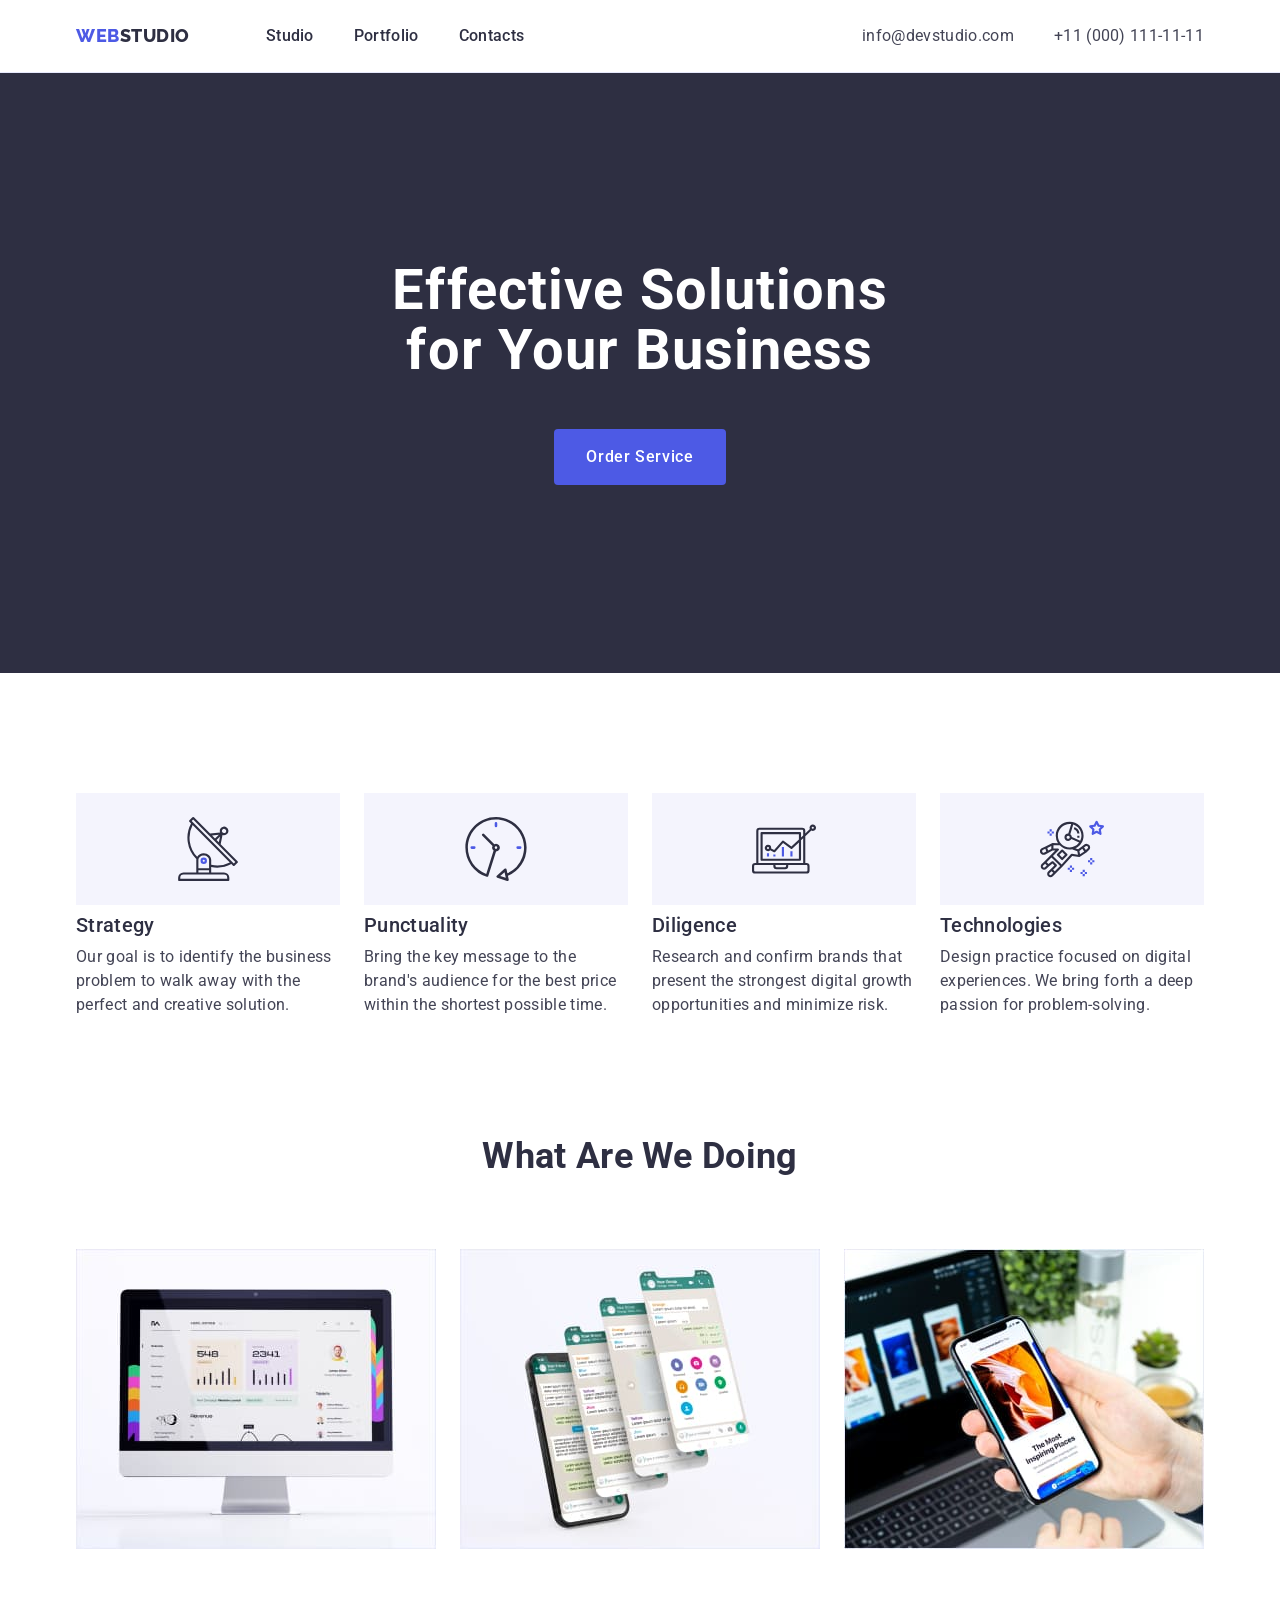
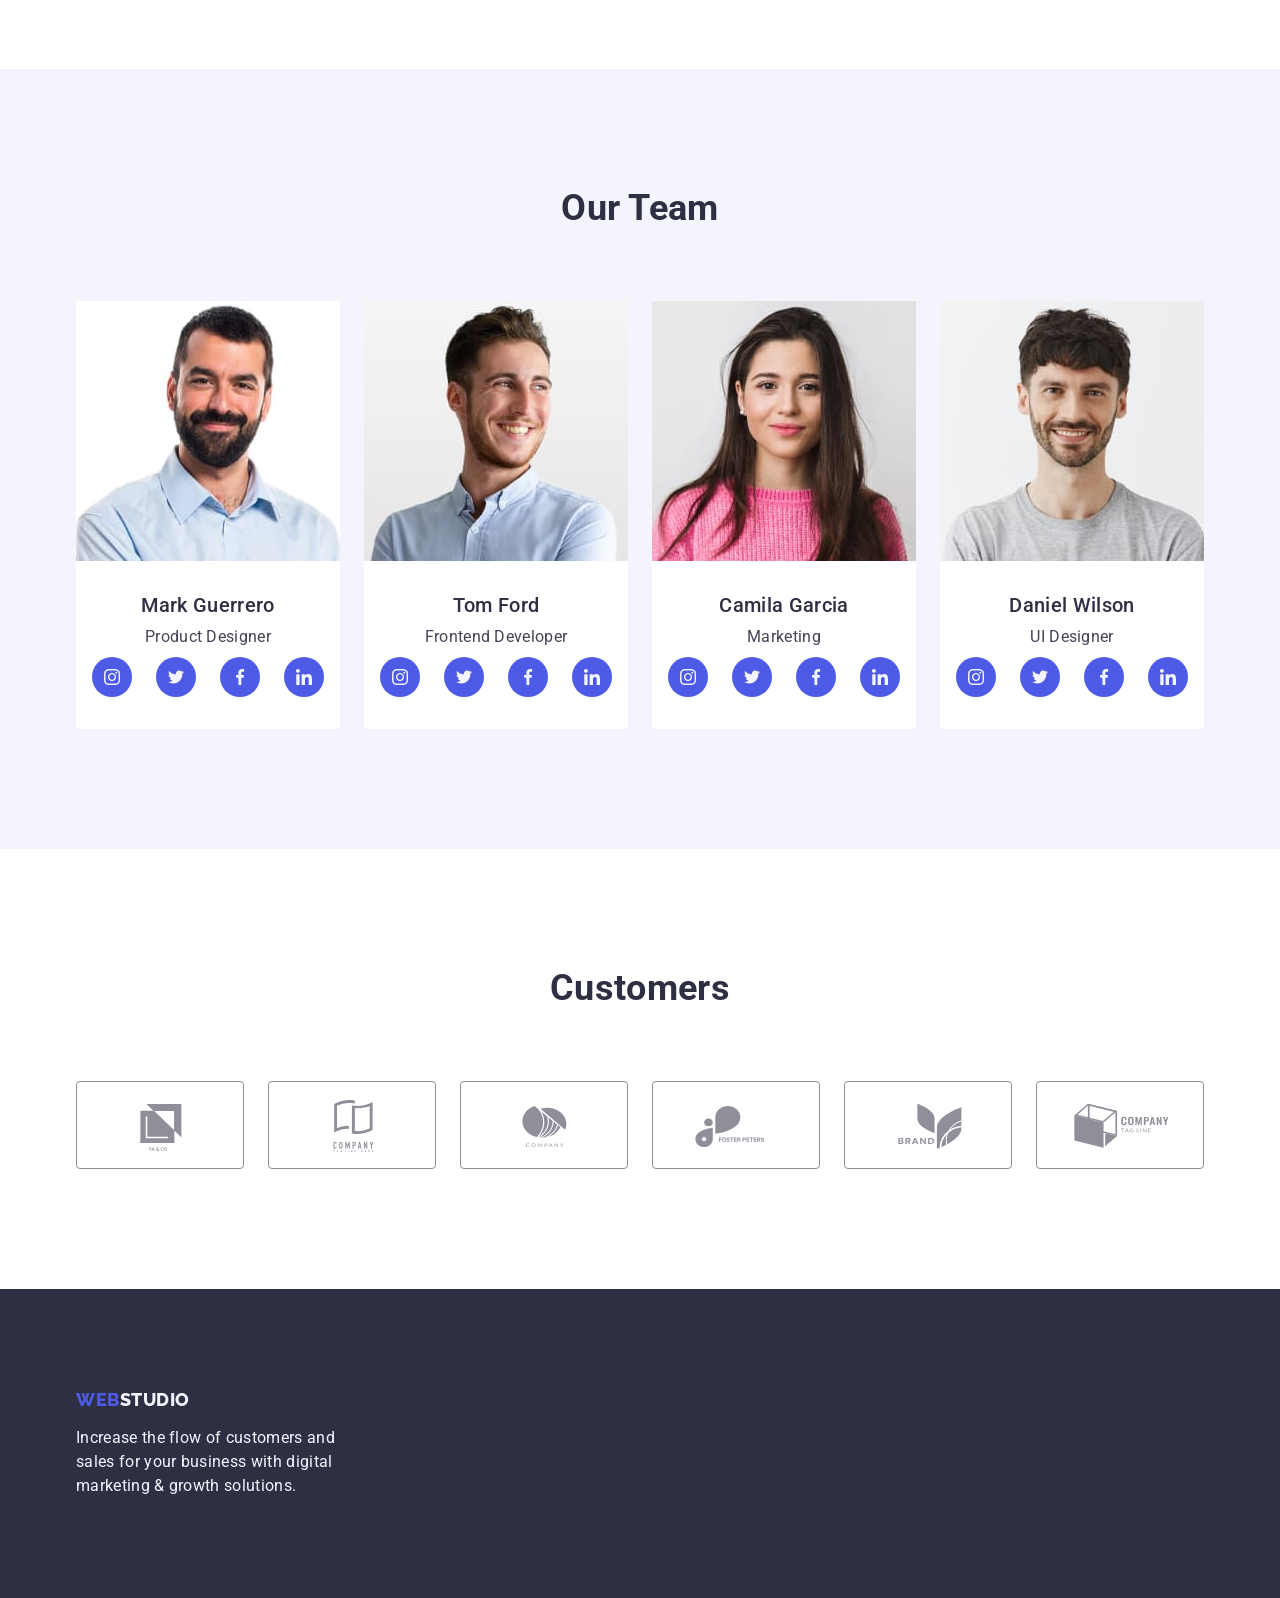
==== index.html @ 5fa0ffb5 "icons (not everything)" ====
<!DOCTYPE html>
<html lang="en">
  <head>
    <meta charset="UTF-8" />
    <meta http-equiv="X-UA-Compatible" content="IE=edge" />
    <meta name="viewport" content="width=device-width, initial-scale=1.0" />
    <meta name="description" content="Effective Solutions for Your Business" />

    <!-- User fonts -->
    <link rel="preconnect" href="https://fonts.googleapis.com" />
    <link rel="preconnect" href="https://fonts.gstatic.com" crossorigin />
    <link
      href="https://fonts.googleapis.com/css2?family=Raleway:wght@800&family=Roboto:wght@400;500;700;900&display=swap"
      rel="stylesheet"
    />

    <!-- Normailzer -->
    <link
      rel="stylesheet"
      href="https://cdn.jsdelivr.net/npm/modern-normalize@2.0.0/modern-normalize.min.css"
    />

    <!-- User styles -->
    <link rel="stylesheet" href="./css/styles.css" />
    <title>WebStudio</title>
  </head>

  <body>
    <!-- Header section-->
    <header class="header">
      <div class="header-container container">
        <nav class="header-nav">
          <!-- Logo -->
          <a class="header-logo link" href="./index.html"
            >Web<span class="header-logo-accent">Studio</span></a
          >
          <!-- Menu -->
          <ul class="header-nav-list list">
            <li class="header-nav-item">
              <a class="header-nav-link link" href="./index.html">Studio</a>
            </li>
            <li class="header-nav-item">
              <a class="header-nav-link link" href="./portfolio.html"
                >Portfolio</a
              >
            </li>
            <li class="header-nav-item">
              <a class="header-nav-link link" href="">Contacts</a>
            </li>
          </ul>
        </nav>
        <!-- Contacts -->
        <address class="header-adress">
          <ul class="header-adress-list list">
            <li class="header-adress-item">
              <a
                class="header-adress-link link"
                href="mailto:info@devstudio.com"
                >info@devstudio.com</a
              >
            </li>
            <li class="header-adress-item">
              <a class="header-adress-link link" href="tel:+110001111111"
                >+11 (000) 111-11-11</a
              >
            </li>
          </ul>
        </address>
      </div>
    </header>

    <main>
      <!-- Hero section -->
      <section class="hero">
        <div class="hero-container container">
          <h1 class="hero-title">Effective Solutions for Your Business</h1>
          <button class="hero-button button" type="button">
            Order Service
          </button>
        </div>
      </section>

      <!-- Advantages section -->
      <section class="advantages section">
        <div class="advantages-container container">
          <h2 class="advantages-title visually-hidden">
            Advantages of WebStudio
          </h2>
          <ul class="advantages-list list card-set">
            <li class="advantages-item card-set-item">
              <div class="advantages-logo-box">
                <svg class="advantages-logo" width="64" height="64">
                  <use href="./images/icons.svg#antenna"></use>
                </svg>
              </div>
              <h3 class="advantages-item-title">Strategy</h3>
              <p class="advantages-item-text">
                Our goal is to identify the business problem to walk away with
                the perfect and creative solution.
              </p>
            </li>
            <li class="advantages-item card-set-item">
              <div class="advantages-logo-box">
                <svg class="advantages-logo" width="64" height="64">
                  <use href="./images/icons.svg#clock"></use>
                </svg>
              </div>
              <h3 class="advantages-item-title">Punctuality</h3>
              <p class="advantages-item-text">
                Bring the key message to the brand's audience for the best price
                within the shortest possible time.
              </p>
            </li>
            <li class="advantages-item card-set-item">
              <div class="advantages-logo-box">
                <svg class="advantages-logo" width="64" height="64">
                  <use href="./images/icons.svg#diagram"></use>
                </svg>
              </div>
              <h3 class="advantages-item-title">Diligence</h3>
              <p class="advantages-item-text">
                Research and confirm brands that present the strongest digital
                growth opportunities and minimize risk.
              </p>
            </li>
            <li class="advantages-item card-set-item">
              <div class="advantages-logo-box">
                <svg class="advantages-logo" width="64" height="64">
                  <use href="./images/icons.svg#astronaut"></use>
                </svg>
              </div>
              <h3 class="advantages-item-title">Technologies</h3>
              <p class="advantages-item-text">
                Design practice focused on digital experiences. We bring forth a
                deep passion for problem-solving.
              </p>
            </li>
          </ul>
        </div>
      </section>

      <!-- What are we doing section -->
      <section class="selection section">
        <div class="selection-container container">
          <h2 class="selection-title title">What are we doing</h2>
          <ul class="selection-list list card-set">
            <li class="selection-item card-set-item">
              <img
                class="selection-img"
                src="./images/main/selection/img-1.jpg"
                alt="Computer with opened site"
                width="360"
                height="300"
              />
            </li>
            <li class="selection-item card-set-item">
              <img
                class="selection-img"
                src="./images/main/selection/img-2.jpg"
                alt="Mobile phone with opened app"
                width="360"
                height="300"
              />
            </li>
            <li class="selection-item card-set-item">
              <img
                class="selection-img"
                src="./images/main/selection/img-3.jpg"
                alt="Mobile phone with opened site"
                width="360"
                height="300"
              />
            </li>
          </ul>
        </div>
      </section>

      <!-- Team section -->
      <section class="team section section">
        <div class="team-container container">
          <h2 class="team-title title">Our Team</h2>
          <ul class="team-list list card-set">
            <li class="team-item card-set-item">
              <img
                class="team-img"
                src="./images/main/team/team-1.jpg"
                alt="Mark Guerrero Product Designer"
                width="264"
                height="260"
              />
              <div class="team-caption">
                <h3 class="team-name">Mark Guerrero</h3>
                <p class="team-position">Product Designer</p>
                <ul class="team-contacts-list list">
                  <li class="team-contacts-item">
                    <svg class="team-contacts-logo" width="16" height="16">
                      <use href="./images/icons.svg#instagram"></use>
                    </svg>
                  </li>
                  <li class="team-contacts-item">
                    <svg class="team-contacts-logo" width="16" height="16">
                      <use href="./images/icons.svg#twitter"></use>
                    </svg>
                  </li>
                  <li class="team-contacts-item">
                    <svg class="team-contacts-logo" width="16" height="16">
                      <use href="./images/icons.svg#facebook"></use>
                    </svg>
                  </li>
                  <li class="team-contacts-item">
                    <svg class="team-contacts-logo" width="16" height="16">
                      <use href="./images/icons.svg#linkedin"></use>
                    </svg>
                  </li>
                </ul>
              </div>
            </li>
            <li class="team-item card-set-item">
              <img
                class="team-img"
                src="./images/main/team/team-2.jpg"
                alt="Tom Ford Frontend Developer"
                width="264"
                height="260"
              />
              <div class="team-caption">
                <h3 class="team-name">Tom Ford</h3>
                <p class="team-position">Frontend Developer</p>
                <ul class="team-contacts-list list">
                  <li class="team-contacts-item">
                    <svg class="team-contacts-logo" width="16" height="16">
                      <use href="./images/icons.svg#instagram"></use>
                    </svg>
                  </li>
                  <li class="team-contacts-item">
                    <svg class="team-contacts-logo" width="16" height="16">
                      <use href="./images/icons.svg#twitter"></use>
                    </svg>
                  </li>
                  <li class="team-contacts-item">
                    <svg class="team-contacts-logo" width="16" height="16">
                      <use href="./images/icons.svg#facebook"></use>
                    </svg>
                  </li>
                  <li class="team-contacts-item">
                    <svg class="team-contacts-logo" width="16" height="16">
                      <use href="./images/icons.svg#linkedin"></use>
                    </svg>
                  </li>
                </ul>
              </div>
            </li>
            <li class="team-item card-set-item">
              <img
                class="team-img"
                src="./images/main/team/team-3.jpg"
                alt="Camila Garcia Marketing"
                width="264"
                height="260"
              />
              <div class="team-caption">
                <h3 class="team-name">Camila Garcia</h3>
                <p class="team-position">Marketing</p>
                <ul class="team-contacts-list list">
                  <li class="team-contacts-item">
                    <svg class="team-contacts-logo" width="16" height="16">
                      <use href="./images/icons.svg#instagram"></use>
                    </svg>
                  </li>
                  <li class="team-contacts-item">
                    <svg class="team-contacts-logo" width="16" height="16">
                      <use href="./images/icons.svg#twitter"></use>
                    </svg>
                  </li>
                  <li class="team-contacts-item">
                    <svg class="team-contacts-logo" width="16" height="16">
                      <use href="./images/icons.svg#facebook"></use>
                    </svg>
                  </li>
                  <li class="team-contacts-item">
                    <svg class="team-contacts-logo" width="16" height="16">
                      <use href="./images/icons.svg#linkedin"></use>
                    </svg>
                  </li>
                </ul>
              </div>
            </li>
            <li class="team-item card-set-item">
              <img
                class="team-img"
                src="./images/main/team/team-4.jpg"
                alt="Daniel Wilson UI Designer"
                width="264"
                height="260"
              />
              <div class="team-caption">
                <h3 class="team-name">Daniel Wilson</h3>
                <p class="team-position">UI Designer</p>
                <ul class="team-contacts-list list">
                  <li class="team-contacts-item">
                    <svg class="team-contacts-logo" width="16" height="16">
                      <use href="./images/icons.svg#instagram"></use>
                    </svg>
                  </li>
                  <li class="team-contacts-item">
                    <svg class="team-contacts-logo" width="16" height="16">
                      <use href="./images/icons.svg#twitter"></use>
                    </svg>
                  </li>
                  <li class="team-contacts-item">
                    <svg class="team-contacts-logo" width="16" height="16">
                      <use href="./images/icons.svg#facebook"></use>
                    </svg>
                  </li>
                  <li class="team-contacts-item">
                    <svg class="team-contacts-logo" width="16" height="16">
                      <use href="./images/icons.svg#linkedin"></use>
                    </svg>
                  </li>
                </ul>
              </div>
            </li>
          </ul>
        </div>
      </section>
    </main>

    <!-- Customers -->
    <section class="customers section">
      <div class="customers-container container">
        <h2 class="customers-title title">Customers</h2>
        <ul class="customers-list list card-set">
          <li class="customers-item card-set-item">
            <svg class="customers-logo" width="104" height="56">
              <use href="./images/icons.svg#logo-1"></use>
            </svg>
          </li>
          <li class="customers-item card-set-item">
            <svg class="customers-logo" width="104" height="56">
              <use href="./images/icons.svg#logo-2"></use>
            </svg>
          </li>
          <li class="customers-item card-set-item">
            <svg class="customers-logo" width="104" height="56">
              <use href="./images/icons.svg#logo-3"></use>
            </svg>
          </li>
          <li class="customers-item card-set-item">
            <svg class="customers-logo" width="104" height="56">
              <use href="./images/icons.svg#logo-4"></use>
            </svg>
          </li>
          <li class="customers-item card-set-item">
            <svg class="customers-logo" width="104" height="56">
              <use href="./images/icons.svg#logo-5"></use>
            </svg>
          </li>
          <li class="customers-item card-set-item">
            <svg class="customers-logo" width="104" height="56">
              <use href="./images/icons.svg#logo-6"></use>
            </svg>
          </li>
        </ul>
      </div>
    </section>

    <!-- Footer section -->
    <footer class="footer">
      <div class="footer-container container">
        <a class="footer-logo link" href="./index.html"
          >Web<span class="footer-logo-accent">Studio</span></a
        >
        <p class="footer-text">
          Increase the flow of customers and sales for your business with
          digital marketing & growth solutions.
        </p>
      </div>
    </footer>
  </body>
</html>
---- css/styles.css ----
:root {
  /* Font */
  --primary-font: 'Roboto', sans-serif;

  /* Colors */
  --iris-color: #4d5ae5;
  --ocean-color: #404bbf;
  --navy-blue-color: #2e2f42;
  --green-color: #31d0aa;
  --slate-color: #434455;
  --light-slate-color: #8e8f99;
  --cornflower-color: #e7e9fc;
  --cloud-color: #f4f4fd;
  --navy-blue-modal-color: #2e2f4266;
  --gray-color: #2e2f42b2;
  --white-color: #ffffff;
  --dairy-color: #fcfcfc;

  /* Card set parameters */
  --items: 1;
  --indent: 0;

  /* Others */
  --anim-prop: 250ms cubic-bezier(0.4, 0, 0.2, 1);
}

/**
  |============================
  | Common styles
  |============================
*/

body {
  font-family: var(--primary-font);
  background-color: var(--white-color);
  color: var(--slate-color);
  line-height: 1.5;
  letter-spacing: 0.02em;
}

/* Reset */
h1,
h2,
h3,
h4,
h5,
h6,
p {
  margin: 0;
}

address {
  font-style: normal;
}

img {
  display: block;
  width: 100%;
  height: auto;
}

.list {
  list-style: none;
  margin: 0;
  padding: 0;
}

.link {
  text-decoration: none;
  color: currentColor;
}

.button {
  font-family: inherit;
  line-height: inherit;
  cursor: pointer;
}

/* Base styles */
.section {
  padding-top: 120px;
  padding-bottom: 120px;
}

.container {
  width: 1158px;
  padding: 0 15px;
  margin: 0 auto;
}

.visually-hidden {
  position: absolute;
  width: 1px;
  height: 1px;
  margin: -1px;
  border: 0;
  padding: 0;
  white-space: nowrap;
  clip-path: inset(100%);
  clip: rect(0 0 0 0);
  overflow: hidden;
}

.title {
  font-size: 36px;
  line-height: 1.11;
  text-align: center;
  text-transform: capitalize;
  color: var(--navy-blue-color);
  margin-bottom: 72px;
}

/**
  |============================
  | Card set
  |============================
*/

.card-set {
  display: flex;
  flex-wrap: wrap;
  gap: var(--indent);
}
.card-set-item {
  width: calc((100% - var(--indent) * (var(--items) - 1)) / var(--items));
}

/**
  |============================
  | Header
  |============================
*/

.header {
  border-bottom: 1px solid var(--cornflower-color);
  padding: 24px 0;
}

.header-container {
  display: flex;
  align-items: center;
}

.header-logo {
  font-family: 'Raleway', sans-serif;
  font-weight: 800;
  font-size: 18px;
  line-height: 1.17;
  letter-spacing: 0.03em;
  text-transform: uppercase;
  color: var(--iris-color);
  margin-right: 76px;
}

.header-logo-accent {
  color: var(--navy-blue-color);
}

.header-nav {
  display: flex;
  align-items: center;
}

.header-nav-list {
  display: flex;
  align-items: center;
  gap: 40px;
}

.header-nav-item {
}

.header-nav-link {
  padding: 24px 0;
  font-weight: 500;
  color: var(--navy-blue-color);
}

.header-nav-link:hover,
.header-nav-link:focus {
  color: var(--ocean-color);
}

.header-adress {
  margin-left: auto;
}

.header-adress-list {
  display: flex;
  gap: 40px;
  align-items: center;
}

/* .header-adress-item {
} */

.header-adress-link {
}

.header-adress-link:hover,
.header-adress-link:focus {
  color: var(--ocean-color);
}

/**
  |============================
  | Hero section
  |============================
*/

.hero {
  background-color: var(--navy-blue-color);
  color: var(--white-color);
  padding: 188px 0;
}

.hero-title {
  font-size: 56px;
  line-height: 1.07;
  text-align: center;
  letter-spacing: 0.02em;
  max-width: 496px;
  margin-left: auto;
  margin-right: auto;
  margin-bottom: 48px;
}

.hero-button {
  background-color: var(--iris-color);
  font-weight: 500;
  letter-spacing: 0.04em;
  min-width: 169px;
  height: 56px;
  color: inherit;
  display: block;
  margin-left: auto;
  margin-right: auto;
  padding: 16px 32px;
  border: 0;
  border-radius: 4px;
}

.hero-button:hover,
.hero-button:focus {
  background-color: var(--ocean-color);
}

/**
  |============================
  | Advantages section
  |============================
*/

.advantages {
}

/* .advantages-container {
  } */

/* .advantages-title {
} */

.advantages-list {
  --indent: 24px;
}

.advantages-item {
  --items: 4;
}

.advantages-logo-box {
  display: flex;
  justify-content: center;
  align-items: center;
  width: 100%;
  height: 112px;
  background-color: var(--cloud-color);
  margin-bottom: 8px;
}

.advantages-logo {
}

.advantages-item-title {
  font-weight: 500;
  font-size: 20px;
  line-height: 1.2;
  color: var(--navy-blue-color);
  margin-bottom: 8px;
}

.advantages-item-text {
}

/**
  |============================
  | What are we doing section
  |============================
*/

.selection {
  padding-top: 0;
}

.selection-title {
}

.selection-list {
  --indent: 24px;
}

.selection-item {
  --items: 3;
}

/* .selection-img {
} */

/* .portfilio-item {
} */

/**
  |============================
  | Team section
  |============================
*/

.team {
  background-color: var(--cloud-color);
}

.team-title {
}

.team-list {
  --indent: 24px;
}

.team-item {
  --items: 4;
  background-color: var(--white-color);
  border-radius: 0 0 4px 4px;
}

.team-img {
}

.team-caption {
  padding: 32px 16px;
}

.team-name {
  font-weight: 500;
  font-size: 20px;
  line-height: 1.2;
  text-align: center;

  color: var(--navy-blue-color);
  margin-bottom: 8px;
}

.team-position {
  text-align: center;
  margin-bottom: 8px;
}

.team-contacts-list {
  display: flex;
  justify-content: space-between;
}

.team-contacts-item {
  width: 40px;
  height: 40px;
  border-radius: 50%;
  background-color: var(--iris-color);
  display: flex;
  justify-content: center;
  align-items: center;
}

.team-contacts-logo {
}

/**
  |============================
  | Customers
  |============================
*/

.customers {
}

.customers-container {
}

.customers-title {
}

.customers-list {
  --indent: 24px;
}

.customers-item {
  display: flex;
  justify-content: center;
  align-items: center;
  --items: 6;
  height: 88px;
  border-radius: 4px;
  border: 1px solid var(--light-slate-color);
}

.customers-logo {
  fill: var(--light-slate-color);
}

/**
  |============================
  | Footer section
  |============================
*/

.footer {
  background-color: var(--navy-blue-color);
  padding-top: 100px;
  padding-bottom: 100px;
}

.footer-logo {
  display: inline-block;
  font-family: 'Raleway', sans-serif;
  font-weight: 800;
  font-size: 18px;
  line-height: 1.17;
  letter-spacing: 0.03em;
  text-transform: uppercase;
  color: var(--iris-color);
  margin-bottom: 16px;
}

.footer-logo-accent {
  color: var(--cloud-color);
}

.footer-text {
  color: var(--cloud-color);
  width: 264px;
}

/**
  |============================
  | Portfolio section
  |============================
*/

.portfolio {
  padding-top: 96px;
  padding-bottom: 120px;
}

/**
  |============================
  | Filter
  |============================
*/

.filter-list {
  display: flex;
  justify-content: center;
  gap: 24px;
  margin: 0 auto 72px auto;
}

/* .filter-item {
} */

.filter-button {
  background-color: var(--cloud-color);
  font-weight: 500;
  letter-spacing: 0.04em;
  color: var(--iris-color);
  border: 1px solid var(--cornflower-color);
  border-radius: 4px;
  display: block;
  padding: 11px 24px;
}

.filter-button:hover,
.filter-button:focus {
  background-color: var(--ocean-color);
  color: var(--white-color);
  border-color: transparent;
}

/**
  |============================
  | Cases
  |============================
*/

.portfolio-list {
  row-gap: 48px;
  --indent: 24px;
  /* justify-content: space-between; */
}

.portfolio-item {
  --items: 3;
}

.portfolio-img {
}

.portfolio-caption {
  padding: 32px 16px;
  border: 1px solid var(--cornflower-color);
  border-top: none;
}

.portfolio-item-title {
  font-weight: 500;
  font-size: 20px;
  line-height: 1.2;

  color: var(--navy-blue-color);
  margin-bottom: 8px;
}

.portfolio-item-text {
}
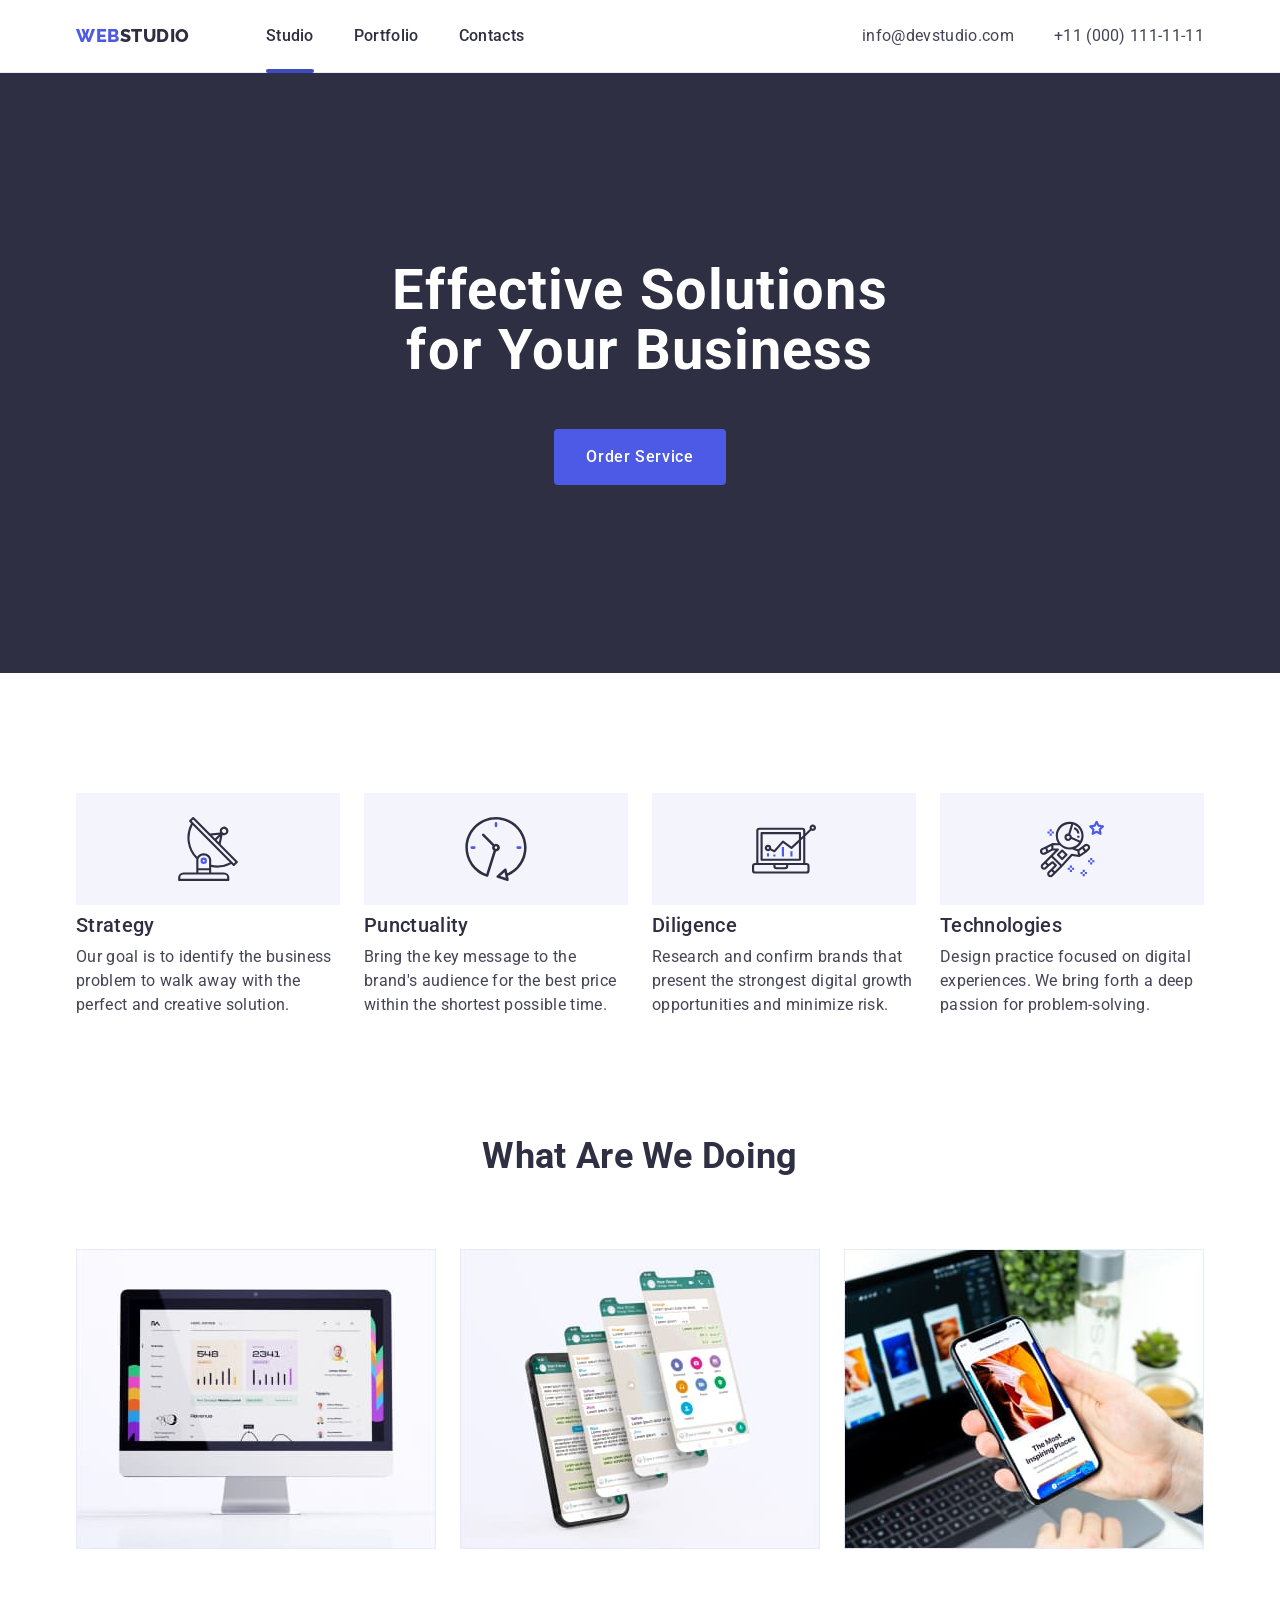
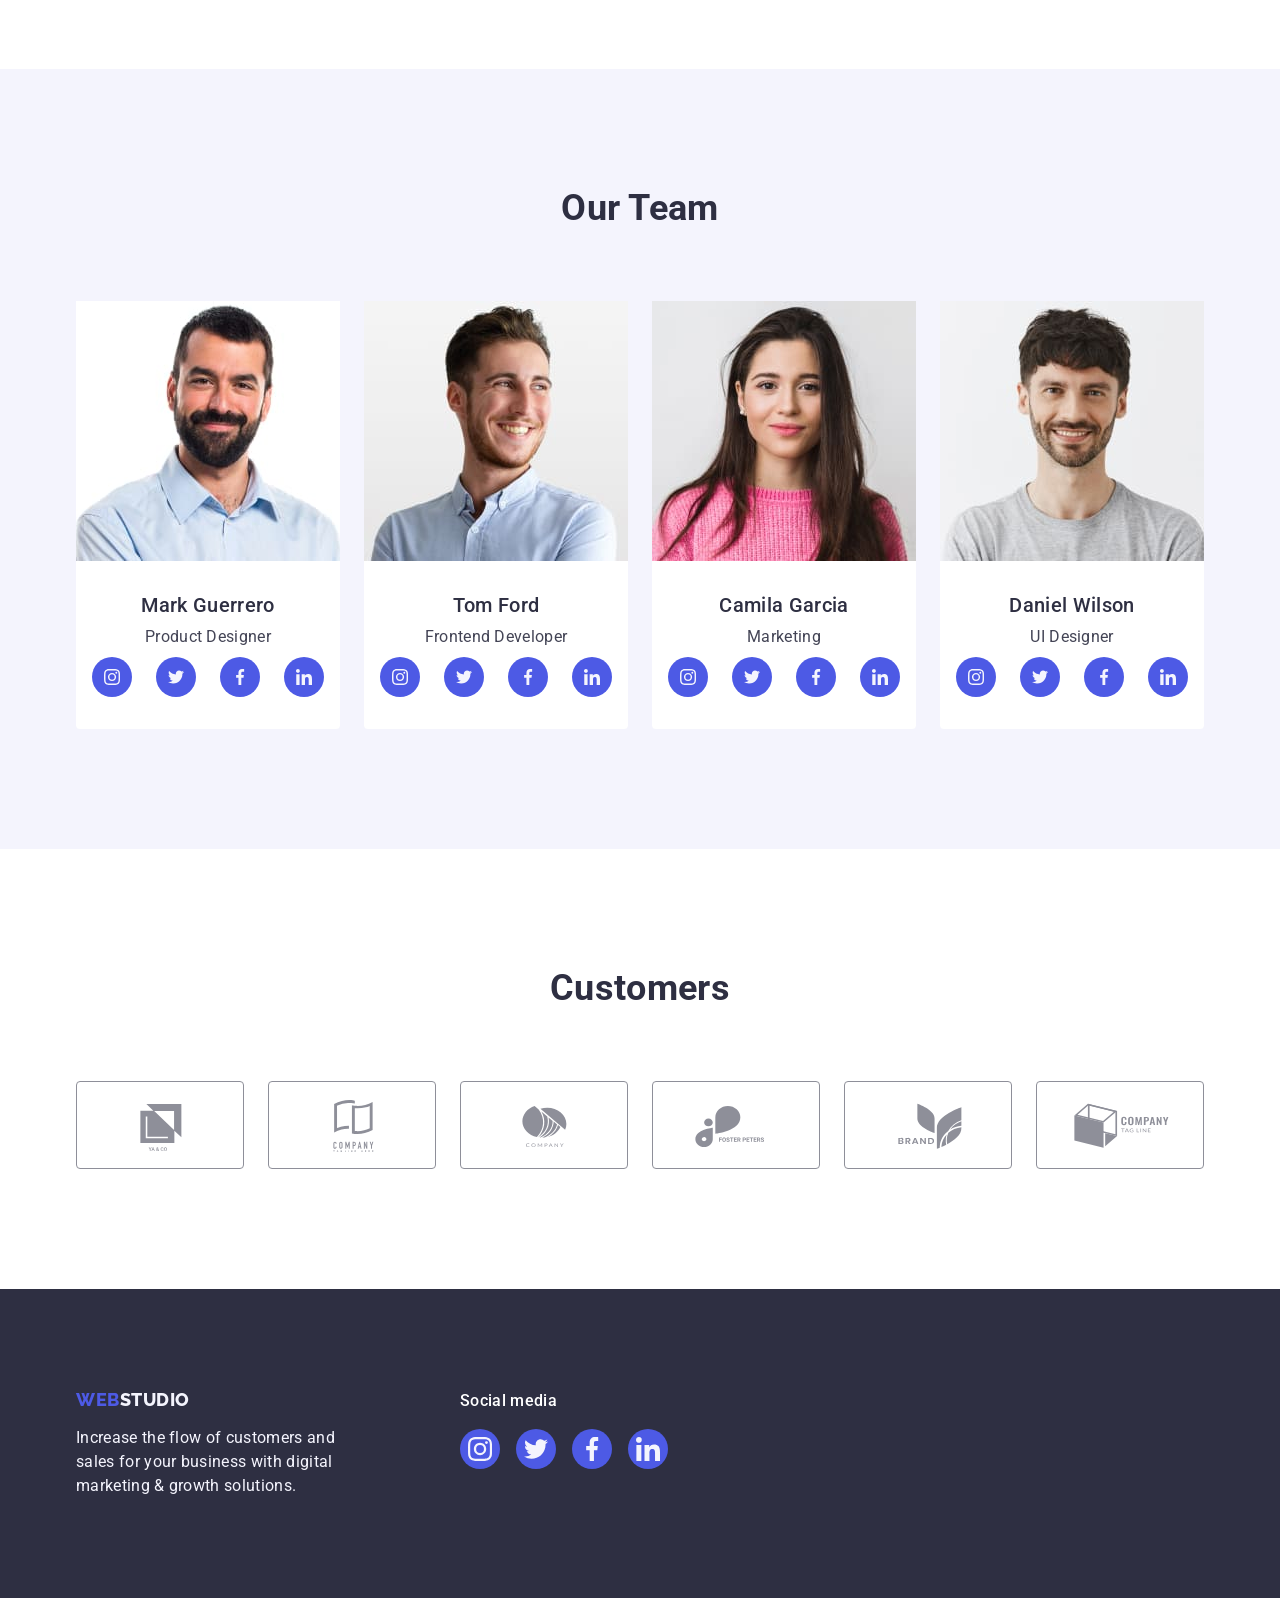
==== commit 501daa41: "icons (without transition)" ====
--- a/index.html
+++ b/index.html
@@ -37,7 +37,9 @@
           <!-- Menu -->
           <ul class="header-nav-list list">
             <li class="header-nav-item">
-              <a class="header-nav-link link" href="./index.html">Studio</a>
+              <a class="header-nav-link active link" href="./index.html"
+                >Studio</a
+              >
             </li>
             <li class="header-nav-item">
               <a class="header-nav-link link" href="./portfolio.html"
@@ -193,24 +195,32 @@
                 <p class="team-position">Product Designer</p>
                 <ul class="team-contacts-list list">
                   <li class="team-contacts-item">
-                    <svg class="team-contacts-logo" width="16" height="16">
-                      <use href="./images/icons.svg#instagram"></use>
-                    </svg>
-                  </li>
-                  <li class="team-contacts-item">
-                    <svg class="team-contacts-logo" width="16" height="16">
-                      <use href="./images/icons.svg#twitter"></use>
-                    </svg>
-                  </li>
-                  <li class="team-contacts-item">
-                    <svg class="team-contacts-logo" width="16" height="16">
-                      <use href="./images/icons.svg#facebook"></use>
-                    </svg>
-                  </li>
-                  <li class="team-contacts-item">
-                    <svg class="team-contacts-logo" width="16" height="16">
-                      <use href="./images/icons.svg#linkedin"></use>
-                    </svg>
+                    <a href="" class="team-contacts-link link">
+                      <svg class="team-contacts-logo" width="16" height="16">
+                        <use href="./images/icons.svg#instagram"></use>
+                      </svg>
+                    </a>
+                  </li>
+                  <li class="team-contacts-item">
+                    <a href="" class="team-contacts-link link">
+                      <svg class="team-contacts-logo" width="16" height="16">
+                        <use href="./images/icons.svg#twitter"></use>
+                      </svg>
+                    </a>
+                  </li>
+                  <li class="team-contacts-item">
+                    <a href="" class="team-contacts-link link">
+                      <svg class="team-contacts-logo" width="16" height="16">
+                        <use href="./images/icons.svg#facebook"></use>
+                      </svg>
+                    </a>
+                  </li>
+                  <li class="team-contacts-item">
+                    <a href="" class="team-contacts-link link">
+                      <svg class="team-contacts-logo" width="16" height="16">
+                        <use href="./images/icons.svg#linkedin"></use>
+                      </svg>
+                    </a>
                   </li>
                 </ul>
               </div>
@@ -228,24 +238,32 @@
                 <p class="team-position">Frontend Developer</p>
                 <ul class="team-contacts-list list">
                   <li class="team-contacts-item">
-                    <svg class="team-contacts-logo" width="16" height="16">
-                      <use href="./images/icons.svg#instagram"></use>
-                    </svg>
-                  </li>
-                  <li class="team-contacts-item">
-                    <svg class="team-contacts-logo" width="16" height="16">
-                      <use href="./images/icons.svg#twitter"></use>
-                    </svg>
-                  </li>
-                  <li class="team-contacts-item">
-                    <svg class="team-contacts-logo" width="16" height="16">
-                      <use href="./images/icons.svg#facebook"></use>
-                    </svg>
-                  </li>
-                  <li class="team-contacts-item">
-                    <svg class="team-contacts-logo" width="16" height="16">
-                      <use href="./images/icons.svg#linkedin"></use>
-                    </svg>
+                    <a href="" class="team-contacts-link link">
+                      <svg class="team-contacts-logo" width="16" height="16">
+                        <use href="./images/icons.svg#instagram"></use>
+                      </svg>
+                    </a>
+                  </li>
+                  <li class="team-contacts-item">
+                    <a href="" class="team-contacts-link link">
+                      <svg class="team-contacts-logo" width="16" height="16">
+                        <use href="./images/icons.svg#twitter"></use>
+                      </svg>
+                    </a>
+                  </li>
+                  <li class="team-contacts-item">
+                    <a href="" class="team-contacts-link link">
+                      <svg class="team-contacts-logo" width="16" height="16">
+                        <use href="./images/icons.svg#facebook"></use>
+                      </svg>
+                    </a>
+                  </li>
+                  <li class="team-contacts-item">
+                    <a href="" class="team-contacts-link link">
+                      <svg class="team-contacts-logo" width="16" height="16">
+                        <use href="./images/icons.svg#linkedin"></use>
+                      </svg>
+                    </a>
                   </li>
                 </ul>
               </div>
@@ -263,24 +281,32 @@
                 <p class="team-position">Marketing</p>
                 <ul class="team-contacts-list list">
                   <li class="team-contacts-item">
-                    <svg class="team-contacts-logo" width="16" height="16">
-                      <use href="./images/icons.svg#instagram"></use>
-                    </svg>
-                  </li>
-                  <li class="team-contacts-item">
-                    <svg class="team-contacts-logo" width="16" height="16">
-                      <use href="./images/icons.svg#twitter"></use>
-                    </svg>
-                  </li>
-                  <li class="team-contacts-item">
-                    <svg class="team-contacts-logo" width="16" height="16">
-                      <use href="./images/icons.svg#facebook"></use>
-                    </svg>
-                  </li>
-                  <li class="team-contacts-item">
-                    <svg class="team-contacts-logo" width="16" height="16">
-                      <use href="./images/icons.svg#linkedin"></use>
-                    </svg>
+                    <a href="" class="team-contacts-link link">
+                      <svg class="team-contacts-logo" width="16" height="16">
+                        <use href="./images/icons.svg#instagram"></use>
+                      </svg>
+                    </a>
+                  </li>
+                  <li class="team-contacts-item">
+                    <a href="" class="team-contacts-link link">
+                      <svg class="team-contacts-logo" width="16" height="16">
+                        <use href="./images/icons.svg#twitter"></use>
+                      </svg>
+                    </a>
+                  </li>
+                  <li class="team-contacts-item">
+                    <a href="" class="team-contacts-link link">
+                      <svg class="team-contacts-logo" width="16" height="16">
+                        <use href="./images/icons.svg#facebook"></use>
+                      </svg>
+                    </a>
+                  </li>
+                  <li class="team-contacts-item">
+                    <a href="" class="team-contacts-link link">
+                      <svg class="team-contacts-logo" width="16" height="16">
+                        <use href="./images/icons.svg#linkedin"></use>
+                      </svg>
+                    </a>
                   </li>
                 </ul>
               </div>
@@ -298,24 +324,32 @@
                 <p class="team-position">UI Designer</p>
                 <ul class="team-contacts-list list">
                   <li class="team-contacts-item">
-                    <svg class="team-contacts-logo" width="16" height="16">
-                      <use href="./images/icons.svg#instagram"></use>
-                    </svg>
-                  </li>
-                  <li class="team-contacts-item">
-                    <svg class="team-contacts-logo" width="16" height="16">
-                      <use href="./images/icons.svg#twitter"></use>
-                    </svg>
-                  </li>
-                  <li class="team-contacts-item">
-                    <svg class="team-contacts-logo" width="16" height="16">
-                      <use href="./images/icons.svg#facebook"></use>
-                    </svg>
-                  </li>
-                  <li class="team-contacts-item">
-                    <svg class="team-contacts-logo" width="16" height="16">
-                      <use href="./images/icons.svg#linkedin"></use>
-                    </svg>
+                    <a href="" class="team-contacts-link link">
+                      <svg class="team-contacts-logo" width="16" height="16">
+                        <use href="./images/icons.svg#instagram"></use>
+                      </svg>
+                    </a>
+                  </li>
+                  <li class="team-contacts-item">
+                    <a href="" class="team-contacts-link link">
+                      <svg class="team-contacts-logo" width="16" height="16">
+                        <use href="./images/icons.svg#twitter"></use>
+                      </svg>
+                    </a>
+                  </li>
+                  <li class="team-contacts-item">
+                    <a href="" class="team-contacts-link link">
+                      <svg class="team-contacts-logo" width="16" height="16">
+                        <use href="./images/icons.svg#facebook"></use>
+                      </svg>
+                    </a>
+                  </li>
+                  <li class="team-contacts-item">
+                    <a href="" class="team-contacts-link link">
+                      <svg class="team-contacts-logo" width="16" height="16">
+                        <use href="./images/icons.svg#linkedin"></use>
+                      </svg>
+                    </a>
                   </li>
                 </ul>
               </div>
@@ -331,34 +365,46 @@
         <h2 class="customers-title title">Customers</h2>
         <ul class="customers-list list card-set">
           <li class="customers-item card-set-item">
-            <svg class="customers-logo" width="104" height="56">
-              <use href="./images/icons.svg#logo-1"></use>
-            </svg>
-          </li>
-          <li class="customers-item card-set-item">
-            <svg class="customers-logo" width="104" height="56">
-              <use href="./images/icons.svg#logo-2"></use>
-            </svg>
-          </li>
-          <li class="customers-item card-set-item">
-            <svg class="customers-logo" width="104" height="56">
-              <use href="./images/icons.svg#logo-3"></use>
-            </svg>
-          </li>
-          <li class="customers-item card-set-item">
-            <svg class="customers-logo" width="104" height="56">
-              <use href="./images/icons.svg#logo-4"></use>
-            </svg>
-          </li>
-          <li class="customers-item card-set-item">
-            <svg class="customers-logo" width="104" height="56">
-              <use href="./images/icons.svg#logo-5"></use>
-            </svg>
-          </li>
-          <li class="customers-item card-set-item">
-            <svg class="customers-logo" width="104" height="56">
-              <use href="./images/icons.svg#logo-6"></use>
-            </svg>
+            <a href="" class="customers-item-link link">
+              <svg class="customers-logo" width="104" height="56">
+                <use href="./images/icons.svg#logo-1"></use>
+              </svg>
+            </a>
+          </li>
+          <li class="customers-item card-set-item">
+            <a href="" class="customers-item-link link">
+              <svg class="customers-logo" width="104" height="56">
+                <use href="./images/icons.svg#logo-2"></use>
+              </svg>
+            </a>
+          </li>
+          <li class="customers-item card-set-item">
+            <a href="" class="customers-item-link link">
+              <svg class="customers-logo" width="104" height="56">
+                <use href="./images/icons.svg#logo-3"></use>
+              </svg>
+            </a>
+          </li>
+          <li class="customers-item card-set-item">
+            <a href="" class="customers-item-link link">
+              <svg class="customers-logo" width="104" height="56">
+                <use href="./images/icons.svg#logo-4"></use>
+              </svg>
+            </a>
+          </li>
+          <li class="customers-item card-set-item">
+            <a href="" class="customers-item-link link">
+              <svg class="customers-logo" width="104" height="56">
+                <use href="./images/icons.svg#logo-5"></use>
+              </svg>
+            </a>
+          </li>
+          <li class="customers-item card-set-item">
+            <a href="" class="customers-item-link link">
+              <svg class="customers-logo" width="104" height="56">
+                <use href="./images/icons.svg#logo-6"></use>
+              </svg>
+            </a>
           </li>
         </ul>
       </div>
@@ -367,14 +413,52 @@
     <!-- Footer section -->
     <footer class="footer">
       <div class="footer-container container">
-        <a class="footer-logo link" href="./index.html"
-          >Web<span class="footer-logo-accent">Studio</span></a
-        >
-        <p class="footer-text">
-          Increase the flow of customers and sales for your business with
-          digital marketing & growth solutions.
-        </p>
+        <div class="footer-info">
+          <a class="footer-logo link" href="./index.html"
+            >Web<span class="footer-logo-accent">Studio</span></a
+          >
+          <p class="footer-text">
+            Increase the flow of customers and sales for your business with
+            digital marketing & growth solutions.
+          </p>
+        </div>
+        <div class="footer-contacts">
+          <h2 class="footer-contacts-title">Social media</h2>
+          <ul class="footer-contacts-list list card-set">
+            <li class="footer-contacts-items card-set-item">
+              <a href="" class="footer-contacts-link link">
+                <svg class="footer-contacts-logo" width="24" height="24">
+                  <use href="./images/icons.svg#instagram"></use>
+                </svg>
+              </a>
+            </li>
+            <li class="footer-contacts-items card-set-item">
+              <a href="" class="footer-contacts-link link">
+                <svg class="footer-contacts-logo" width="24" height="24">
+                  <use href="./images/icons.svg#twitter"></use>
+                </svg>
+              </a>
+            </li>
+            <li class="footer-contacts-items card-set-item">
+              <a href="" class="footer-contacts-link link">
+                <svg class="footer-contacts-logo" width="24" height="24">
+                  <use href="./images/icons.svg#facebook"></use>
+                </svg>
+              </a>
+            </li>
+            <li class="footer-contacts-items card-set-item">
+              <a href="" class="footer-contacts-link link">
+                <svg class="footer-contacts-logo" width="24" height="24">
+                  <use href="./images/icons.svg#linkedin"></use>
+                </svg>
+              </a>
+            </li>
+          </ul>
+        </div>
       </div>
     </footer>
+    <div class="backdrop">
+      <div class="modal"></div>
+    </div>
   </body>
 </html>
--- a/css/styles.css
+++ b/css/styles.css
@@ -21,7 +21,8 @@
   --indent: 0;
 
   /* Others */
-  --anim-prop: 250ms cubic-bezier(0.4, 0, 0.2, 1);
+  /* --anim-prop: 250ms cubic-bezier(0.4, 0, 0.2, 1); */
+  --anim-prop: 5s cubic-bezier(0.4, 0, 0.2, 1);
 }
 
 /**
@@ -133,7 +134,6 @@
 
 .header {
   border-bottom: 1px solid var(--cornflower-color);
-  padding: 24px 0;
 }
 
 .header-container {
@@ -171,6 +171,8 @@
 }
 
 .header-nav-link {
+  display: block;
+  position: relative;
   padding: 24px 0;
   font-weight: 500;
   color: var(--navy-blue-color);
@@ -179,6 +181,19 @@
 .header-nav-link:hover,
 .header-nav-link:focus {
   color: var(--ocean-color);
+}
+
+.header-nav-link.active::after {
+  content: '';
+  display: block;
+  width: 100%;
+  height: 4px;
+  border-radius: 2px;
+  background-color: var(--ocean-color);
+
+  position: absolute;
+  bottom: -1px;
+  left: 0;
 }
 
 .header-adress {
@@ -373,10 +388,23 @@
   width: 40px;
   height: 40px;
   border-radius: 50%;
+  overflow: hidden;
+}
+
+.team-contacts-link {
+  display: flex;
   background-color: var(--iris-color);
-  display: flex;
   justify-content: center;
   align-items: center;
+  width: 100%;
+  height: 100%;
+
+  /* transition: background-color --anim-prop; */
+}
+
+.team-contacts-link:hover,
+.team-contacts-link:focus {
+  background-color: var(--ocean-color);
 }
 
 .team-contacts-logo {
@@ -402,17 +430,31 @@
 }
 
 .customers-item {
-  display: flex;
-  justify-content: center;
-  align-items: center;
   --items: 6;
   height: 88px;
+}
+
+.customers-item-link {
+  display: flex;
+  justify-content: center;
+  align-items: center;
+  width: 100%;
+  height: 100%;
+  color: var(--light-slate-color);
+  border: 1px solid var(--light-slate-color);
   border-radius: 4px;
-  border: 1px solid var(--light-slate-color);
+
+  /* transition: background-color --anim-prop; */
+}
+
+.customers-item-link:hover,
+.customers-item-link:focus {
+  color: var(--ocean-color);
+  border-color: var(--ocean-color);
 }
 
 .customers-logo {
-  fill: var(--light-slate-color);
+  fill: currentColor;
 }
 
 /**
@@ -425,6 +467,15 @@
   background-color: var(--navy-blue-color);
   padding-top: 100px;
   padding-bottom: 100px;
+}
+
+.footer-container {
+  display: flex;
+  align-items: flex-start;
+}
+
+.footer-info {
+  margin-right: 120px;
 }
 
 .footer-logo {
@@ -448,6 +499,47 @@
   width: 264px;
 }
 
+.footer-contacts {
+}
+
+.footer-contacts-title {
+  font-weight: 500;
+  font-size: 16px;
+  color: var(--white-color);
+  margin-bottom: 16px;
+}
+
+.footer-contacts-list {
+  --indent: 16px;
+}
+
+.footer-contacts-items {
+  --items: 4;
+  width: 40px;
+  height: 40px;
+  border-radius: 50%;
+  overflow: hidden;
+}
+
+.footer-contacts-link {
+  display: flex;
+  justify-content: center;
+  align-items: center;
+  width: 100%;
+  height: 100%;
+  background-color: var(--iris-color);
+
+  /* transition: background-color --anim-prop; */
+}
+
+.footer-contacts-link:hover,
+.footer-contacts-link:focus {
+  background-color: var(--green-color);
+}
+
+.footer-contacts-logo {
+}
+
 /**
   |============================
   | Portfolio section
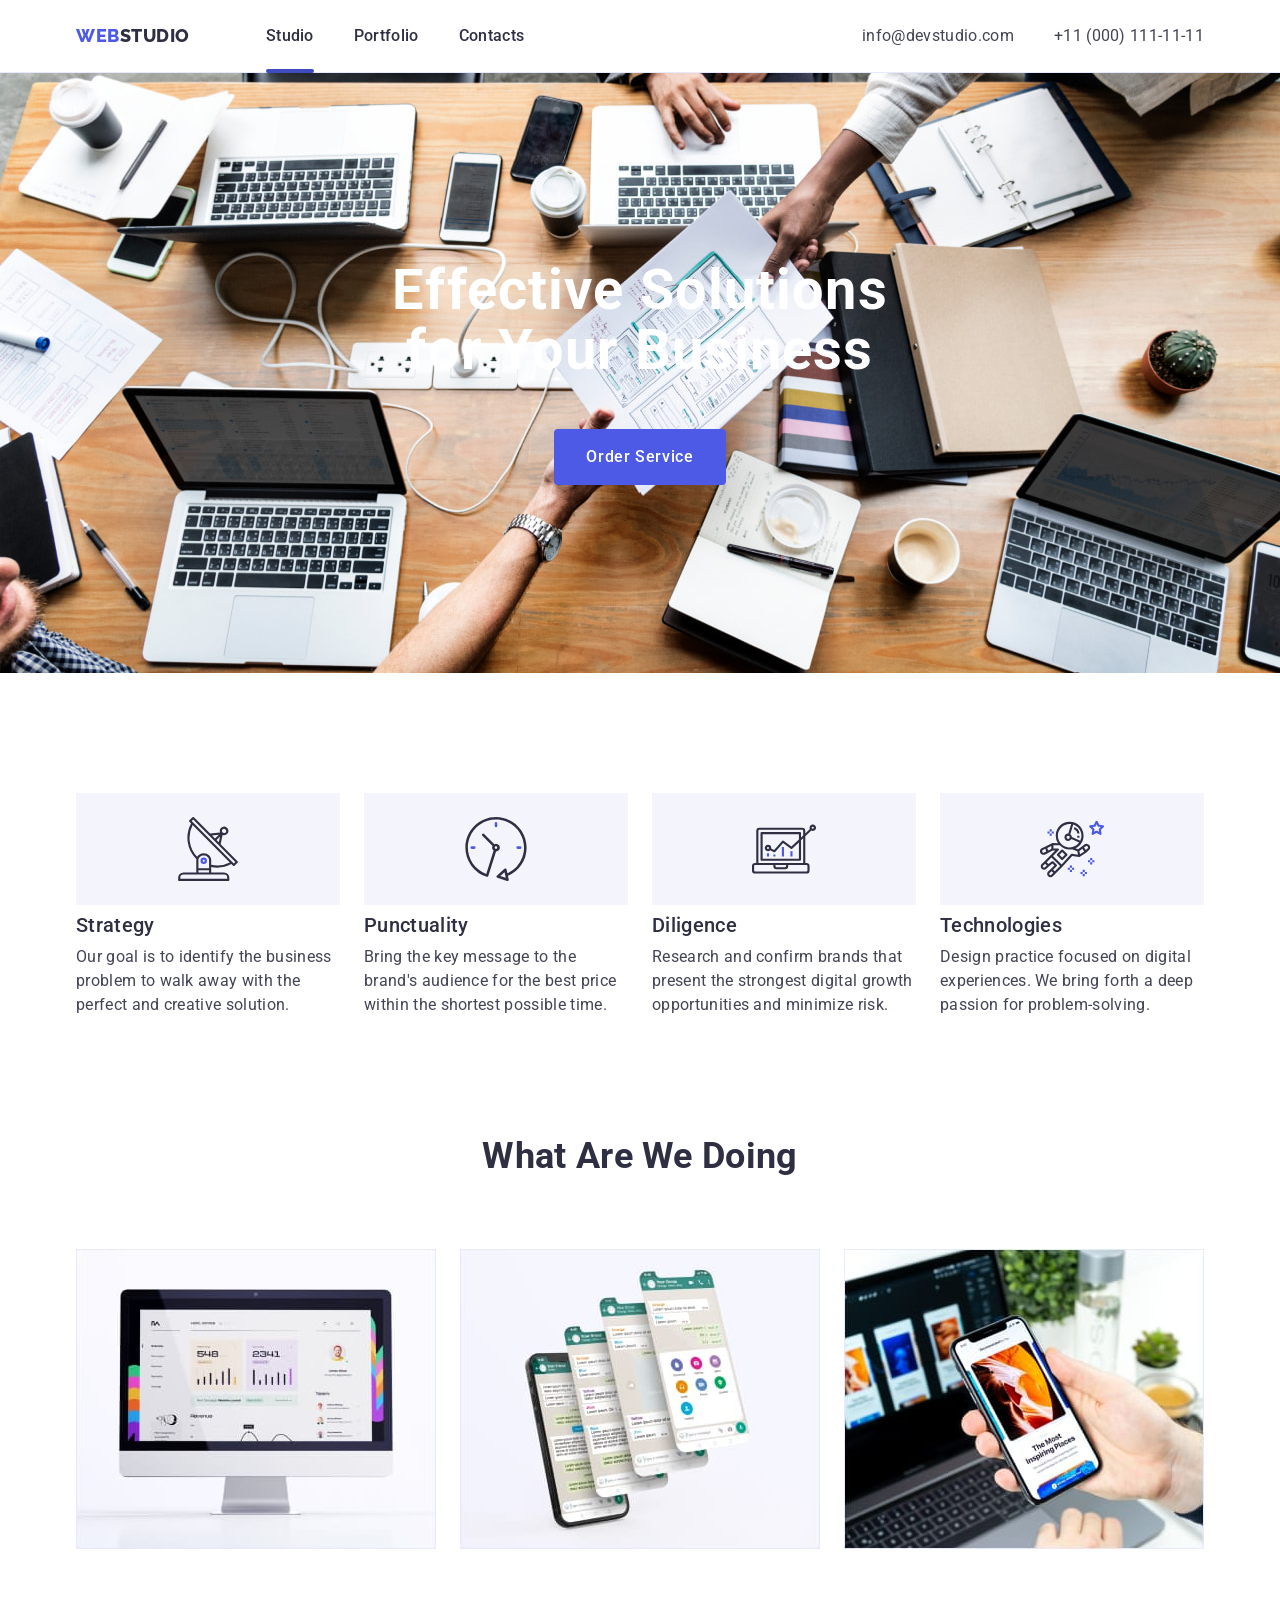
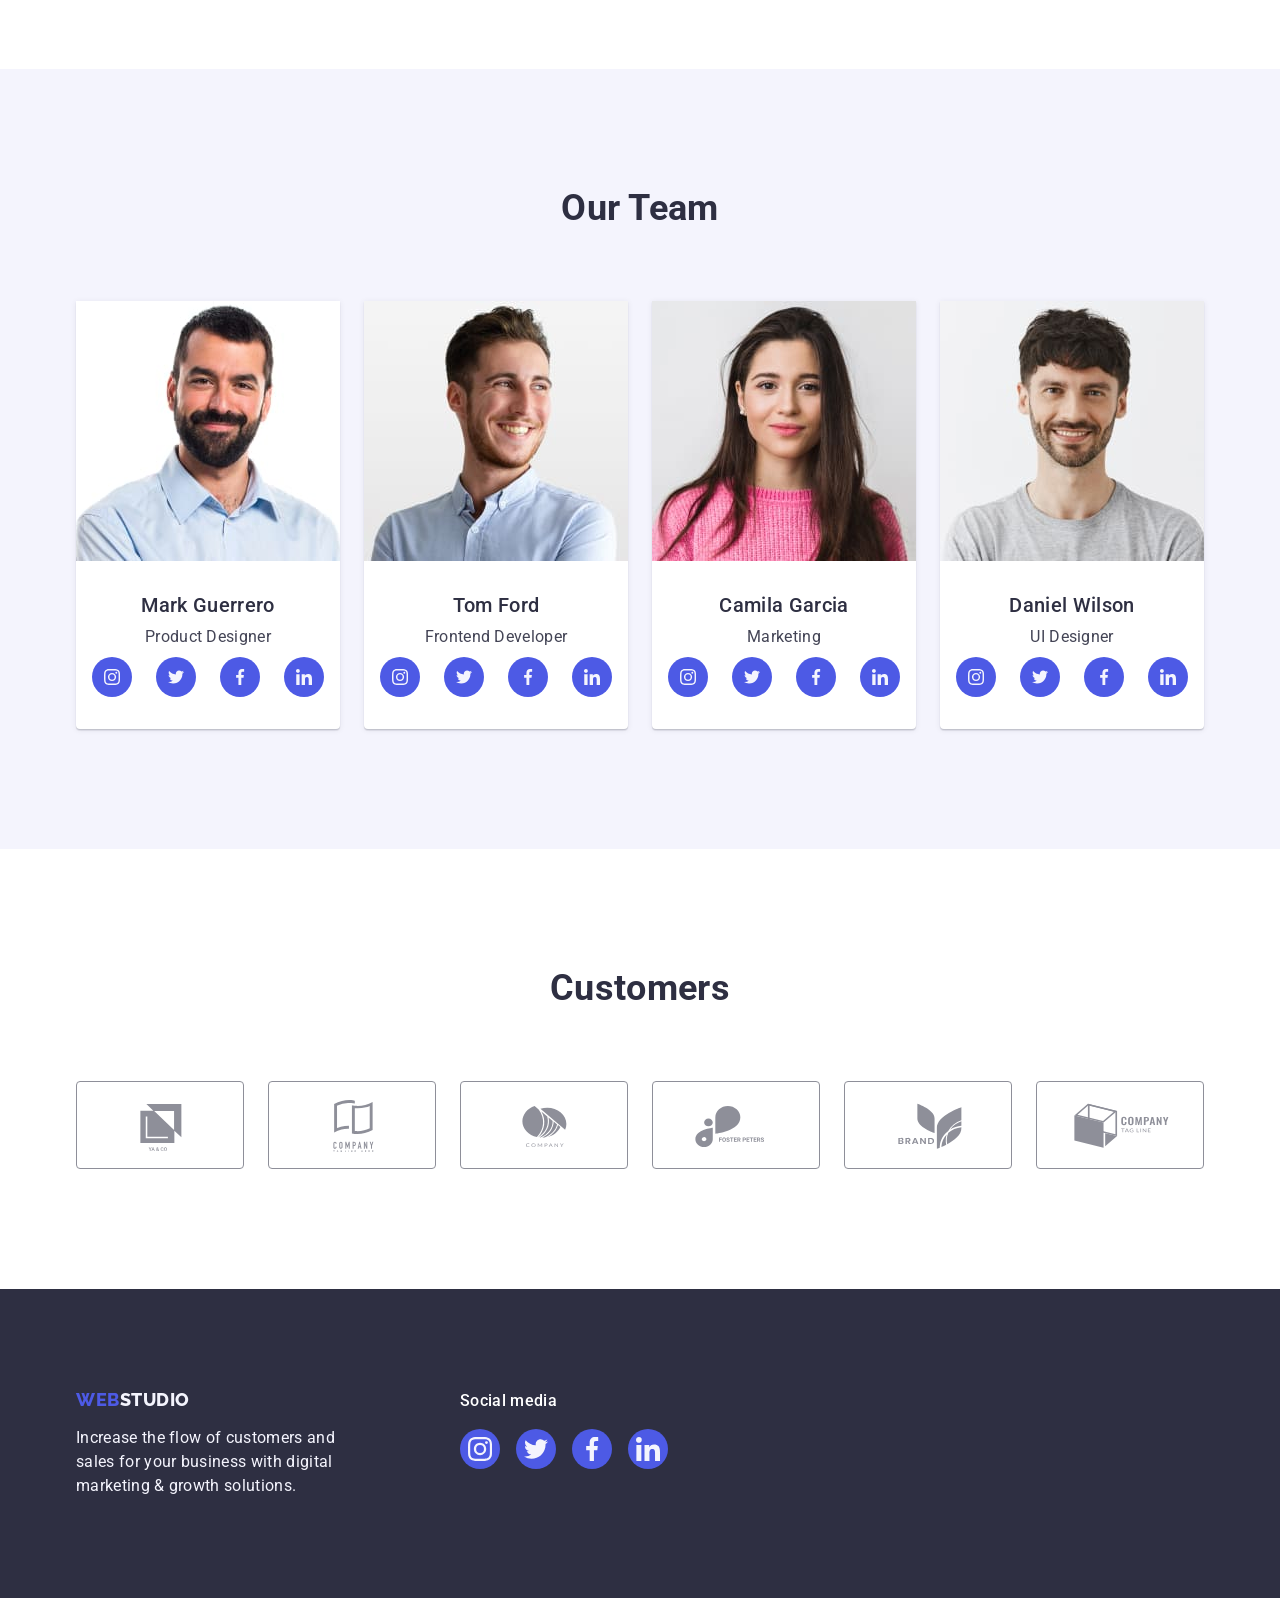
==== commit e84edb65: "all but modal animation" ====
--- a/index.html
+++ b/index.html
@@ -76,7 +76,7 @@
       <section class="hero">
         <div class="hero-container container">
           <h1 class="hero-title">Effective Solutions for Your Business</h1>
-          <button class="hero-button button" type="button">
+          <button class="hero-btn btn" type="button" data-modal-open>
             Order Service
           </button>
         </div>
@@ -457,8 +457,19 @@
         </div>
       </div>
     </footer>
-    <div class="backdrop">
-      <div class="modal"></div>
+
+    <!-- Modal -->
+    <div class="backdrop is-hidden" data-modal>
+      <div class="modal">
+        <button class="modal-btn btn" type="button" data-modal-close>
+          <svg class="modal-icon" width="8" height="8">
+            <use href="./images/icons.svg#close"></use>
+          </svg>
+        </button>
+      </div>
     </div>
+
+    <!-- Scripts -->
+    <script src="./js/modal.js"></script>
   </body>
 </html>
--- a/css/styles.css
+++ b/css/styles.css
@@ -11,8 +11,8 @@
   --light-slate-color: #8e8f99;
   --cornflower-color: #e7e9fc;
   --cloud-color: #f4f4fd;
-  --navy-blue-modal-color: #2e2f4266;
-  --gray-color: #2e2f42b2;
+  --navy-blue-modal-color: rgba(46, 47, 66, 0.4);
+  --gray-color: rgba(46, 47, 66, 0.698);
   --white-color: #ffffff;
   --dairy-color: #fcfcfc;
 
@@ -21,8 +21,8 @@
   --indent: 0;
 
   /* Others */
-  /* --anim-prop: 250ms cubic-bezier(0.4, 0, 0.2, 1); */
-  --anim-prop: 5s cubic-bezier(0.4, 0, 0.2, 1);
+  --anim-prop: 250ms cubic-bezier(0.4, 0, 0.2, 1);
+  /* --anim-prop: 2000ms cubic-bezier(0.4, 0, 0.2, 1); */
 }
 
 /**
@@ -71,10 +71,11 @@
   color: currentColor;
 }
 
-.button {
+.btn {
   font-family: inherit;
   line-height: inherit;
   cursor: pointer;
+  padding: 0;
 }
 
 /* Base styles */
@@ -176,6 +177,8 @@
   padding: 24px 0;
   font-weight: 500;
   color: var(--navy-blue-color);
+
+  transition: color var(--anim-prop);
 }
 
 .header-nav-link:hover,
@@ -210,6 +213,7 @@
 } */
 
 .header-adress-link {
+  transition: color var(--anim-prop);
 }
 
 .header-adress-link:hover,
@@ -227,6 +231,13 @@
   background-color: var(--navy-blue-color);
   color: var(--white-color);
   padding: 188px 0;
+
+  max-width: 1440px;
+  margin: 0 auto;
+  background-image: url(../images/main/hero/bg-img.jpg);
+  background-repeat: no-repeat;
+  background-position: center;
+  background-size: cover;
 }
 
 .hero-title {
@@ -240,7 +251,7 @@
   margin-bottom: 48px;
 }
 
-.hero-button {
+.hero-btn {
   background-color: var(--iris-color);
   font-weight: 500;
   letter-spacing: 0.04em;
@@ -253,10 +264,12 @@
   padding: 16px 32px;
   border: 0;
   border-radius: 4px;
-}
-
-.hero-button:hover,
-.hero-button:focus {
+
+  transition: background-color var(--anim-prop);
+}
+
+.hero-btn:hover,
+.hero-btn:focus {
   background-color: var(--ocean-color);
 }
 
@@ -355,6 +368,9 @@
   --items: 4;
   background-color: var(--white-color);
   border-radius: 0 0 4px 4px;
+  box-shadow: 0px 2px 1px 0px rgba(46, 47, 66, 0.08),
+    0px 1px 1px 0px rgba(46, 47, 66, 0.16),
+    0px 1px 6px 0px rgba(46, 47, 66, 0.08);
 }
 
 .team-img {
@@ -399,7 +415,7 @@
   width: 100%;
   height: 100%;
 
-  /* transition: background-color --anim-prop; */
+  transition: background-color var(--anim-prop);
 }
 
 .team-contacts-link:hover,
@@ -444,7 +460,7 @@
   border: 1px solid var(--light-slate-color);
   border-radius: 4px;
 
-  /* transition: background-color --anim-prop; */
+  transition: color var(--anim-prop), border-color var(--anim-prop);
 }
 
 .customers-item-link:hover,
@@ -529,7 +545,7 @@
   height: 100%;
   background-color: var(--iris-color);
 
-  /* transition: background-color --anim-prop; */
+  transition: background-color var(--anim-prop);
 }
 
 .footer-contacts-link:hover,
@@ -567,7 +583,7 @@
 /* .filter-item {
 } */
 
-.filter-button {
+.filter-btn {
   background-color: var(--cloud-color);
   font-weight: 500;
   letter-spacing: 0.04em;
@@ -576,13 +592,17 @@
   border-radius: 4px;
   display: block;
   padding: 11px 24px;
-}
-
-.filter-button:hover,
-.filter-button:focus {
+  transition: background-color var(--anim-prop), color var(--anim-prop),
+    border-color var(--anim-prop), box-shadow var(--anim-prop);
+}
+
+.filter-btn:hover,
+.filter-btn:focus {
   background-color: var(--ocean-color);
   color: var(--white-color);
   border-color: transparent;
+  box-shadow: 0px 2px 2px 0px rgba(0, 0, 0, 0.12),
+    0px 2px 1px 0px rgba(0, 0, 0, 0.08), 0px 3px 1px 0px rgba(0, 0, 0, 0.1);
 }
 
 /**
@@ -594,12 +614,54 @@
 .portfolio-list {
   row-gap: 48px;
   --indent: 24px;
-  /* justify-content: space-between; */
 }
 
 .portfolio-item {
   --items: 3;
 }
+
+.portfolio-item:hover {
+  box-shadow: 0px 2px 1px 0px rgba(46, 47, 66, 0.08),
+    0px 1px 1px 0px rgba(46, 47, 66, 0.16),
+    0px 1px 6px 0px rgba(46, 47, 66, 0.08);
+}
+
+.portfolio-link {
+  position: relative;
+}
+
+.portfolio-wrapper {
+}
+
+/* Overlay start */
+
+.overlay {
+  position: absolute;
+  top: 0;
+  left: 0;
+  overflow: hidden;
+
+  width: 360px;
+  height: 300px;
+}
+
+.overlay-description {
+  width: 100%;
+  height: 100%;
+  background-color: var(--iris-color);
+  padding: 40px 32px;
+  color: var(--cloud-color);
+
+  transform: translateY(100%);
+  transition: transform var(--anim-prop);
+}
+
+.portfolio-item:hover .overlay-description,
+.portfolio-item:focus .overlay-description {
+  transform: translateY(0);
+}
+
+/* Overlay end */
 
 .portfolio-img {
 }
@@ -621,3 +683,61 @@
 
 .portfolio-item-text {
 }
+
+/**
+  |============================
+  | Modal styles
+  |============================
+*/
+
+.backdrop {
+  position: fixed;
+  top: 0;
+  left: 0;
+  width: 100%;
+  height: 100%;
+
+  background-color: var(--navy-blue-modal-color);
+}
+
+.backdrop.is-hidden {
+  opacity: 0;
+  visibility: hidden;
+  pointer-events: none;
+}
+
+.modal {
+  position: absolute;
+  left: 50%;
+  top: 50%;
+  transform: translate(-50%, -50%);
+
+  width: 408px;
+  height: 584px;
+
+  border-radius: 4px;
+  background: var(--dairy-color);
+  box-shadow: 0px 2px 1px 0px rgba(0, 0, 0, 0.2),
+    0px 1px 3px 0px rgba(0, 0, 0, 0.12), 0px 1px 1px 0px rgba(0, 0, 0, 0.14);
+}
+
+.modal-btn {
+  position: absolute;
+  top: 24px;
+  right: 24px;
+
+  width: 24px;
+  height: 24px;
+
+  border-radius: 50%;
+  border: 1px solid rgba(0, 0, 0, 0.1);
+  background: var(--cornflower-color);
+
+  display: flex;
+  justify-content: center;
+  align-items: center;
+}
+
+.modal-icon {
+  fill: var(--navy-blue-color);
+}
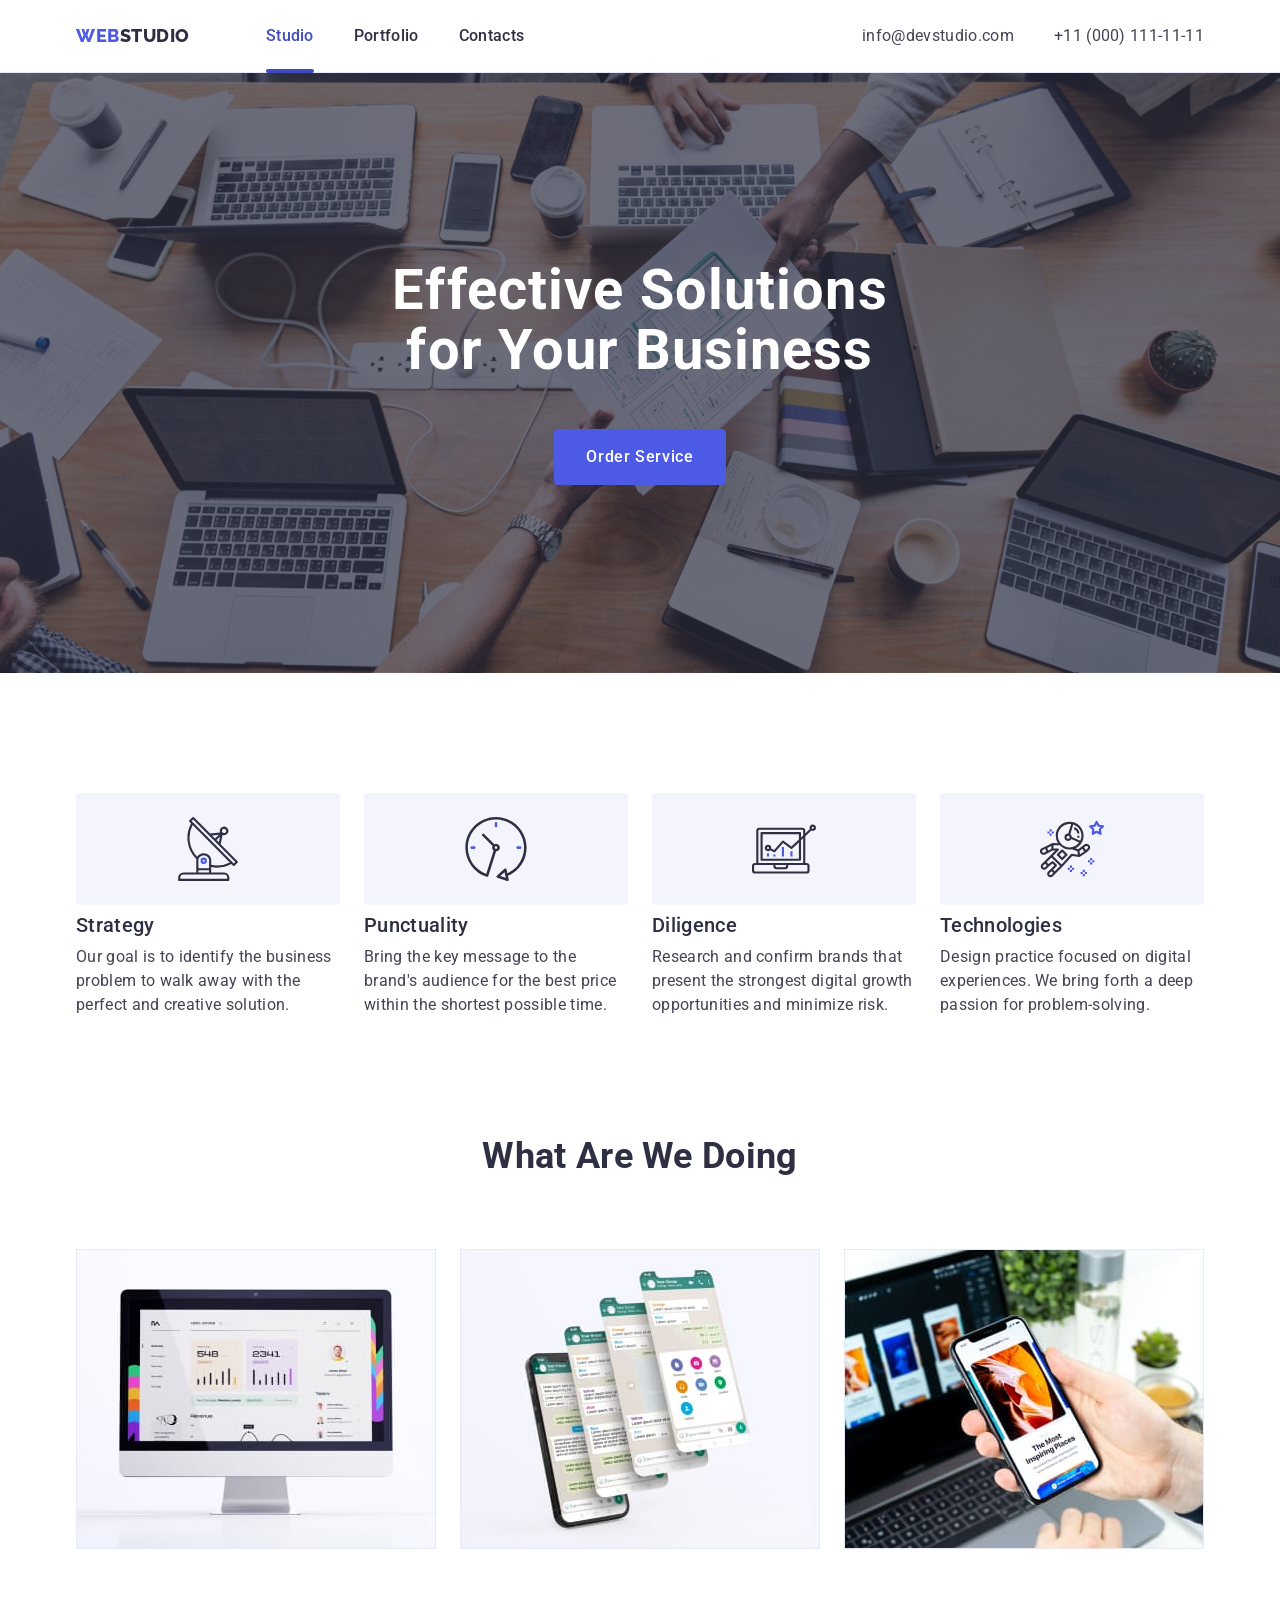
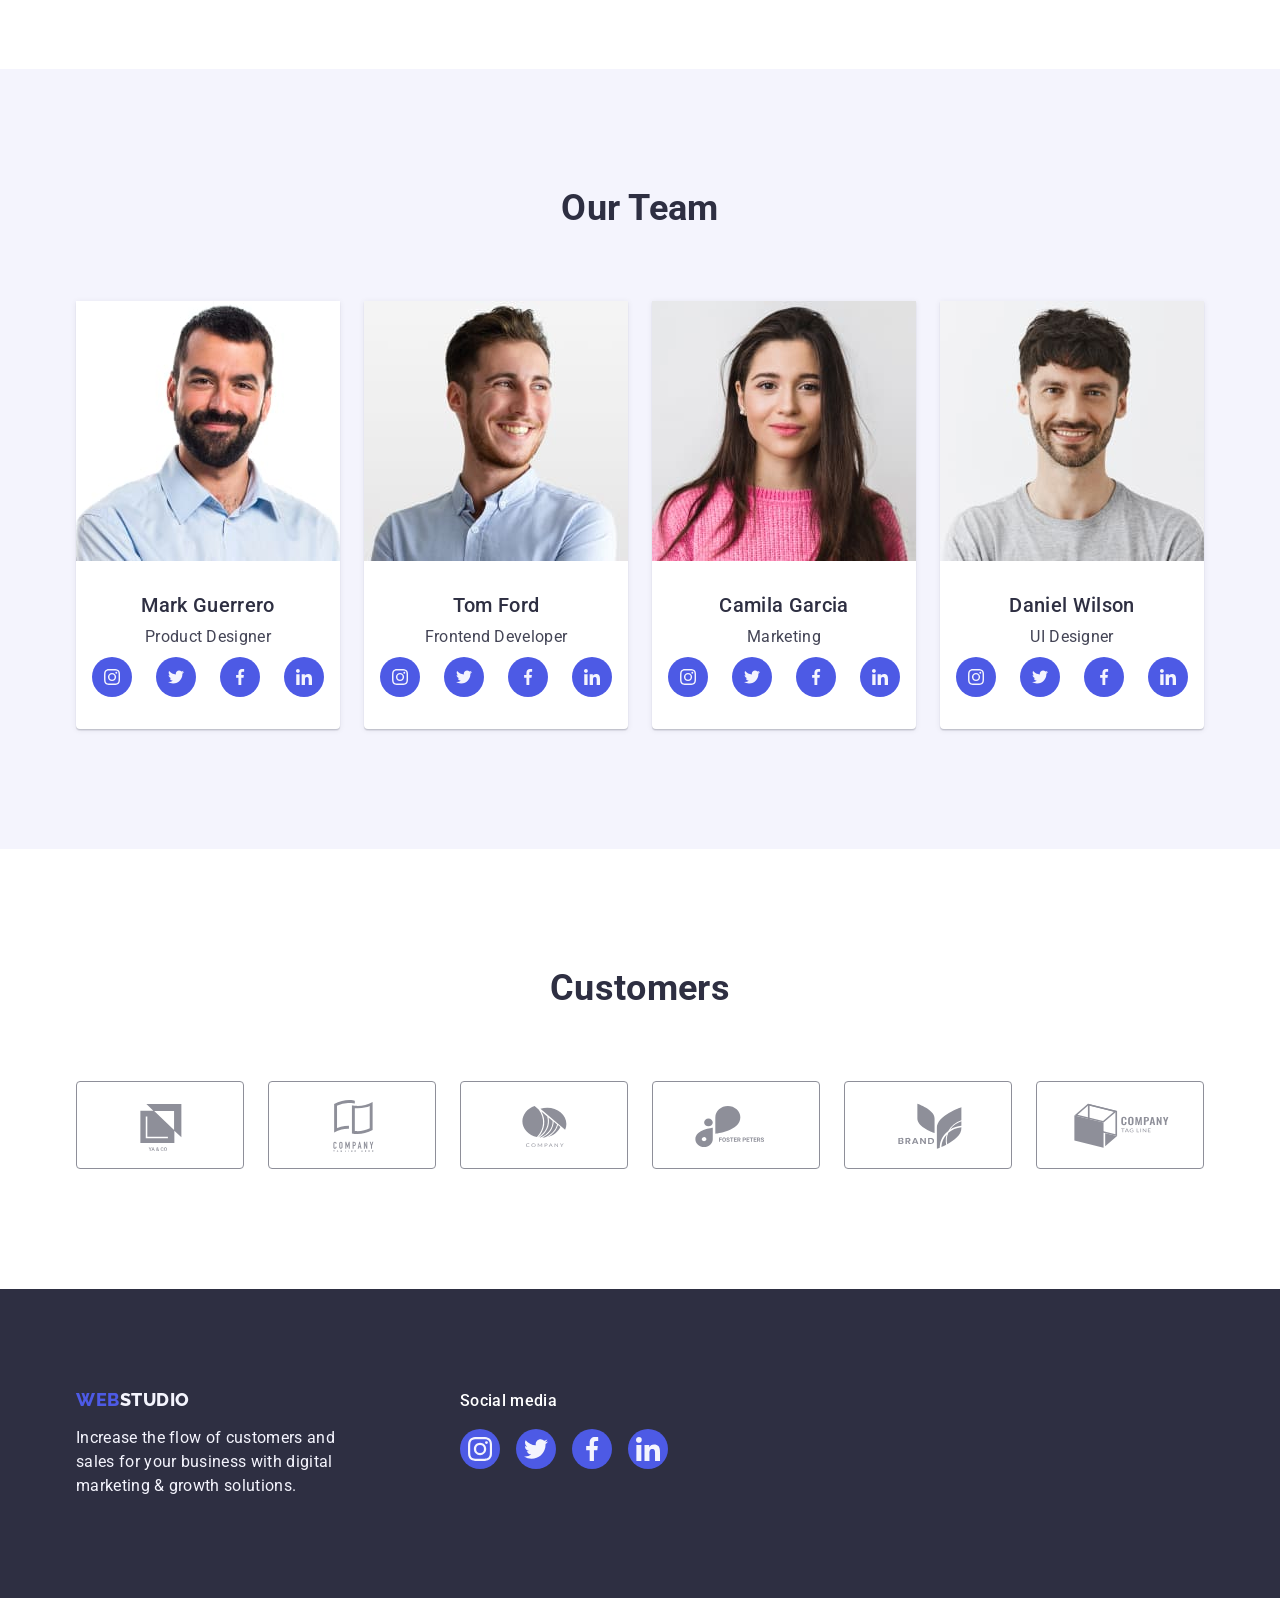
==== commit 976a8259: "v2" ====
--- a/index.html
+++ b/index.html
@@ -357,58 +357,58 @@
           </ul>
         </div>
       </section>
+
+      <!-- Customers -->
+      <section class="customers section">
+        <div class="customers-container container">
+          <h2 class="customers-title title">Customers</h2>
+          <ul class="customers-list list card-set">
+            <li class="customers-item card-set-item">
+              <a href="" class="customers-item-link link">
+                <svg class="customers-logo" width="104" height="56">
+                  <use href="./images/icons.svg#logo-1"></use>
+                </svg>
+              </a>
+            </li>
+            <li class="customers-item card-set-item">
+              <a href="" class="customers-item-link link">
+                <svg class="customers-logo" width="104" height="56">
+                  <use href="./images/icons.svg#logo-2"></use>
+                </svg>
+              </a>
+            </li>
+            <li class="customers-item card-set-item">
+              <a href="" class="customers-item-link link">
+                <svg class="customers-logo" width="104" height="56">
+                  <use href="./images/icons.svg#logo-3"></use>
+                </svg>
+              </a>
+            </li>
+            <li class="customers-item card-set-item">
+              <a href="" class="customers-item-link link">
+                <svg class="customers-logo" width="104" height="56">
+                  <use href="./images/icons.svg#logo-4"></use>
+                </svg>
+              </a>
+            </li>
+            <li class="customers-item card-set-item">
+              <a href="" class="customers-item-link link">
+                <svg class="customers-logo" width="104" height="56">
+                  <use href="./images/icons.svg#logo-5"></use>
+                </svg>
+              </a>
+            </li>
+            <li class="customers-item card-set-item">
+              <a href="" class="customers-item-link link">
+                <svg class="customers-logo" width="104" height="56">
+                  <use href="./images/icons.svg#logo-6"></use>
+                </svg>
+              </a>
+            </li>
+          </ul>
+        </div>
+      </section>
     </main>
-
-    <!-- Customers -->
-    <section class="customers section">
-      <div class="customers-container container">
-        <h2 class="customers-title title">Customers</h2>
-        <ul class="customers-list list card-set">
-          <li class="customers-item card-set-item">
-            <a href="" class="customers-item-link link">
-              <svg class="customers-logo" width="104" height="56">
-                <use href="./images/icons.svg#logo-1"></use>
-              </svg>
-            </a>
-          </li>
-          <li class="customers-item card-set-item">
-            <a href="" class="customers-item-link link">
-              <svg class="customers-logo" width="104" height="56">
-                <use href="./images/icons.svg#logo-2"></use>
-              </svg>
-            </a>
-          </li>
-          <li class="customers-item card-set-item">
-            <a href="" class="customers-item-link link">
-              <svg class="customers-logo" width="104" height="56">
-                <use href="./images/icons.svg#logo-3"></use>
-              </svg>
-            </a>
-          </li>
-          <li class="customers-item card-set-item">
-            <a href="" class="customers-item-link link">
-              <svg class="customers-logo" width="104" height="56">
-                <use href="./images/icons.svg#logo-4"></use>
-              </svg>
-            </a>
-          </li>
-          <li class="customers-item card-set-item">
-            <a href="" class="customers-item-link link">
-              <svg class="customers-logo" width="104" height="56">
-                <use href="./images/icons.svg#logo-5"></use>
-              </svg>
-            </a>
-          </li>
-          <li class="customers-item card-set-item">
-            <a href="" class="customers-item-link link">
-              <svg class="customers-logo" width="104" height="56">
-                <use href="./images/icons.svg#logo-6"></use>
-              </svg>
-            </a>
-          </li>
-        </ul>
-      </div>
-    </section>
 
     <!-- Footer section -->
     <footer class="footer">
@@ -423,7 +423,7 @@
           </p>
         </div>
         <div class="footer-contacts">
-          <h2 class="footer-contacts-title">Social media</h2>
+          <p class="footer-contacts-title">Social media</p>
           <ul class="footer-contacts-list list card-set">
             <li class="footer-contacts-items card-set-item">
               <a href="" class="footer-contacts-link link">
--- a/css/styles.css
+++ b/css/styles.css
@@ -12,7 +12,7 @@
   --cornflower-color: #e7e9fc;
   --cloud-color: #f4f4fd;
   --navy-blue-modal-color: rgba(46, 47, 66, 0.4);
-  --gray-color: rgba(46, 47, 66, 0.698);
+  --gray-color: rgba(46, 47, 66, 0.7);
   --white-color: #ffffff;
   --dairy-color: #fcfcfc;
 
@@ -135,6 +135,9 @@
 
 .header {
   border-bottom: 1px solid var(--cornflower-color);
+  box-shadow: 0px 1px 6px 0px rgba(46, 47, 66, 0.08),
+    0px 1px 1px 0px rgba(46, 47, 66, 0.16),
+    0px 2px 1px 0px rgba(46, 47, 66, 0.08);
 }
 
 .header-container {
@@ -181,6 +184,10 @@
   transition: color var(--anim-prop);
 }
 
+.header-nav-link.active {
+  color: var(--ocean-color);
+}
+
 .header-nav-link:hover,
 .header-nav-link:focus {
   color: var(--ocean-color);
@@ -234,7 +241,9 @@
 
   max-width: 1440px;
   margin: 0 auto;
-  background-image: url(../images/main/hero/bg-img.jpg);
+  background-image: linear-gradient(var(--gray-color), var(--gray-color)),
+    url(../images/main/hero/bg-img.jpg);
+  /* background-image: linear-gradient(var(--gray-color), var(--gray-color)); */
   background-repeat: no-repeat;
   background-position: center;
   background-size: cover;
@@ -304,6 +313,7 @@
   height: 112px;
   background-color: var(--cloud-color);
   margin-bottom: 8px;
+  border-radius: 4px;
 }
 
 .advantages-logo {
@@ -377,7 +387,7 @@
 }
 
 .team-caption {
-  padding: 32px 16px;
+  padding: 32px 0;
 }
 
 .team-name {
@@ -397,19 +407,20 @@
 
 .team-contacts-list {
   display: flex;
-  justify-content: space-between;
+  justify-content: center;
+  gap: 24px;
 }
 
 .team-contacts-item {
   width: 40px;
   height: 40px;
+  overflow: hidden;
+}
+
+.team-contacts-link {
+  display: flex;
+  background-color: var(--iris-color);
   border-radius: 50%;
-  overflow: hidden;
-}
-
-.team-contacts-link {
-  display: flex;
-  background-color: var(--iris-color);
   justify-content: center;
   align-items: center;
   width: 100%;
@@ -424,6 +435,7 @@
 }
 
 .team-contacts-logo {
+  fill: var(--cloud-color);
 }
 
 /**
@@ -487,7 +499,7 @@
 
 .footer-container {
   display: flex;
-  align-items: flex-start;
+  align-items: baseline;
 }
 
 .footer-info {
@@ -533,7 +545,6 @@
   --items: 4;
   width: 40px;
   height: 40px;
-  border-radius: 50%;
   overflow: hidden;
 }
 
@@ -543,6 +554,7 @@
   align-items: center;
   width: 100%;
   height: 100%;
+  border-radius: 50%;
   background-color: var(--iris-color);
 
   transition: background-color var(--anim-prop);
@@ -554,6 +566,7 @@
 }
 
 .footer-contacts-logo {
+  fill: var(--cloud-color);
 }
 
 /**
@@ -620,14 +633,17 @@
   --items: 3;
 }
 
-.portfolio-item:hover {
+.portfolio-link {
+  display: block;
+  position: relative;
+
+  transition: box-shadow var(--anim-prop);
+}
+
+.portfolio-link:hover {
   box-shadow: 0px 2px 1px 0px rgba(46, 47, 66, 0.08),
     0px 1px 1px 0px rgba(46, 47, 66, 0.16),
     0px 1px 6px 0px rgba(46, 47, 66, 0.08);
-}
-
-.portfolio-link {
-  position: relative;
 }
 
 .portfolio-wrapper {
@@ -656,8 +672,8 @@
   transition: transform var(--anim-prop);
 }
 
-.portfolio-item:hover .overlay-description,
-.portfolio-item:focus .overlay-description {
+.portfolio-link:hover .overlay-description,
+.portfolio-link:focus .overlay-description {
   transform: translateY(0);
 }
 
@@ -698,6 +714,8 @@
   height: 100%;
 
   background-color: var(--navy-blue-modal-color);
+
+  transition: opacity var(--anim-prop), visibility var(--anim-prop);
 }
 
 .backdrop.is-hidden {
@@ -706,19 +724,27 @@
   pointer-events: none;
 }
 
+/* Visible state */
 .modal {
   position: absolute;
   left: 50%;
   top: 50%;
-  transform: translate(-50%, -50%);
+  transform: translate(-50%, -50%) scale(1);
 
   width: 408px;
-  height: 584px;
+  min-height: 584px;
 
   border-radius: 4px;
   background: var(--dairy-color);
   box-shadow: 0px 2px 1px 0px rgba(0, 0, 0, 0.2),
     0px 1px 3px 0px rgba(0, 0, 0, 0.12), 0px 1px 1px 0px rgba(0, 0, 0, 0.14);
+
+  transition: opacity var(--anim-prop) 250ms, transform var(--anim-prop) 250ms;
+}
+
+.backdrop.is-hidden .modal {
+  opacity: 0;
+  transform: translate(-50%, -50%) scale(0.2);
 }
 
 .modal-btn {
@@ -731,13 +757,27 @@
 
   border-radius: 50%;
   border: 1px solid rgba(0, 0, 0, 0.1);
-  background: var(--cornflower-color);
+  background-color: var(--cornflower-color);
+
+  transition: border-color var(--anim-prop), background-color var(--anim-prop);
 
   display: flex;
   justify-content: center;
   align-items: center;
+}
+
+.modal-btn:hover,
+.modal-btn:focus {
+  border-color: transparent;
+  background-color: var(--ocean-color);
 }
 
 .modal-icon {
   fill: var(--navy-blue-color);
-}
+  transition: fill var(--anim-prop);
+}
+
+.modal-btn:hover .modal-icon,
+.modal-btn:focus .modal-icon {
+  fill: var(--white-color);
+}
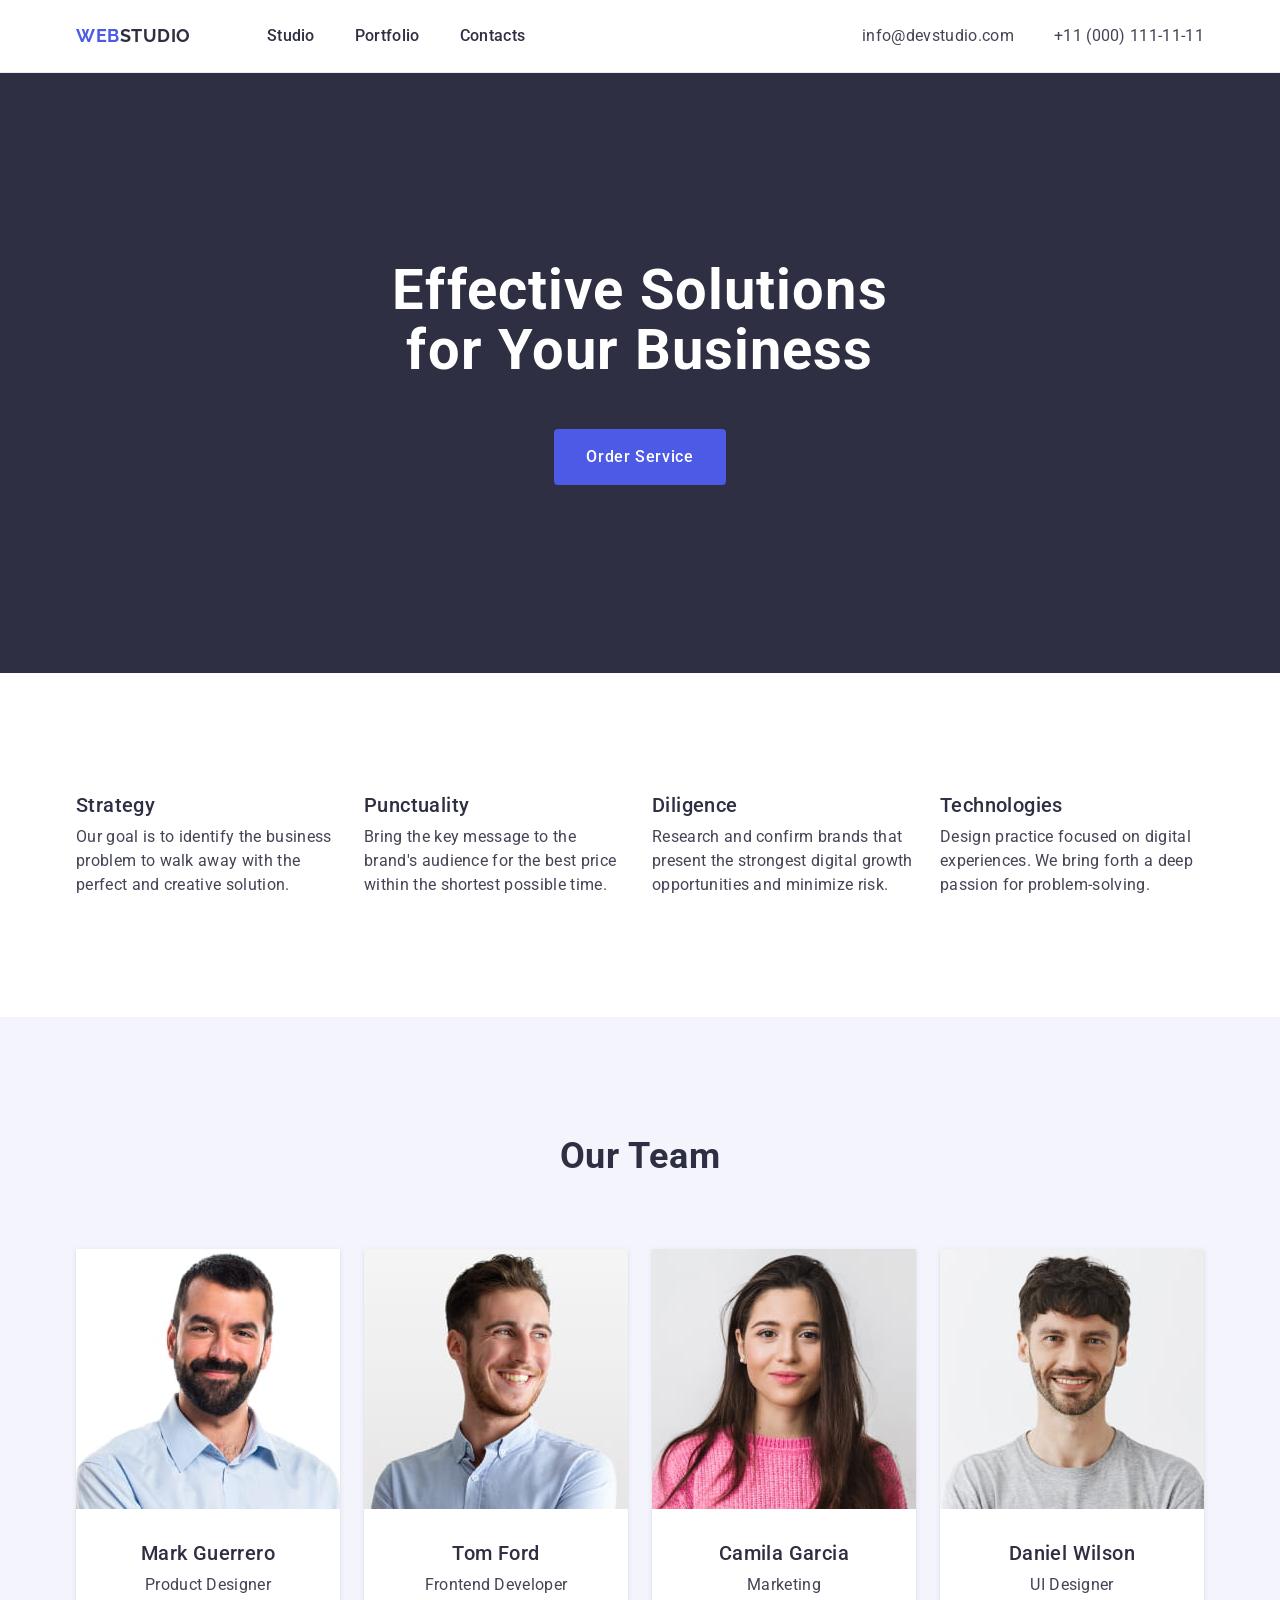
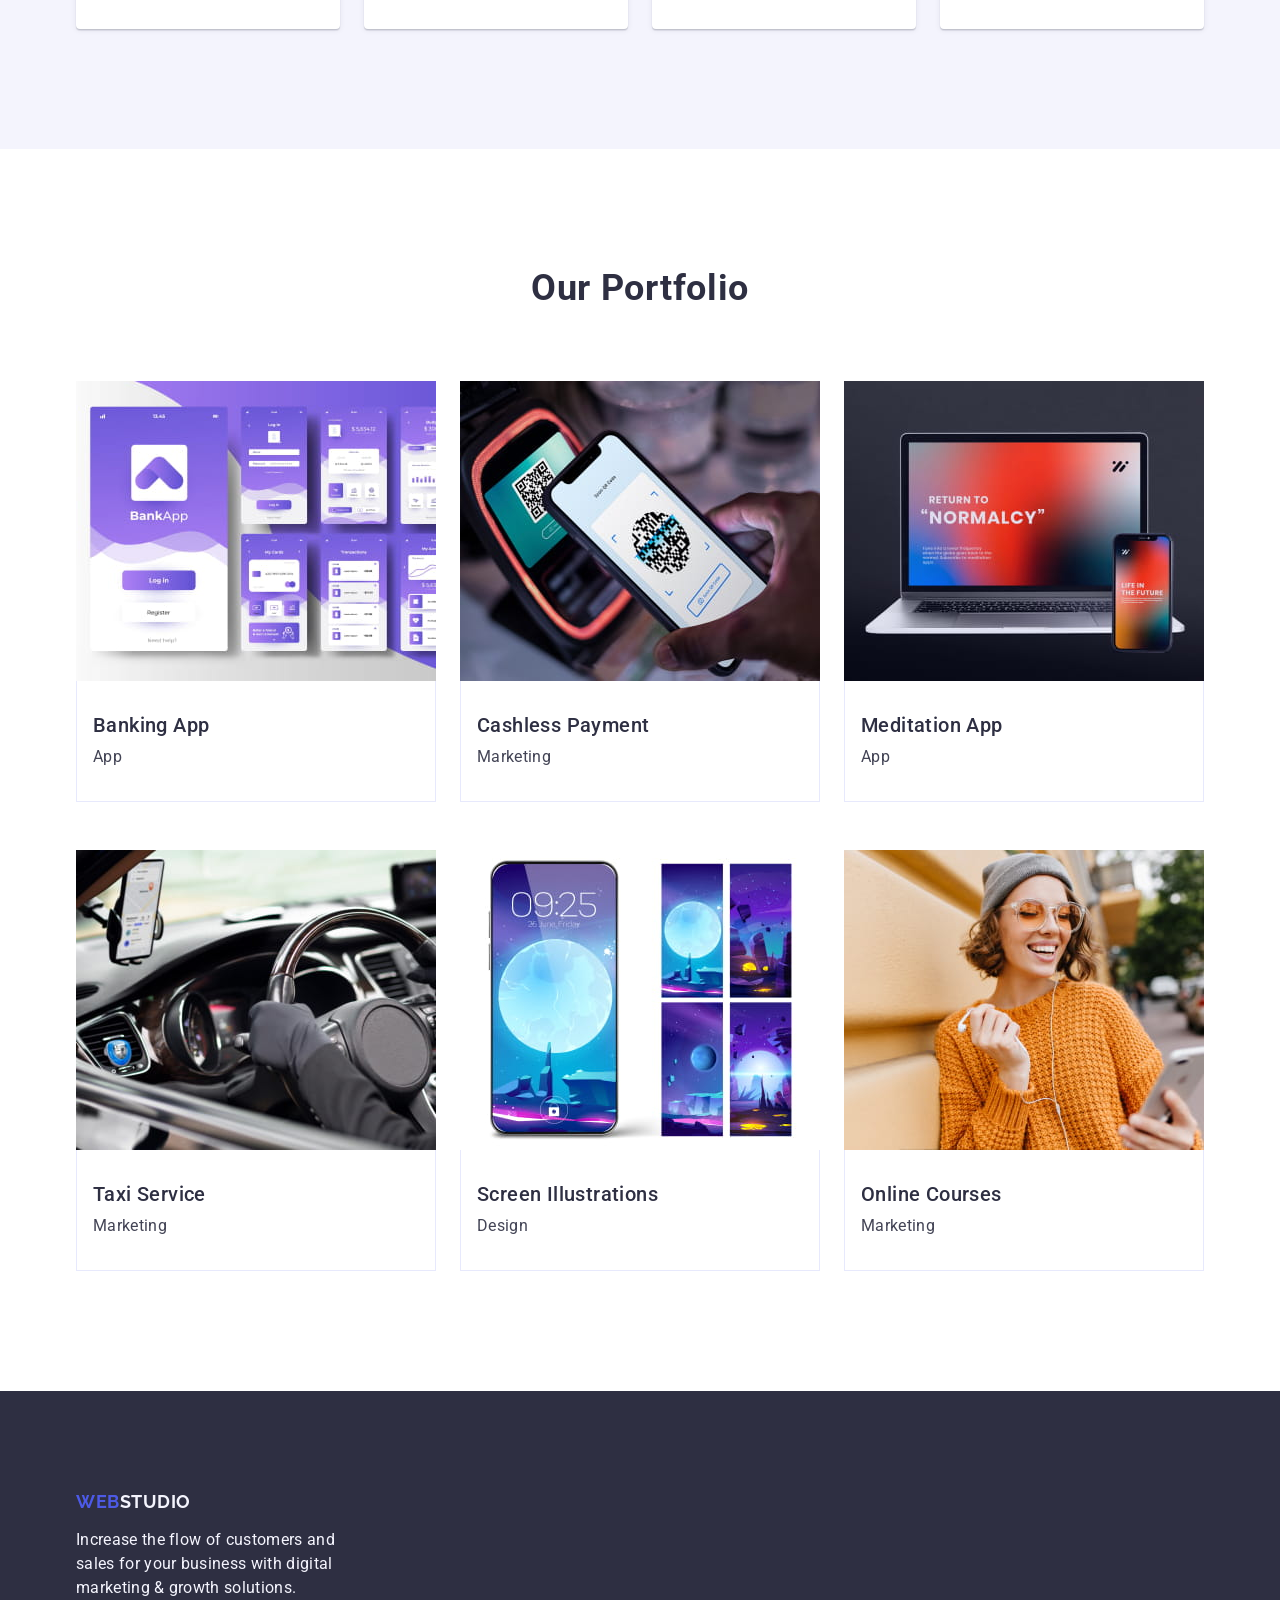
==== commit 9fb554d9: "Initial commit" ====
--- a/index.html
+++ b/index.html
@@ -2,67 +2,60 @@
 <html lang="en">
   <head>
     <meta charset="UTF-8" />
-    <meta http-equiv="X-UA-Compatible" content="IE=edge" />
     <meta name="viewport" content="width=device-width, initial-scale=1.0" />
-    <meta name="description" content="Effective Solutions for Your Business" />
-
-    <!-- User fonts -->
-    <link rel="preconnect" href="https://fonts.googleapis.com" />
-    <link rel="preconnect" href="https://fonts.gstatic.com" crossorigin />
-    <link
-      href="https://fonts.googleapis.com/css2?family=Raleway:wght@800&family=Roboto:wght@400;500;700;900&display=swap"
-      rel="stylesheet"
-    />
-
-    <!-- Normailzer -->
+    <title>WebStudio</title>
+
     <link
       rel="stylesheet"
       href="https://cdn.jsdelivr.net/npm/modern-normalize@2.0.0/modern-normalize.min.css"
     />
 
-    <!-- User styles -->
     <link rel="stylesheet" href="./css/styles.css" />
-    <title>WebStudio</title>
+
+    <link rel="preconnect" href="https://fonts.googleapis.com" />
+    <link rel="preconnect" href="https://fonts.gstatic.com" crossorigin />
+    <link
+      href="https://fonts.googleapis.com/css2?family=Raleway:ital,wght@0,100..900;1,100..900&family=Roboto:wght@400;500;700&display=swap"
+      rel="stylesheet"
+    />
   </head>
 
   <body>
-    <!-- Header section-->
     <header class="header">
-      <div class="header-container container">
+      <div class="container header-container">
         <nav class="header-nav">
-          <!-- Logo -->
-          <a class="header-logo link" href="./index.html"
-            >Web<span class="header-logo-accent">Studio</span></a
+          <a href="./index.html" class="logo header-logo"
+            >Web<span class="logo-dark">Studio</span></a
           >
-          <!-- Menu -->
-          <ul class="header-nav-list list">
+          <ul class="header-nav-list">
             <li class="header-nav-item">
-              <a class="header-nav-link active link" href="./index.html"
-                >Studio</a
-              >
+              <a href="./index.html" class="header-nav-link">Studio</a>
             </li>
             <li class="header-nav-item">
-              <a class="header-nav-link link" href="./portfolio.html"
-                >Portfolio</a
-              >
+              <a href="" class="header-nav-link">Portfolio</a>
             </li>
             <li class="header-nav-item">
-              <a class="header-nav-link link" href="">Contacts</a>
+              <a href="" class="header-nav-link">Contacts</a>
             </li>
           </ul>
         </nav>
-        <!-- Contacts -->
         <address class="header-adress">
-          <ul class="header-adress-list list">
+          <ul class="header-adress-list">
             <li class="header-adress-item">
               <a
-                class="header-adress-link link"
+                class="header-adress-link"
                 href="mailto:info@devstudio.com"
+                target="_blank"
+                rel="noopener noreferrer nofollow"
                 >info@devstudio.com</a
               >
             </li>
             <li class="header-adress-item">
-              <a class="header-adress-link link" href="tel:+110001111111"
+              <a
+                class="header-adress-link"
+                href="tel:+110001111111"
+                target="_blank"
+                rel="noopener noreferrer nofollow"
                 >+11 (000) 111-11-11</a
               >
             </li>
@@ -72,67 +65,41 @@
     </header>
 
     <main>
-      <!-- Hero section -->
       <section class="hero">
-        <div class="hero-container container">
+        <div class="container hero-container">
           <h1 class="hero-title">Effective Solutions for Your Business</h1>
-          <button class="hero-btn btn" type="button" data-modal-open>
-            Order Service
-          </button>
-        </div>
-      </section>
-
-      <!-- Advantages section -->
-      <section class="advantages section">
-        <div class="advantages-container container">
-          <h2 class="advantages-title visually-hidden">
-            Advantages of WebStudio
-          </h2>
-          <ul class="advantages-list list card-set">
-            <li class="advantages-item card-set-item">
-              <div class="advantages-logo-box">
-                <svg class="advantages-logo" width="64" height="64">
-                  <use href="./images/icons.svg#antenna"></use>
-                </svg>
-              </div>
-              <h3 class="advantages-item-title">Strategy</h3>
-              <p class="advantages-item-text">
+          <button type="button" class="btn hero-btn">Order Service</button>
+        </div>
+      </section>
+
+      <section class="section values">
+        <div class="container values-container">
+          <h2 class="visually-hidden">Our Values</h2>
+          <ul class="values-list">
+            <li class="values-item">
+              <h3 class="values-item-title">Strategy</h3>
+              <p class="values-item-caption">
                 Our goal is to identify the business problem to walk away with
                 the perfect and creative solution.
               </p>
             </li>
-            <li class="advantages-item card-set-item">
-              <div class="advantages-logo-box">
-                <svg class="advantages-logo" width="64" height="64">
-                  <use href="./images/icons.svg#clock"></use>
-                </svg>
-              </div>
-              <h3 class="advantages-item-title">Punctuality</h3>
-              <p class="advantages-item-text">
+            <li class="values-item">
+              <h3 class="values-item-title">Punctuality</h3>
+              <p class="values-item-caption">
                 Bring the key message to the brand's audience for the best price
                 within the shortest possible time.
               </p>
             </li>
-            <li class="advantages-item card-set-item">
-              <div class="advantages-logo-box">
-                <svg class="advantages-logo" width="64" height="64">
-                  <use href="./images/icons.svg#diagram"></use>
-                </svg>
-              </div>
-              <h3 class="advantages-item-title">Diligence</h3>
-              <p class="advantages-item-text">
+            <li class="values-item">
+              <h3 class="values-item-title">Diligence</h3>
+              <p class="values-item-caption">
                 Research and confirm brands that present the strongest digital
                 growth opportunities and minimize risk.
               </p>
             </li>
-            <li class="advantages-item card-set-item">
-              <div class="advantages-logo-box">
-                <svg class="advantages-logo" width="64" height="64">
-                  <use href="./images/icons.svg#astronaut"></use>
-                </svg>
-              </div>
-              <h3 class="advantages-item-title">Technologies</h3>
-              <p class="advantages-item-text">
+            <li class="values-item">
+              <h3 class="values-item-title">Technologies</h3>
+              <p class="values-item-caption">
                 Design practice focused on digital experiences. We bring forth a
                 deep passion for problem-solving.
               </p>
@@ -141,335 +108,173 @@
         </div>
       </section>
 
-      <!-- What are we doing section -->
-      <section class="selection section">
-        <div class="selection-container container">
-          <h2 class="selection-title title">What are we doing</h2>
-          <ul class="selection-list list card-set">
-            <li class="selection-item card-set-item">
-              <img
-                class="selection-img"
-                src="./images/main/selection/img-1.jpg"
-                alt="Computer with opened site"
-                width="360"
-                height="300"
-              />
-            </li>
-            <li class="selection-item card-set-item">
-              <img
-                class="selection-img"
-                src="./images/main/selection/img-2.jpg"
-                alt="Mobile phone with opened app"
-                width="360"
-                height="300"
-              />
-            </li>
-            <li class="selection-item card-set-item">
-              <img
-                class="selection-img"
-                src="./images/main/selection/img-3.jpg"
-                alt="Mobile phone with opened site"
-                width="360"
-                height="300"
-              />
-            </li>
-          </ul>
-        </div>
-      </section>
-
-      <!-- Team section -->
-      <section class="team section section">
-        <div class="team-container container">
-          <h2 class="team-title title">Our Team</h2>
-          <ul class="team-list list card-set">
-            <li class="team-item card-set-item">
-              <img
-                class="team-img"
-                src="./images/main/team/team-1.jpg"
-                alt="Mark Guerrero Product Designer"
-                width="264"
-                height="260"
-              />
-              <div class="team-caption">
-                <h3 class="team-name">Mark Guerrero</h3>
-                <p class="team-position">Product Designer</p>
-                <ul class="team-contacts-list list">
-                  <li class="team-contacts-item">
-                    <a href="" class="team-contacts-link link">
-                      <svg class="team-contacts-logo" width="16" height="16">
-                        <use href="./images/icons.svg#instagram"></use>
-                      </svg>
-                    </a>
-                  </li>
-                  <li class="team-contacts-item">
-                    <a href="" class="team-contacts-link link">
-                      <svg class="team-contacts-logo" width="16" height="16">
-                        <use href="./images/icons.svg#twitter"></use>
-                      </svg>
-                    </a>
-                  </li>
-                  <li class="team-contacts-item">
-                    <a href="" class="team-contacts-link link">
-                      <svg class="team-contacts-logo" width="16" height="16">
-                        <use href="./images/icons.svg#facebook"></use>
-                      </svg>
-                    </a>
-                  </li>
-                  <li class="team-contacts-item">
-                    <a href="" class="team-contacts-link link">
-                      <svg class="team-contacts-logo" width="16" height="16">
-                        <use href="./images/icons.svg#linkedin"></use>
-                      </svg>
-                    </a>
-                  </li>
-                </ul>
-              </div>
-            </li>
-            <li class="team-item card-set-item">
-              <img
-                class="team-img"
-                src="./images/main/team/team-2.jpg"
-                alt="Tom Ford Frontend Developer"
-                width="264"
-                height="260"
-              />
-              <div class="team-caption">
-                <h3 class="team-name">Tom Ford</h3>
-                <p class="team-position">Frontend Developer</p>
-                <ul class="team-contacts-list list">
-                  <li class="team-contacts-item">
-                    <a href="" class="team-contacts-link link">
-                      <svg class="team-contacts-logo" width="16" height="16">
-                        <use href="./images/icons.svg#instagram"></use>
-                      </svg>
-                    </a>
-                  </li>
-                  <li class="team-contacts-item">
-                    <a href="" class="team-contacts-link link">
-                      <svg class="team-contacts-logo" width="16" height="16">
-                        <use href="./images/icons.svg#twitter"></use>
-                      </svg>
-                    </a>
-                  </li>
-                  <li class="team-contacts-item">
-                    <a href="" class="team-contacts-link link">
-                      <svg class="team-contacts-logo" width="16" height="16">
-                        <use href="./images/icons.svg#facebook"></use>
-                      </svg>
-                    </a>
-                  </li>
-                  <li class="team-contacts-item">
-                    <a href="" class="team-contacts-link link">
-                      <svg class="team-contacts-logo" width="16" height="16">
-                        <use href="./images/icons.svg#linkedin"></use>
-                      </svg>
-                    </a>
-                  </li>
-                </ul>
-              </div>
-            </li>
-            <li class="team-item card-set-item">
-              <img
-                class="team-img"
-                src="./images/main/team/team-3.jpg"
-                alt="Camila Garcia Marketing"
-                width="264"
-                height="260"
-              />
-              <div class="team-caption">
-                <h3 class="team-name">Camila Garcia</h3>
-                <p class="team-position">Marketing</p>
-                <ul class="team-contacts-list list">
-                  <li class="team-contacts-item">
-                    <a href="" class="team-contacts-link link">
-                      <svg class="team-contacts-logo" width="16" height="16">
-                        <use href="./images/icons.svg#instagram"></use>
-                      </svg>
-                    </a>
-                  </li>
-                  <li class="team-contacts-item">
-                    <a href="" class="team-contacts-link link">
-                      <svg class="team-contacts-logo" width="16" height="16">
-                        <use href="./images/icons.svg#twitter"></use>
-                      </svg>
-                    </a>
-                  </li>
-                  <li class="team-contacts-item">
-                    <a href="" class="team-contacts-link link">
-                      <svg class="team-contacts-logo" width="16" height="16">
-                        <use href="./images/icons.svg#facebook"></use>
-                      </svg>
-                    </a>
-                  </li>
-                  <li class="team-contacts-item">
-                    <a href="" class="team-contacts-link link">
-                      <svg class="team-contacts-logo" width="16" height="16">
-                        <use href="./images/icons.svg#linkedin"></use>
-                      </svg>
-                    </a>
-                  </li>
-                </ul>
-              </div>
-            </li>
-            <li class="team-item card-set-item">
-              <img
-                class="team-img"
-                src="./images/main/team/team-4.jpg"
-                alt="Daniel Wilson UI Designer"
-                width="264"
-                height="260"
-              />
-              <div class="team-caption">
-                <h3 class="team-name">Daniel Wilson</h3>
-                <p class="team-position">UI Designer</p>
-                <ul class="team-contacts-list list">
-                  <li class="team-contacts-item">
-                    <a href="" class="team-contacts-link link">
-                      <svg class="team-contacts-logo" width="16" height="16">
-                        <use href="./images/icons.svg#instagram"></use>
-                      </svg>
-                    </a>
-                  </li>
-                  <li class="team-contacts-item">
-                    <a href="" class="team-contacts-link link">
-                      <svg class="team-contacts-logo" width="16" height="16">
-                        <use href="./images/icons.svg#twitter"></use>
-                      </svg>
-                    </a>
-                  </li>
-                  <li class="team-contacts-item">
-                    <a href="" class="team-contacts-link link">
-                      <svg class="team-contacts-logo" width="16" height="16">
-                        <use href="./images/icons.svg#facebook"></use>
-                      </svg>
-                    </a>
-                  </li>
-                  <li class="team-contacts-item">
-                    <a href="" class="team-contacts-link link">
-                      <svg class="team-contacts-logo" width="16" height="16">
-                        <use href="./images/icons.svg#linkedin"></use>
-                      </svg>
-                    </a>
-                  </li>
-                </ul>
-              </div>
-            </li>
-          </ul>
-        </div>
-      </section>
-
-      <!-- Customers -->
-      <section class="customers section">
-        <div class="customers-container container">
-          <h2 class="customers-title title">Customers</h2>
-          <ul class="customers-list list card-set">
-            <li class="customers-item card-set-item">
-              <a href="" class="customers-item-link link">
-                <svg class="customers-logo" width="104" height="56">
-                  <use href="./images/icons.svg#logo-1"></use>
-                </svg>
-              </a>
-            </li>
-            <li class="customers-item card-set-item">
-              <a href="" class="customers-item-link link">
-                <svg class="customers-logo" width="104" height="56">
-                  <use href="./images/icons.svg#logo-2"></use>
-                </svg>
-              </a>
-            </li>
-            <li class="customers-item card-set-item">
-              <a href="" class="customers-item-link link">
-                <svg class="customers-logo" width="104" height="56">
-                  <use href="./images/icons.svg#logo-3"></use>
-                </svg>
-              </a>
-            </li>
-            <li class="customers-item card-set-item">
-              <a href="" class="customers-item-link link">
-                <svg class="customers-logo" width="104" height="56">
-                  <use href="./images/icons.svg#logo-4"></use>
-                </svg>
-              </a>
-            </li>
-            <li class="customers-item card-set-item">
-              <a href="" class="customers-item-link link">
-                <svg class="customers-logo" width="104" height="56">
-                  <use href="./images/icons.svg#logo-5"></use>
-                </svg>
-              </a>
-            </li>
-            <li class="customers-item card-set-item">
-              <a href="" class="customers-item-link link">
-                <svg class="customers-logo" width="104" height="56">
-                  <use href="./images/icons.svg#logo-6"></use>
-                </svg>
-              </a>
+      <section class="section team">
+        <div class="container team-container">
+          <h2 class="title team-title">Our Team</h2>
+
+          <ul class="team-list">
+            <li class="team-item">
+              <img
+                src="./images/team/img-01.jpg"
+                alt="Team member Mark Guerrero"
+                class="team-item-img"
+                width="264"
+                height="260"
+              />
+              <div class="team-item-caption">
+                <h3 class="team-item-name">Mark Guerrero</h3>
+                <p class="team-item-position">Product Designer</p>
+              </div>
+            </li>
+
+            <li class="team-item">
+              <img
+                src="./images/team/img-02.jpg"
+                alt="Team member Tom Ford"
+                class="team-item-img"
+                width="264"
+                height="260"
+              />
+              <div class="team-item-caption">
+                <h3 class="team-item-name">Tom Ford</h3>
+                <p class="team-item-position">Frontend Developer</p>
+              </div>
+            </li>
+
+            <li class="team-item">
+              <img
+                src="./images/team/img-03.jpg"
+                alt="Team member Camila Garcia"
+                class="team-item-img"
+                width="264"
+                height="260"
+              />
+              <div class="team-item-caption">
+                <h3 class="team-item-name">Camila Garcia</h3>
+                <p class="team-item-position">Marketing</p>
+              </div>
+            </li>
+
+            <li class="team-item">
+              <img
+                src="./images/team/img-04.jpg"
+                alt="Team member Daniel Wilson"
+                class="team-item-img"
+                width="264"
+                height="260"
+              />
+              <div class="team-item-caption">
+                <h3 class="team-item-name">Daniel Wilson</h3>
+                <p class="team-item-position">UI Designer</p>
+              </div>
+            </li>
+          </ul>
+        </div>
+      </section>
+
+      <section class="section portfolio">
+        <div class="container portfolio-container">
+          <h2 class="title portfolio-title">Our Portfolio</h2>
+
+          <ul class="portfolio-list">
+            <li class="portfolio-item">
+              <img
+                src="./images/portfolio/img-01.jpg"
+                alt="A series of user interface screens for a mobile banking application named 'BankApp.' The screens feature a purple and white color scheme and display various functionalities including the main screen with login and register options, a log in screen with fields for name and password, a dashboard showing the user's balance, a screen for managing cards, a transactions list, and an accounts screen with a graph of account activity."
+                class="portfolio-image"
+                width="360"
+                height="300"
+              />
+              <div class="portfolio-caption">
+                <h3 class="portfolio-subtitle">Banking App</h3>
+                <p class="portfolio-desc">App</p>
+              </div>
+            </li>
+
+            <li class="portfolio-item">
+              <img
+                src="./images/portfolio/img-02.jpg"
+                alt="A person holding a smartphone with a QR code scanning application open. The phone screen shows a QR code being scanned, with a blue line indicating the scanning process. In the background, there's a payment terminal displaying another QR code on its screen."
+                class="portfolio-image"
+                width="360"
+                height="300"
+              />
+              <div class="portfolio-caption">
+                <h3 class="portfolio-subtitle">Cashless Payment</h3>
+                <p class="portfolio-desc">Marketing</p>
+              </div>
+            </li>
+
+            <li class="portfolio-item">
+              <img
+                src="./images/portfolio/img-03.jpg"
+                alt="A laptop and a smartphone side by side, both displaying the same website, adapted to fit each device's screen."
+                class="portfolio-image"
+                width="360"
+                height="300"
+              />
+              <div class="portfolio-caption">
+                <h3 class="portfolio-subtitle">Meditation App</h3>
+                <p class="portfolio-desc">App</p>
+              </div>
+            </li>
+
+            <li class="portfolio-item">
+              <img
+                src="./images/portfolio/img-04.jpg"
+                alt="The image shows the interior of a car with a focus on the steering wheel and dashboard. A person wearing gloves is holding the steering wheel. Mounted on the dashboard is a smartphone displaying a navigation application, showing a map and directions. The navigation app on the phone is the key element, indicating the driver is relying on it for guidance. The dashboard also features a speedometer and other controls."
+                class="portfolio-image"
+                width="360"
+                height="300"
+              />
+              <div class="portfolio-caption">
+                <h3 class="portfolio-subtitle">Taxi Service</h3>
+                <p class="portfolio-desc">Marketing</p>
+              </div>
+            </li>
+
+            <li class="portfolio-item">
+              <img
+                src="./images/portfolio/img-05.jpg"
+                alt="A smartphone with a vibrant and futuristic lock screen display. The lock screen shows a large, glowing moon or planet in a blue and purple night sky with stars, surrounded by abstract rock formations and an otherworldly landscape. The time is displayed as 09:25, and the date is 25 June, Friday. To the right of the smartphone are four vertical panels, each depicting different scenes of similar otherworldly landscapes, including glowing moons, rock formations, and reflective water surfaces."
+                class="portfolio-image"
+                width="360"
+                height="300"
+              />
+              <div class="portfolio-caption">
+                <h3 class="portfolio-subtitle">Screen Illustrations</h3>
+                <p class="portfolio-desc">Design</p>
+              </div>
+            </li>
+
+            <li class="portfolio-item">
+              <img
+                src="./images/portfolio/img-06.jpg"
+                alt="A person wearing a gray beanie and an orange knitted sweater, holding a smartphone in one hand and an earbud in the other. The person is standing against a yellow wall on a street. The background includes blurred elements like trees and buildings, indicating an outdoor urban setting. The person appears to be engaged with the smartphone."
+                class="portfolio-image"
+                width="360"
+                height="300"
+              />
+              <div class="portfolio-caption">
+                <h3 class="portfolio-subtitle">Online Courses</h3>
+                <p class="portfolio-desc">Marketing</p>
+              </div>
             </li>
           </ul>
         </div>
       </section>
     </main>
 
-    <!-- Footer section -->
     <footer class="footer">
-      <div class="footer-container container">
-        <div class="footer-info">
-          <a class="footer-logo link" href="./index.html"
-            >Web<span class="footer-logo-accent">Studio</span></a
-          >
-          <p class="footer-text">
-            Increase the flow of customers and sales for your business with
-            digital marketing & growth solutions.
-          </p>
-        </div>
-        <div class="footer-contacts">
-          <p class="footer-contacts-title">Social media</p>
-          <ul class="footer-contacts-list list card-set">
-            <li class="footer-contacts-items card-set-item">
-              <a href="" class="footer-contacts-link link">
-                <svg class="footer-contacts-logo" width="24" height="24">
-                  <use href="./images/icons.svg#instagram"></use>
-                </svg>
-              </a>
-            </li>
-            <li class="footer-contacts-items card-set-item">
-              <a href="" class="footer-contacts-link link">
-                <svg class="footer-contacts-logo" width="24" height="24">
-                  <use href="./images/icons.svg#twitter"></use>
-                </svg>
-              </a>
-            </li>
-            <li class="footer-contacts-items card-set-item">
-              <a href="" class="footer-contacts-link link">
-                <svg class="footer-contacts-logo" width="24" height="24">
-                  <use href="./images/icons.svg#facebook"></use>
-                </svg>
-              </a>
-            </li>
-            <li class="footer-contacts-items card-set-item">
-              <a href="" class="footer-contacts-link link">
-                <svg class="footer-contacts-logo" width="24" height="24">
-                  <use href="./images/icons.svg#linkedin"></use>
-                </svg>
-              </a>
-            </li>
-          </ul>
-        </div>
+      <div class="container footer-container">
+        <a href="/" class="logo footer-logo"
+          >Web<span class="logo-light">Studio</span></a
+        >
+        <p class="footer-desc">
+          Increase the flow of customers and sales for your business with
+          digital marketing & growth solutions.
+        </p>
       </div>
     </footer>
-
-    <!-- Modal -->
-    <div class="backdrop is-hidden" data-modal>
-      <div class="modal">
-        <button class="modal-btn btn" type="button" data-modal-close>
-          <svg class="modal-icon" width="8" height="8">
-            <use href="./images/icons.svg#close"></use>
-          </svg>
-        </button>
-      </div>
-    </div>
-
-    <!-- Scripts -->
-    <script src="./js/modal.js"></script>
   </body>
 </html>
--- a/css/styles.css
+++ b/css/styles.css
@@ -1,53 +1,46 @@
+/* #region Global */
+
 :root {
-  /* Font */
-  --primary-font: 'Roboto', sans-serif;
-
-  /* Colors */
-  --iris-color: #4d5ae5;
-  --ocean-color: #404bbf;
-  --navy-blue-color: #2e2f42;
-  --green-color: #31d0aa;
-  --slate-color: #434455;
-  --light-slate-color: #8e8f99;
-  --cornflower-color: #e7e9fc;
-  --cloud-color: #f4f4fd;
-  --navy-blue-modal-color: rgba(46, 47, 66, 0.4);
-  --gray-color: rgba(46, 47, 66, 0.7);
-  --white-color: #ffffff;
-  --dairy-color: #fcfcfc;
-
-  /* Card set parameters */
-  --items: 1;
-  --indent: 0;
-
-  /* Others */
-  --anim-prop: 250ms cubic-bezier(0.4, 0, 0.2, 1);
-  /* --anim-prop: 2000ms cubic-bezier(0.4, 0, 0.2, 1); */
-}
-
-/**
-  |============================
-  | Common styles
-  |============================
-*/
+  /* Color Variables */
+  --cl-iris: rgb(77, 90, 229);
+  --cl-ocean: rgb(64, 75, 191);
+  --cl-navy-blue: rgb(46, 47, 66);
+  --cl-green: rgb(49, 208, 170);
+  --cl-slate: rgb(67, 68, 85);
+  --cl-light-slate: rgb(142, 143, 153);
+  --cl-cornflower: rgb(231, 233, 252);
+  --cl-cloud: rgb(244, 244, 253);
+  --cl-dairy-FCFCFC: rgb(252, 252, 252);
+  --cl-white: rgb(255, 255, 255);
+}
+
+* {
+  margin: 0;
+  padding: 0;
+  box-sizing: border-box;
+}
 
 body {
-  font-family: var(--primary-font);
-  background-color: var(--white-color);
-  color: var(--slate-color);
-  line-height: 1.5;
-  letter-spacing: 0.02em;
-}
-
-/* Reset */
-h1,
-h2,
-h3,
-h4,
-h5,
-h6,
-p {
-  margin: 0;
+  font-family: 'Roboto', sans-serif;
+
+  color: var(--cl-slate);
+  background-color: var(--cl-white);
+}
+
+button {
+  cursor: pointer;
+  border: none;
+}
+
+a {
+  display: inline-block;
+  text-decoration: none;
+  color: inherit;
+}
+
+ul,
+ol {
+  list-style: none;
 }
 
 address {
@@ -56,39 +49,13 @@
 
 img {
   display: block;
-  width: 100%;
+  max-width: 100%;
   height: auto;
 }
 
-.list {
-  list-style: none;
-  margin: 0;
-  padding: 0;
-}
-
-.link {
-  text-decoration: none;
-  color: currentColor;
-}
-
-.btn {
-  font-family: inherit;
-  line-height: inherit;
-  cursor: pointer;
-  padding: 0;
-}
-
-/* Base styles */
-.section {
-  padding-top: 120px;
-  padding-bottom: 120px;
-}
-
-.container {
-  width: 1158px;
-  padding: 0 15px;
-  margin: 0 auto;
-}
+/* #endregion */
+
+/* #region Common */
 
 .visually-hidden {
   position: absolute;
@@ -103,681 +70,350 @@
   overflow: hidden;
 }
 
+.section {
+  padding: 120px 0;
+}
+
+.container {
+  width: 1158px;
+  margin: 0 auto;
+  padding: 0 15px;
+}
+
 .title {
+  margin-bottom: 72px;
+
+  text-align: center;
+  text-transform: capitalize;
+
   font-size: 36px;
   line-height: 1.11;
+  letter-spacing: 0.02em;
+
+  color: var(--cl-navy-blue);
+}
+
+.logo {
+  display: inline-block;
+
+  font-family: 'Raleway', sans-serif;
+  font-size: 18px;
+  font-weight: 700;
+  line-height: 1.17;
+  letter-spacing: 0.03em;
+  text-transform: uppercase;
+  color: var(--cl-iris);
+}
+
+.logo-dark {
+  color: var(--cl-navy-blue);
+}
+
+.logo-light {
+  color: var(--cl-cloud);
+}
+
+.btn {
+  min-width: 169px;
+  border-radius: 4px;
+
+  font-weight: 500;
+  line-height: 1.5;
+  letter-spacing: 0.04em;
+
+  color: var(--cl-white);
+
+  background: var(--cl-iris);
+}
+
+.btn:hover,
+.btn:focus {
+  background: var(--cl-ocean);
+}
+
+/* #endregion */
+
+/* #region Layout: Header */
+
+.header {
+  border-bottom: 1px solid var(--cl-cornflower);
+}
+
+.header-container {
+  display: flex;
+  justify-content: space-between;
+}
+
+.header-nav {
+  display: flex;
+  align-items: center;
+}
+
+.header-logo {
+  margin-right: 76px;
+}
+
+.header-nav-list {
+  display: flex;
+  gap: 40px;
+}
+
+.header-nav-item {
+}
+
+.header-nav-link {
+  padding: 24px 0;
+
+  font-weight: 500;
+  line-height: 1.5;
+  letter-spacing: 0.02em;
+
+  color: var(--cl-navy-blue);
+}
+
+.header-nav-link:hover,
+.header-nav-link:focus {
+  color: var(--cl-ocean);
+}
+
+.header-adress {
+}
+
+.header-adress-list {
+  display: flex;
+  gap: 40px;
+}
+
+.header-adress-item {
+}
+
+.header-adress-link {
+  padding: 24px 0;
+
+  line-height: 1.5;
+  letter-spacing: 0.02em;
+
+  color: var(--cl-slate);
+}
+
+.header-adress-link:hover,
+.header-adress-link:focus {
+  color: var(--cl-ocean);
+}
+
+/* #endregion */
+
+/* #region Layout: Hero */
+
+.hero {
+  background: var(--cl-navy-blue);
+  padding: 188px 0;
+}
+
+.hero-container {
+  display: flex;
+  flex-direction: column;
+  gap: 48px;
+  align-items: center;
+}
+
+.hero-title {
+  max-width: 496px;
+
   text-align: center;
-  text-transform: capitalize;
-  color: var(--navy-blue-color);
-  margin-bottom: 72px;
-}
-
-/**
-  |============================
-  | Card set
-  |============================
-*/
-
-.card-set {
-  display: flex;
-  flex-wrap: wrap;
-  gap: var(--indent);
-}
-.card-set-item {
-  width: calc((100% - var(--indent) * (var(--items) - 1)) / var(--items));
-}
-
-/**
-  |============================
-  | Header
-  |============================
-*/
-
-.header {
-  border-bottom: 1px solid var(--cornflower-color);
+
+  font-size: 56px;
+  line-height: 1.07;
+  letter-spacing: 0.02em;
+
+  color: var(--cl-white);
+}
+
+.hero-btn {
+  padding: 16px 32px;
+}
+
+/* #endregion */
+
+/* #region Layout: Values */
+
+.values {
+}
+
+.values-container {
+}
+
+.values-title {
+}
+
+.values-list {
+  display: flex;
+  justify-content: space-between;
+  gap: 24px;
+}
+
+.values-item {
+  width: calc((100% - 72px) / 4);
+  display: flex;
+  flex-direction: column;
+}
+
+.values-item-title {
+  margin-bottom: 8px;
+
+  font-size: 20px;
+  font-weight: 500;
+  line-height: 1.2;
+  letter-spacing: 0.02em;
+
+  color: var(--cl-navy-blue);
+}
+
+.values-item-caption {
+  line-height: 1.5;
+  letter-spacing: 0.02em;
+}
+
+/* #endregion */
+
+/* #region Layout: Team */
+
+.team {
+  background-color: var(--cl-cloud);
+}
+
+.team-container {
+}
+
+.team-title {
+}
+
+.team-list {
+  display: flex;
+  justify-content: space-between;
+  gap: 24px;
+}
+
+.team-item {
+  display: flex;
+  flex-direction: column;
+
+  width: calc((100% - 72px) / 4);
+  border-radius: 0 0 4px 4px;
+
+  background-color: var(--cl-white);
+
   box-shadow: 0px 1px 6px 0px rgba(46, 47, 66, 0.08),
     0px 1px 1px 0px rgba(46, 47, 66, 0.16),
     0px 2px 1px 0px rgba(46, 47, 66, 0.08);
 }
 
-.header-container {
-  display: flex;
-  align-items: center;
-}
-
-.header-logo {
-  font-family: 'Raleway', sans-serif;
-  font-weight: 800;
-  font-size: 18px;
-  line-height: 1.17;
-  letter-spacing: 0.03em;
-  text-transform: uppercase;
-  color: var(--iris-color);
-  margin-right: 76px;
-}
-
-.header-logo-accent {
-  color: var(--navy-blue-color);
-}
-
-.header-nav {
-  display: flex;
-  align-items: center;
-}
-
-.header-nav-list {
-  display: flex;
-  align-items: center;
-  gap: 40px;
-}
-
-.header-nav-item {
-}
-
-.header-nav-link {
-  display: block;
-  position: relative;
-  padding: 24px 0;
+.team-item-img {
+}
+
+.team-item-caption {
+  display: flex;
+  flex-direction: column;
+
+  padding: 32px 0;
+}
+
+.team-item-name {
+  margin-bottom: 8px;
+
+  text-align: center;
+
+  font-size: 20px;
   font-weight: 500;
-  color: var(--navy-blue-color);
-
-  transition: color var(--anim-prop);
-}
-
-.header-nav-link.active {
-  color: var(--ocean-color);
-}
-
-.header-nav-link:hover,
-.header-nav-link:focus {
-  color: var(--ocean-color);
-}
-
-.header-nav-link.active::after {
-  content: '';
-  display: block;
-  width: 100%;
-  height: 4px;
-  border-radius: 2px;
-  background-color: var(--ocean-color);
-
-  position: absolute;
-  bottom: -1px;
-  left: 0;
-}
-
-.header-adress {
-  margin-left: auto;
-}
-
-.header-adress-list {
-  display: flex;
-  gap: 40px;
-  align-items: center;
-}
-
-/* .header-adress-item {
-} */
-
-.header-adress-link {
-  transition: color var(--anim-prop);
-}
-
-.header-adress-link:hover,
-.header-adress-link:focus {
-  color: var(--ocean-color);
-}
-
-/**
-  |============================
-  | Hero section
-  |============================
-*/
-
-.hero {
-  background-color: var(--navy-blue-color);
-  color: var(--white-color);
-  padding: 188px 0;
-
-  max-width: 1440px;
-  margin: 0 auto;
-  background-image: linear-gradient(var(--gray-color), var(--gray-color)),
-    url(../images/main/hero/bg-img.jpg);
-  /* background-image: linear-gradient(var(--gray-color), var(--gray-color)); */
-  background-repeat: no-repeat;
-  background-position: center;
-  background-size: cover;
-}
-
-.hero-title {
-  font-size: 56px;
-  line-height: 1.07;
+  line-height: 1.2;
+  letter-spacing: 0.02em;
+
+  color: var(--cl-navy-blue);
+}
+
+.team-item-position {
   text-align: center;
-  letter-spacing: 0.02em;
-  max-width: 496px;
-  margin-left: auto;
-  margin-right: auto;
-  margin-bottom: 48px;
-}
-
-.hero-btn {
-  background-color: var(--iris-color);
+
+  line-height: 1.5;
+  letter-spacing: 0.02em;
+}
+
+/* #endregion */
+
+/* #region Layout: Portfolio */
+
+.portfolio {
+}
+
+.portfolio-container {
+}
+
+.portfolio-title {
+}
+
+.portfolio-list {
+  display: flex;
+  flex-wrap: wrap;
+  gap: 48px 24px;
+}
+
+.portfolio-item {
+  width: 360px;
+}
+
+.portfolio-image {
+}
+
+.portfolio-caption {
+  display: flex;
+  flex-direction: column;
+
+  padding: 32px 16px;
+
+  border: 1px solid var(--cl-cornflower);
+  border-top: none;
+}
+
+.portfolio-subtitle {
+  margin-bottom: 8px;
+
+  font-size: 20px;
   font-weight: 500;
-  letter-spacing: 0.04em;
-  min-width: 169px;
-  height: 56px;
-  color: inherit;
-  display: block;
-  margin-left: auto;
-  margin-right: auto;
-  padding: 16px 32px;
-  border: 0;
-  border-radius: 4px;
-
-  transition: background-color var(--anim-prop);
-}
-
-.hero-btn:hover,
-.hero-btn:focus {
-  background-color: var(--ocean-color);
-}
-
-/**
-  |============================
-  | Advantages section
-  |============================
-*/
-
-.advantages {
-}
-
-/* .advantages-container {
-  } */
-
-/* .advantages-title {
-} */
-
-.advantages-list {
-  --indent: 24px;
-}
-
-.advantages-item {
-  --items: 4;
-}
-
-.advantages-logo-box {
-  display: flex;
-  justify-content: center;
-  align-items: center;
-  width: 100%;
-  height: 112px;
-  background-color: var(--cloud-color);
-  margin-bottom: 8px;
-  border-radius: 4px;
-}
-
-.advantages-logo {
-}
-
-.advantages-item-title {
-  font-weight: 500;
-  font-size: 20px;
   line-height: 1.2;
-  color: var(--navy-blue-color);
-  margin-bottom: 8px;
-}
-
-.advantages-item-text {
-}
-
-/**
-  |============================
-  | What are we doing section
-  |============================
-*/
-
-.selection {
-  padding-top: 0;
-}
-
-.selection-title {
-}
-
-.selection-list {
-  --indent: 24px;
-}
-
-.selection-item {
-  --items: 3;
-}
-
-/* .selection-img {
-} */
-
-/* .portfilio-item {
-} */
-
-/**
-  |============================
-  | Team section
-  |============================
-*/
-
-.team {
-  background-color: var(--cloud-color);
-}
-
-.team-title {
-}
-
-.team-list {
-  --indent: 24px;
-}
-
-.team-item {
-  --items: 4;
-  background-color: var(--white-color);
-  border-radius: 0 0 4px 4px;
-  box-shadow: 0px 2px 1px 0px rgba(46, 47, 66, 0.08),
-    0px 1px 1px 0px rgba(46, 47, 66, 0.16),
-    0px 1px 6px 0px rgba(46, 47, 66, 0.08);
-}
-
-.team-img {
-}
-
-.team-caption {
-  padding: 32px 0;
-}
-
-.team-name {
-  font-weight: 500;
-  font-size: 20px;
-  line-height: 1.2;
-  text-align: center;
-
-  color: var(--navy-blue-color);
-  margin-bottom: 8px;
-}
-
-.team-position {
-  text-align: center;
-  margin-bottom: 8px;
-}
-
-.team-contacts-list {
-  display: flex;
-  justify-content: center;
-  gap: 24px;
-}
-
-.team-contacts-item {
-  width: 40px;
-  height: 40px;
-  overflow: hidden;
-}
-
-.team-contacts-link {
-  display: flex;
-  background-color: var(--iris-color);
-  border-radius: 50%;
-  justify-content: center;
-  align-items: center;
-  width: 100%;
-  height: 100%;
-
-  transition: background-color var(--anim-prop);
-}
-
-.team-contacts-link:hover,
-.team-contacts-link:focus {
-  background-color: var(--ocean-color);
-}
-
-.team-contacts-logo {
-  fill: var(--cloud-color);
-}
-
-/**
-  |============================
-  | Customers
-  |============================
-*/
-
-.customers {
-}
-
-.customers-container {
-}
-
-.customers-title {
-}
-
-.customers-list {
-  --indent: 24px;
-}
-
-.customers-item {
-  --items: 6;
-  height: 88px;
-}
-
-.customers-item-link {
-  display: flex;
-  justify-content: center;
-  align-items: center;
-  width: 100%;
-  height: 100%;
-  color: var(--light-slate-color);
-  border: 1px solid var(--light-slate-color);
-  border-radius: 4px;
-
-  transition: color var(--anim-prop), border-color var(--anim-prop);
-}
-
-.customers-item-link:hover,
-.customers-item-link:focus {
-  color: var(--ocean-color);
-  border-color: var(--ocean-color);
-}
-
-.customers-logo {
-  fill: currentColor;
-}
-
-/**
-  |============================
-  | Footer section
-  |============================
-*/
+  letter-spacing: 0.02em;
+
+  color: var(--cl-navy-blue);
+}
+
+.portfolio-desc {
+  line-height: 1.5;
+  letter-spacing: 0.02em;
+}
+
+/* #endregion */
+
+/* #region Layout: Footer */
 
 .footer {
-  background-color: var(--navy-blue-color);
-  padding-top: 100px;
-  padding-bottom: 100px;
+  padding: 100px 0;
+
+  background: var(--cl-navy-blue);
 }
 
 .footer-container {
-  display: flex;
-  align-items: baseline;
-}
-
-.footer-info {
-  margin-right: 120px;
 }
 
 .footer-logo {
-  display: inline-block;
-  font-family: 'Raleway', sans-serif;
-  font-weight: 800;
-  font-size: 18px;
-  line-height: 1.17;
-  letter-spacing: 0.03em;
-  text-transform: uppercase;
-  color: var(--iris-color);
   margin-bottom: 16px;
 }
 
-.footer-logo-accent {
-  color: var(--cloud-color);
-}
-
-.footer-text {
-  color: var(--cloud-color);
+.footer-desc {
   width: 264px;
-}
-
-.footer-contacts {
-}
-
-.footer-contacts-title {
-  font-weight: 500;
-  font-size: 16px;
-  color: var(--white-color);
-  margin-bottom: 16px;
-}
-
-.footer-contacts-list {
-  --indent: 16px;
-}
-
-.footer-contacts-items {
-  --items: 4;
-  width: 40px;
-  height: 40px;
-  overflow: hidden;
-}
-
-.footer-contacts-link {
-  display: flex;
-  justify-content: center;
-  align-items: center;
-  width: 100%;
-  height: 100%;
-  border-radius: 50%;
-  background-color: var(--iris-color);
-
-  transition: background-color var(--anim-prop);
-}
-
-.footer-contacts-link:hover,
-.footer-contacts-link:focus {
-  background-color: var(--green-color);
-}
-
-.footer-contacts-logo {
-  fill: var(--cloud-color);
-}
-
-/**
-  |============================
-  | Portfolio section
-  |============================
-*/
-
-.portfolio {
-  padding-top: 96px;
-  padding-bottom: 120px;
-}
-
-/**
-  |============================
-  | Filter
-  |============================
-*/
-
-.filter-list {
-  display: flex;
-  justify-content: center;
-  gap: 24px;
-  margin: 0 auto 72px auto;
-}
-
-/* .filter-item {
-} */
-
-.filter-btn {
-  background-color: var(--cloud-color);
-  font-weight: 500;
-  letter-spacing: 0.04em;
-  color: var(--iris-color);
-  border: 1px solid var(--cornflower-color);
-  border-radius: 4px;
-  display: block;
-  padding: 11px 24px;
-  transition: background-color var(--anim-prop), color var(--anim-prop),
-    border-color var(--anim-prop), box-shadow var(--anim-prop);
-}
-
-.filter-btn:hover,
-.filter-btn:focus {
-  background-color: var(--ocean-color);
-  color: var(--white-color);
-  border-color: transparent;
-  box-shadow: 0px 2px 2px 0px rgba(0, 0, 0, 0.12),
-    0px 2px 1px 0px rgba(0, 0, 0, 0.08), 0px 3px 1px 0px rgba(0, 0, 0, 0.1);
-}
-
-/**
-  |============================
-  | Cases
-  |============================
-*/
-
-.portfolio-list {
-  row-gap: 48px;
-  --indent: 24px;
-}
-
-.portfolio-item {
-  --items: 3;
-}
-
-.portfolio-link {
-  display: block;
-  position: relative;
-
-  transition: box-shadow var(--anim-prop);
-}
-
-.portfolio-link:hover {
-  box-shadow: 0px 2px 1px 0px rgba(46, 47, 66, 0.08),
-    0px 1px 1px 0px rgba(46, 47, 66, 0.16),
-    0px 1px 6px 0px rgba(46, 47, 66, 0.08);
-}
-
-.portfolio-wrapper {
-}
-
-/* Overlay start */
-
-.overlay {
-  position: absolute;
-  top: 0;
-  left: 0;
-  overflow: hidden;
-
-  width: 360px;
-  height: 300px;
-}
-
-.overlay-description {
-  width: 100%;
-  height: 100%;
-  background-color: var(--iris-color);
-  padding: 40px 32px;
-  color: var(--cloud-color);
-
-  transform: translateY(100%);
-  transition: transform var(--anim-prop);
-}
-
-.portfolio-link:hover .overlay-description,
-.portfolio-link:focus .overlay-description {
-  transform: translateY(0);
-}
-
-/* Overlay end */
-
-.portfolio-img {
-}
-
-.portfolio-caption {
-  padding: 32px 16px;
-  border: 1px solid var(--cornflower-color);
-  border-top: none;
-}
-
-.portfolio-item-title {
-  font-weight: 500;
-  font-size: 20px;
-  line-height: 1.2;
-
-  color: var(--navy-blue-color);
-  margin-bottom: 8px;
-}
-
-.portfolio-item-text {
-}
-
-/**
-  |============================
-  | Modal styles
-  |============================
-*/
-
-.backdrop {
-  position: fixed;
-  top: 0;
-  left: 0;
-  width: 100%;
-  height: 100%;
-
-  background-color: var(--navy-blue-modal-color);
-
-  transition: opacity var(--anim-prop), visibility var(--anim-prop);
-}
-
-.backdrop.is-hidden {
-  opacity: 0;
-  visibility: hidden;
-  pointer-events: none;
-}
-
-/* Visible state */
-.modal {
-  position: absolute;
-  left: 50%;
-  top: 50%;
-  transform: translate(-50%, -50%) scale(1);
-
-  width: 408px;
-  min-height: 584px;
-
-  border-radius: 4px;
-  background: var(--dairy-color);
-  box-shadow: 0px 2px 1px 0px rgba(0, 0, 0, 0.2),
-    0px 1px 3px 0px rgba(0, 0, 0, 0.12), 0px 1px 1px 0px rgba(0, 0, 0, 0.14);
-
-  transition: opacity var(--anim-prop) 250ms, transform var(--anim-prop) 250ms;
-}
-
-.backdrop.is-hidden .modal {
-  opacity: 0;
-  transform: translate(-50%, -50%) scale(0.2);
-}
-
-.modal-btn {
-  position: absolute;
-  top: 24px;
-  right: 24px;
-
-  width: 24px;
-  height: 24px;
-
-  border-radius: 50%;
-  border: 1px solid rgba(0, 0, 0, 0.1);
-  background-color: var(--cornflower-color);
-
-  transition: border-color var(--anim-prop), background-color var(--anim-prop);
-
-  display: flex;
-  justify-content: center;
-  align-items: center;
-}
-
-.modal-btn:hover,
-.modal-btn:focus {
-  border-color: transparent;
-  background-color: var(--ocean-color);
-}
-
-.modal-icon {
-  fill: var(--navy-blue-color);
-  transition: fill var(--anim-prop);
-}
-
-.modal-btn:hover .modal-icon,
-.modal-btn:focus .modal-icon {
-  fill: var(--white-color);
-}
+
+  line-height: 1.5;
+  letter-spacing: 0.02em;
+
+  color: var(--cl-cloud);
+}
+
+/* #endregion */
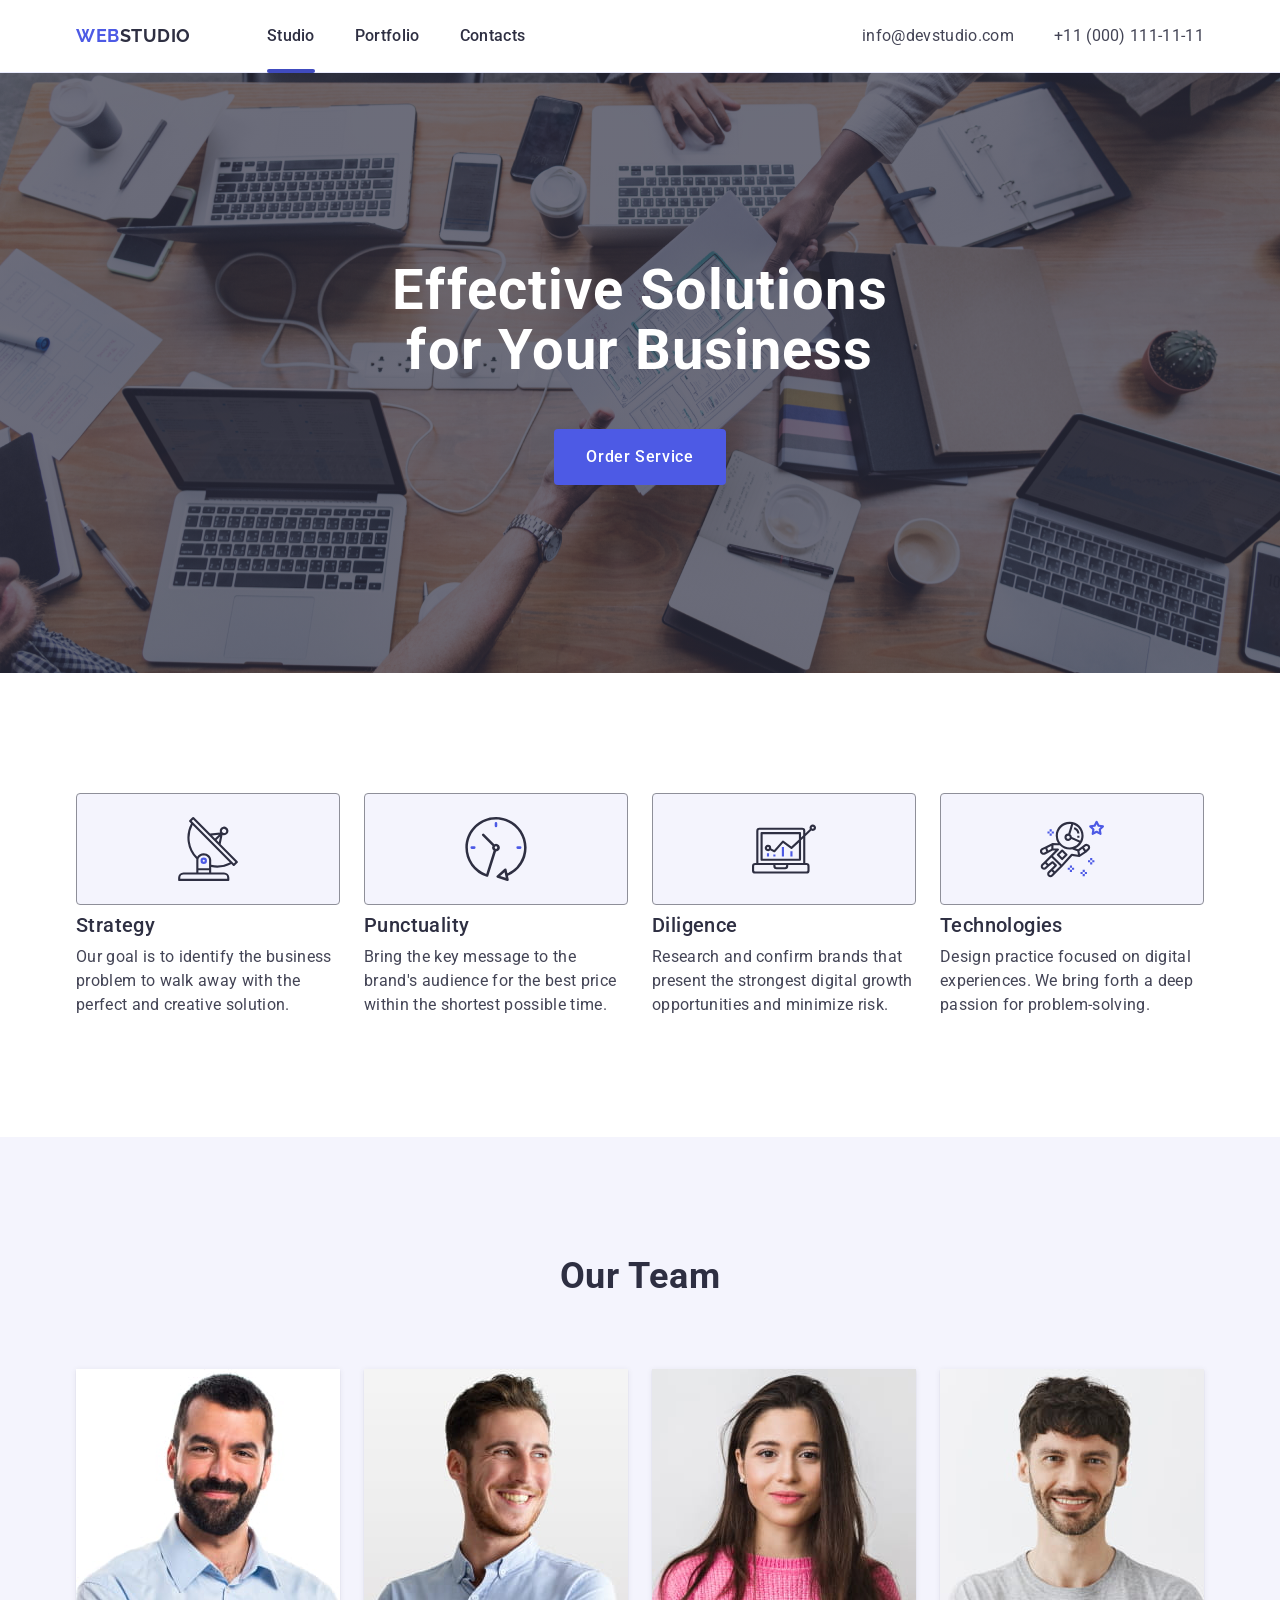
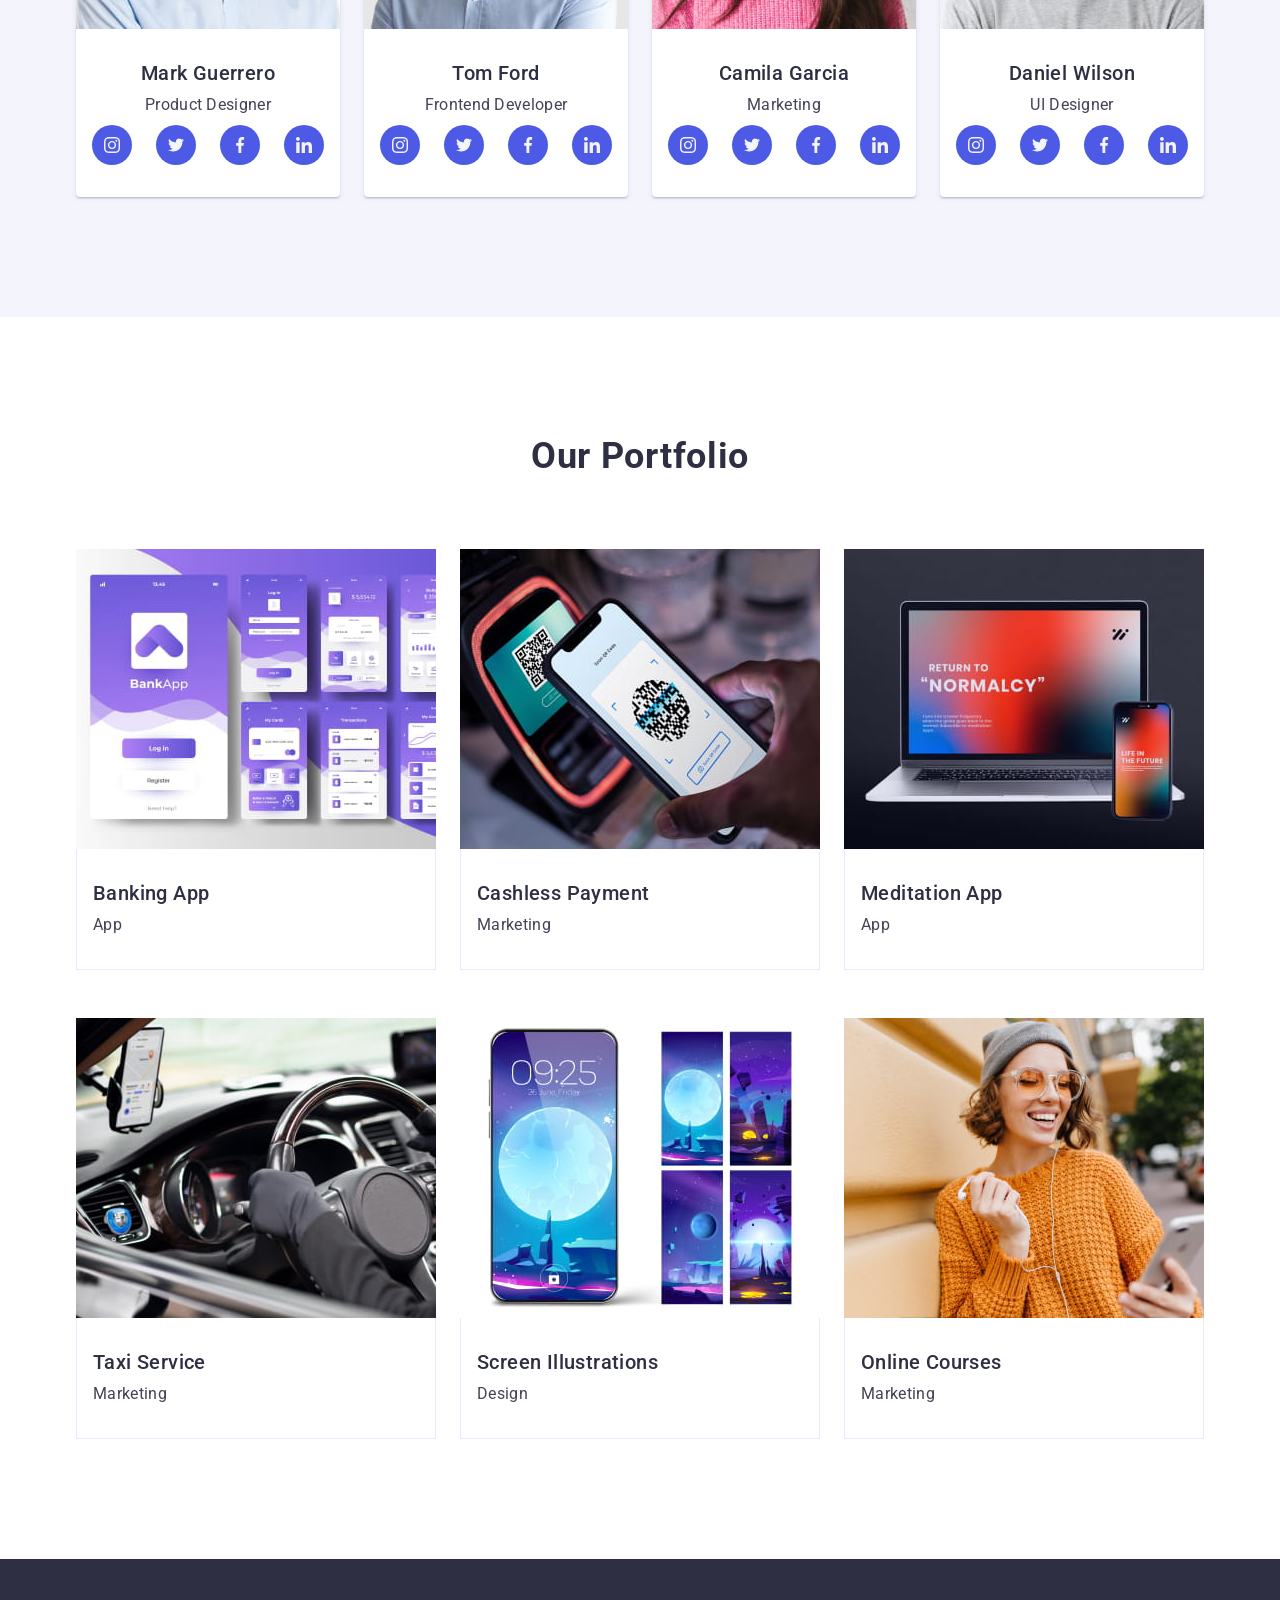
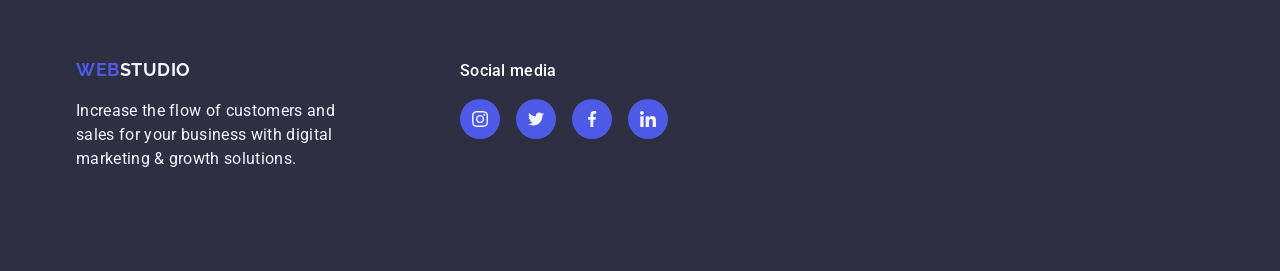
==== commit 618d9e14: "Try 01" ====
--- a/index.html
+++ b/index.html
@@ -21,6 +21,7 @@
   </head>
 
   <body>
+    <!-- Header -->
     <header class="header">
       <div class="container header-container">
         <nav class="header-nav">
@@ -28,7 +29,7 @@
             >Web<span class="logo-dark">Studio</span></a
           >
           <ul class="header-nav-list">
-            <li class="header-nav-item">
+            <li class="header-nav-item active">
               <a href="./index.html" class="header-nav-link">Studio</a>
             </li>
             <li class="header-nav-item">
@@ -65,6 +66,7 @@
     </header>
 
     <main>
+      <!-- Hero -->
       <section class="hero">
         <div class="container hero-container">
           <h1 class="hero-title">Effective Solutions for Your Business</h1>
@@ -72,11 +74,17 @@
         </div>
       </section>
 
+      <!-- Values -->
       <section class="section values">
         <div class="container values-container">
           <h2 class="visually-hidden">Our Values</h2>
           <ul class="values-list">
             <li class="values-item">
+              <div class="values-icon-box">
+                <svg class="values-icon" width="64" height="64">
+                  <use href="./images/sprite.svg#strategy"></use>
+                </svg>
+              </div>
               <h3 class="values-item-title">Strategy</h3>
               <p class="values-item-caption">
                 Our goal is to identify the business problem to walk away with
@@ -84,6 +92,11 @@
               </p>
             </li>
             <li class="values-item">
+              <div class="values-icon-box">
+                <svg class="values-icon" width="64" height="64">
+                  <use href="./images/sprite.svg#punctuality"></use>
+                </svg>
+              </div>
               <h3 class="values-item-title">Punctuality</h3>
               <p class="values-item-caption">
                 Bring the key message to the brand's audience for the best price
@@ -91,6 +104,11 @@
               </p>
             </li>
             <li class="values-item">
+              <div class="values-icon-box">
+                <svg class="values-icon" width="64" height="64">
+                  <use href="./images/sprite.svg#diligence"></use>
+                </svg>
+              </div>
               <h3 class="values-item-title">Diligence</h3>
               <p class="values-item-caption">
                 Research and confirm brands that present the strongest digital
@@ -98,6 +116,11 @@
               </p>
             </li>
             <li class="values-item">
+              <div class="values-icon-box">
+                <svg class="values-icon" width="64" height="64">
+                  <use href="./images/sprite.svg#technologies"></use>
+                </svg>
+              </div>
               <h3 class="values-item-title">Technologies</h3>
               <p class="values-item-caption">
                 Design practice focused on digital experiences. We bring forth a
@@ -108,6 +131,7 @@
         </div>
       </section>
 
+      <!-- Team -->
       <section class="section team">
         <div class="container team-container">
           <h2 class="title team-title">Our Team</h2>
@@ -124,6 +148,60 @@
               <div class="team-item-caption">
                 <h3 class="team-item-name">Mark Guerrero</h3>
                 <p class="team-item-position">Product Designer</p>
+                <ul class="team-item-socials">
+                  <li class="team-item-social">
+                    <a
+                      href="https://www.instagram.com/"
+                      class="team-item-link"
+                      target="_blank"
+                      aria-label="instagram"
+                      rel="noopener noreferrer nofollow"
+                    >
+                      <svg class="team-item-icon" width="16" height="16">
+                        <use href="./images/sprite.svg#instagram"></use>
+                      </svg>
+                    </a>
+                  </li>
+                  <li class="team-item-social">
+                    <a
+                      href="https://www.twitter.com/"
+                      class="team-item-link"
+                      target="_blank"
+                      aria-label="twitter"
+                      rel="noopener noreferrer nofollow"
+                    >
+                      <svg class="team-item-icon" width="16" height="16">
+                        <use href="./images/sprite.svg#twitter"></use>
+                      </svg>
+                    </a>
+                  </li>
+                  <li class="team-item-social">
+                    <a
+                      href="https://www.facebook.com/"
+                      class="team-item-link"
+                      target="_blank"
+                      aria-label="facebook"
+                      rel="noopener noreferrer nofollow"
+                    >
+                      <svg class="team-item-icon" width="16" height="16">
+                        <use href="./images/sprite.svg#facebook"></use>
+                      </svg>
+                    </a>
+                  </li>
+                  <li class="team-item-social">
+                    <a
+                      href="https://www.linkedin.com/"
+                      class="team-item-link"
+                      target="_blank"
+                      aria-label="linkedin"
+                      rel="noopener noreferrer nofollow"
+                    >
+                      <svg class="team-item-icon" width="16" height="16">
+                        <use href="./images/sprite.svg#linkedin"></use>
+                      </svg>
+                    </a>
+                  </li>
+                </ul>
               </div>
             </li>
 
@@ -138,6 +216,60 @@
               <div class="team-item-caption">
                 <h3 class="team-item-name">Tom Ford</h3>
                 <p class="team-item-position">Frontend Developer</p>
+                <ul class="team-item-socials">
+                  <li class="team-item-social">
+                    <a
+                      href="https://www.instagram.com/"
+                      class="team-item-link"
+                      target="_blank"
+                      aria-label="instagram"
+                      rel="noopener noreferrer nofollow"
+                    >
+                      <svg class="team-item-icon" width="16" height="16">
+                        <use href="./images/sprite.svg#instagram"></use>
+                      </svg>
+                    </a>
+                  </li>
+                  <li class="team-item-social">
+                    <a
+                      href="https://www.twitter.com/"
+                      class="team-item-link"
+                      target="_blank"
+                      aria-label="twitter"
+                      rel="noopener noreferrer nofollow"
+                    >
+                      <svg class="team-item-icon" width="16" height="16">
+                        <use href="./images/sprite.svg#twitter"></use>
+                      </svg>
+                    </a>
+                  </li>
+                  <li class="team-item-social">
+                    <a
+                      href="https://www.facebook.com/"
+                      class="team-item-link"
+                      target="_blank"
+                      aria-label="facebook"
+                      rel="noopener noreferrer nofollow"
+                    >
+                      <svg class="team-item-icon" width="16" height="16">
+                        <use href="./images/sprite.svg#facebook"></use>
+                      </svg>
+                    </a>
+                  </li>
+                  <li class="team-item-social">
+                    <a
+                      href="https://www.linkedin.com/"
+                      class="team-item-link"
+                      target="_blank"
+                      aria-label="linkedin"
+                      rel="noopener noreferrer nofollow"
+                    >
+                      <svg class="team-item-icon" width="16" height="16">
+                        <use href="./images/sprite.svg#linkedin"></use>
+                      </svg>
+                    </a>
+                  </li>
+                </ul>
               </div>
             </li>
 
@@ -152,6 +284,60 @@
               <div class="team-item-caption">
                 <h3 class="team-item-name">Camila Garcia</h3>
                 <p class="team-item-position">Marketing</p>
+                <ul class="team-item-socials">
+                  <li class="team-item-social">
+                    <a
+                      href="https://www.instagram.com/"
+                      class="team-item-link"
+                      target="_blank"
+                      aria-label="instagram"
+                      rel="noopener noreferrer nofollow"
+                    >
+                      <svg class="team-item-icon" width="16" height="16">
+                        <use href="./images/sprite.svg#instagram"></use>
+                      </svg>
+                    </a>
+                  </li>
+                  <li class="team-item-social">
+                    <a
+                      href="https://www.twitter.com/"
+                      class="team-item-link"
+                      target="_blank"
+                      aria-label="twitter"
+                      rel="noopener noreferrer nofollow"
+                    >
+                      <svg class="team-item-icon" width="16" height="16">
+                        <use href="./images/sprite.svg#twitter"></use>
+                      </svg>
+                    </a>
+                  </li>
+                  <li class="team-item-social">
+                    <a
+                      href="https://www.facebook.com/"
+                      class="team-item-link"
+                      target="_blank"
+                      aria-label="facebook"
+                      rel="noopener noreferrer nofollow"
+                    >
+                      <svg class="team-item-icon" width="16" height="16">
+                        <use href="./images/sprite.svg#facebook"></use>
+                      </svg>
+                    </a>
+                  </li>
+                  <li class="team-item-social">
+                    <a
+                      href="https://www.linkedin.com/"
+                      class="team-item-link"
+                      target="_blank"
+                      aria-label="linkedin"
+                      rel="noopener noreferrer nofollow"
+                    >
+                      <svg class="team-item-icon" width="16" height="16">
+                        <use href="./images/sprite.svg#linkedin"></use>
+                      </svg>
+                    </a>
+                  </li>
+                </ul>
               </div>
             </li>
 
@@ -166,25 +352,90 @@
               <div class="team-item-caption">
                 <h3 class="team-item-name">Daniel Wilson</h3>
                 <p class="team-item-position">UI Designer</p>
+                <ul class="team-item-socials">
+                  <li class="team-item-social">
+                    <a
+                      href="https://www.instagram.com/"
+                      class="team-item-link"
+                      target="_blank"
+                      aria-label="instagram"
+                      rel="noopener noreferrer nofollow"
+                    >
+                      <svg class="team-item-icon" width="16" height="16">
+                        <use href="./images/sprite.svg#instagram"></use>
+                      </svg>
+                    </a>
+                  </li>
+                  <li class="team-item-social">
+                    <a
+                      href="https://www.twitter.com/"
+                      class="team-item-link"
+                      target="_blank"
+                      aria-label="twitter"
+                      rel="noopener noreferrer nofollow"
+                    >
+                      <svg class="team-item-icon" width="16" height="16">
+                        <use href="./images/sprite.svg#twitter"></use>
+                      </svg>
+                    </a>
+                  </li>
+                  <li class="team-item-social">
+                    <a
+                      href="https://www.facebook.com/"
+                      class="team-item-link"
+                      target="_blank"
+                      aria-label="facebook"
+                      rel="noopener noreferrer nofollow"
+                    >
+                      <svg class="team-item-icon" width="16" height="16">
+                        <use href="./images/sprite.svg#facebook"></use>
+                      </svg>
+                    </a>
+                  </li>
+                  <li class="team-item-social">
+                    <a
+                      href="https://www.linkedin.com/"
+                      class="team-item-link"
+                      target="_blank"
+                      aria-label="linkedin"
+                      rel="noopener noreferrer nofollow"
+                    >
+                      <svg class="team-item-icon" width="16" height="16">
+                        <use href="./images/sprite.svg#linkedin"></use>
+                      </svg>
+                    </a>
+                  </li>
+                </ul>
               </div>
             </li>
           </ul>
         </div>
       </section>
 
+      <!-- Portfolio -->
       <section class="section portfolio">
         <div class="container portfolio-container">
           <h2 class="title portfolio-title">Our Portfolio</h2>
 
           <ul class="portfolio-list">
             <li class="portfolio-item">
-              <img
-                src="./images/portfolio/img-01.jpg"
-                alt="A series of user interface screens for a mobile banking application named 'BankApp.' The screens feature a purple and white color scheme and display various functionalities including the main screen with login and register options, a log in screen with fields for name and password, a dashboard showing the user's balance, a screen for managing cards, a transactions list, and an accounts screen with a graph of account activity."
-                class="portfolio-image"
-                width="360"
-                height="300"
-              />
+              <div class="portfolio-img-box">
+                <img
+                  src="./images/portfolio/img-01.jpg"
+                  alt="A series of user interface screens for a mobile banking application named 'BankApp.' The screens feature a purple and white color scheme and display various functionalities including the main screen with login and register options, a log in screen with fields for name and password, a dashboard showing the user's balance, a screen for managing cards, a transactions list, and an accounts screen with a graph of account activity."
+                  class="portfolio-image"
+                  width="360"
+                  height="300"
+                />
+                <div class="portfolio-img-overlay">
+                  <p class="portfolio-overlay-text">
+                    14 Stylish and User-Friendly App Design Concepts · Task
+                    Manager App · Calorie Tracker App · Exotic Fruit Ecommerce
+                    App · Cloud Storage App
+                  </p>
+                </div>
+              </div>
+
               <div class="portfolio-caption">
                 <h3 class="portfolio-subtitle">Banking App</h3>
                 <p class="portfolio-desc">App</p>
@@ -192,13 +443,23 @@
             </li>
 
             <li class="portfolio-item">
-              <img
-                src="./images/portfolio/img-02.jpg"
-                alt="A person holding a smartphone with a QR code scanning application open. The phone screen shows a QR code being scanned, with a blue line indicating the scanning process. In the background, there's a payment terminal displaying another QR code on its screen."
-                class="portfolio-image"
-                width="360"
-                height="300"
-              />
+              <div class="portfolio-img-box">
+                <img
+                  src="./images/portfolio/img-02.jpg"
+                  alt="A person holding a smartphone with a QR code scanning application open. The phone screen shows a QR code being scanned, with a blue line indicating the scanning process. In the background, there's a payment terminal displaying another QR code on its screen."
+                  class="portfolio-image"
+                  width="360"
+                  height="300"
+                />
+                <div class="portfolio-img-overlay">
+                  <p class="portfolio-overlay-text">
+                    14 Stylish and User-Friendly App Design Concepts · Task
+                    Manager App · Calorie Tracker App · Exotic Fruit Ecommerce
+                    App · Cloud Storage App
+                  </p>
+                </div>
+              </div>
+
               <div class="portfolio-caption">
                 <h3 class="portfolio-subtitle">Cashless Payment</h3>
                 <p class="portfolio-desc">Marketing</p>
@@ -206,13 +467,23 @@
             </li>
 
             <li class="portfolio-item">
-              <img
-                src="./images/portfolio/img-03.jpg"
-                alt="A laptop and a smartphone side by side, both displaying the same website, adapted to fit each device's screen."
-                class="portfolio-image"
-                width="360"
-                height="300"
-              />
+              <div class="portfolio-img-box">
+                <img
+                  src="./images/portfolio/img-03.jpg"
+                  alt="A laptop and a smartphone side by side, both displaying the same website, adapted to fit each device's screen."
+                  class="portfolio-image"
+                  width="360"
+                  height="300"
+                />
+                <div class="portfolio-img-overlay">
+                  <p class="portfolio-overlay-text">
+                    14 Stylish and User-Friendly App Design Concepts · Task
+                    Manager App · Calorie Tracker App · Exotic Fruit Ecommerce
+                    App · Cloud Storage App
+                  </p>
+                </div>
+              </div>
+
               <div class="portfolio-caption">
                 <h3 class="portfolio-subtitle">Meditation App</h3>
                 <p class="portfolio-desc">App</p>
@@ -220,13 +491,23 @@
             </li>
 
             <li class="portfolio-item">
-              <img
-                src="./images/portfolio/img-04.jpg"
-                alt="The image shows the interior of a car with a focus on the steering wheel and dashboard. A person wearing gloves is holding the steering wheel. Mounted on the dashboard is a smartphone displaying a navigation application, showing a map and directions. The navigation app on the phone is the key element, indicating the driver is relying on it for guidance. The dashboard also features a speedometer and other controls."
-                class="portfolio-image"
-                width="360"
-                height="300"
-              />
+              <div class="portfolio-img-box">
+                <img
+                  src="./images/portfolio/img-04.jpg"
+                  alt="The image shows the interior of a car with a focus on the steering wheel and dashboard. A person wearing gloves is holding the steering wheel. Mounted on the dashboard is a smartphone displaying a navigation application, showing a map and directions. The navigation app on the phone is the key element, indicating the driver is relying on it for guidance. The dashboard also features a speedometer and other controls."
+                  class="portfolio-image"
+                  width="360"
+                  height="300"
+                />
+                <div class="portfolio-img-overlay">
+                  <p class="portfolio-overlay-text">
+                    14 Stylish and User-Friendly App Design Concepts · Task
+                    Manager App · Calorie Tracker App · Exotic Fruit Ecommerce
+                    App · Cloud Storage App
+                  </p>
+                </div>
+              </div>
+
               <div class="portfolio-caption">
                 <h3 class="portfolio-subtitle">Taxi Service</h3>
                 <p class="portfolio-desc">Marketing</p>
@@ -234,13 +515,23 @@
             </li>
 
             <li class="portfolio-item">
-              <img
-                src="./images/portfolio/img-05.jpg"
-                alt="A smartphone with a vibrant and futuristic lock screen display. The lock screen shows a large, glowing moon or planet in a blue and purple night sky with stars, surrounded by abstract rock formations and an otherworldly landscape. The time is displayed as 09:25, and the date is 25 June, Friday. To the right of the smartphone are four vertical panels, each depicting different scenes of similar otherworldly landscapes, including glowing moons, rock formations, and reflective water surfaces."
-                class="portfolio-image"
-                width="360"
-                height="300"
-              />
+              <div class="portfolio-img-box">
+                <img
+                  src="./images/portfolio/img-05.jpg"
+                  alt="A smartphone with a vibrant and futuristic lock screen display. The lock screen shows a large, glowing moon or planet in a blue and purple night sky with stars, surrounded by abstract rock formations and an otherworldly landscape. The time is displayed as 09:25, and the date is 25 June, Friday. To the right of the smartphone are four vertical panels, each depicting different scenes of similar otherworldly landscapes, including glowing moons, rock formations, and reflective water surfaces."
+                  class="portfolio-image"
+                  width="360"
+                  height="300"
+                />
+                <div class="portfolio-img-overlay">
+                  <p class="portfolio-overlay-text">
+                    14 Stylish and User-Friendly App Design Concepts · Task
+                    Manager App · Calorie Tracker App · Exotic Fruit Ecommerce
+                    App · Cloud Storage App
+                  </p>
+                </div>
+              </div>
+
               <div class="portfolio-caption">
                 <h3 class="portfolio-subtitle">Screen Illustrations</h3>
                 <p class="portfolio-desc">Design</p>
@@ -248,13 +539,23 @@
             </li>
 
             <li class="portfolio-item">
-              <img
-                src="./images/portfolio/img-06.jpg"
-                alt="A person wearing a gray beanie and an orange knitted sweater, holding a smartphone in one hand and an earbud in the other. The person is standing against a yellow wall on a street. The background includes blurred elements like trees and buildings, indicating an outdoor urban setting. The person appears to be engaged with the smartphone."
-                class="portfolio-image"
-                width="360"
-                height="300"
-              />
+              <div class="portfolio-img-box">
+                <img
+                  src="./images/portfolio/img-06.jpg"
+                  alt="A person wearing a gray beanie and an orange knitted sweater, holding a smartphone in one hand and an earbud in the other. The person is standing against a yellow wall on a street. The background includes blurred elements like trees and buildings, indicating an outdoor urban setting. The person appears to be engaged with the smartphone."
+                  class="portfolio-image"
+                  width="360"
+                  height="300"
+                />
+                <div class="portfolio-img-overlay">
+                  <p class="portfolio-overlay-text">
+                    14 Stylish and User-Friendly App Design Concepts · Task
+                    Manager App · Calorie Tracker App · Exotic Fruit Ecommerce
+                    App · Cloud Storage App
+                  </p>
+                </div>
+              </div>
+
               <div class="portfolio-caption">
                 <h3 class="portfolio-subtitle">Online Courses</h3>
                 <p class="portfolio-desc">Marketing</p>
@@ -265,15 +566,76 @@
       </section>
     </main>
 
+    <!-- Footer -->
     <footer class="footer">
       <div class="container footer-container">
-        <a href="/" class="logo footer-logo"
-          >Web<span class="logo-light">Studio</span></a
-        >
-        <p class="footer-desc">
-          Increase the flow of customers and sales for your business with
-          digital marketing & growth solutions.
-        </p>
+        <div class="footer-top-line">
+          <a href="/" class="logo footer-logo"
+            >Web<span class="logo-light">Studio</span></a
+          >
+          <p class="footer-socials-title">Social media</p>
+        </div>
+
+        <div class="footer-bottom-line">
+          <p class="footer-desc">
+            Increase the flow of customers and sales for your business with
+            digital marketing & growth solutions.
+          </p>
+          <ul class="footer-socials-list">
+            <li class="footer-socials-item">
+              <a
+                href="https://www.instagram.com/"
+                class="footer-socials-link"
+                target="_blank"
+                aria-label="instagram"
+                rel="noopener noreferrer nofollow"
+              >
+                <svg class="footer-socials-icon" width="16" height="16">
+                  <use href="./images/sprite.svg#instagram"></use>
+                </svg>
+              </a>
+            </li>
+            <li class="footer-socials-item">
+              <a
+                href="https://www.twitter.com/"
+                class="footer-socials-link"
+                target="_blank"
+                aria-label="twitter"
+                rel="noopener noreferrer nofollow"
+              >
+                <svg class="footer-socials-icon" width="16" height="16">
+                  <use href="./images/sprite.svg#twitter"></use>
+                </svg>
+              </a>
+            </li>
+            <li class="footer-socials-item">
+              <a
+                href="https://www.facebook.com/"
+                class="footer-socials-link"
+                target="_blank"
+                aria-label="facebook"
+                rel="noopener noreferrer nofollow"
+              >
+                <svg class="footer-socials-icon" width="16" height="16">
+                  <use href="./images/sprite.svg#facebook"></use>
+                </svg>
+              </a>
+            </li>
+            <li class="footer-socials-item">
+              <a
+                href="https://www.linkedin.com/"
+                class="footer-socials-link"
+                target="_blank"
+                aria-label="linkedin"
+                rel="noopener noreferrer nofollow"
+              >
+                <svg class="footer-socials-icon" width="16" height="16">
+                  <use href="./images/sprite.svg#linkedin"></use>
+                </svg>
+              </a>
+            </li>
+          </ul>
+        </div>
       </div>
     </footer>
   </body>
--- a/css/styles.css
+++ b/css/styles.css
@@ -2,16 +2,20 @@
 
 :root {
   /* Color Variables */
-  --cl-iris: rgb(77, 90, 229);
-  --cl-ocean: rgb(64, 75, 191);
-  --cl-navy-blue: rgb(46, 47, 66);
-  --cl-green: rgb(49, 208, 170);
-  --cl-slate: rgb(67, 68, 85);
-  --cl-light-slate: rgb(142, 143, 153);
-  --cl-cornflower: rgb(231, 233, 252);
-  --cl-cloud: rgb(244, 244, 253);
-  --cl-dairy-FCFCFC: rgb(252, 252, 252);
-  --cl-white: rgb(255, 255, 255);
+  --cl-iris: 77, 90, 229; /* #4d5ae5 */
+  --cl-ocean: 64, 75, 191; /* #404bbf */
+  --cl-navy-blue: 46, 47, 66; /* #2e2f42 */
+  --cl-green: 49, 208, 170; /* #31d0aa */
+  --cl-slate: 67, 68, 85; /* #434455 */
+  --cl-light-slate: 142, 143, 153; /* #8e8f99 */
+  --cl-cornflower: 231, 233, 252; /* #e7e9fc */
+  --cl-cloud: 244, 244, 253; /* #f4f4fd */
+  --cl-dairy-fcfcfc: 252, 252, 252; /* #fcfcfc */
+  --cl-white: 255, 255, 255; /* #ffffff */
+
+  /* Animation */
+  --transition-hover-focus: 250ms cubic-bezier(0.4, 0, 0.2, 1);
+  /* --transition-hover-focus: 2000ms cubic-bezier(0.4, 0, 0.2, 1); */
 }
 
 * {
@@ -23,8 +27,8 @@
 body {
   font-family: 'Roboto', sans-serif;
 
-  color: var(--cl-slate);
-  background-color: var(--cl-white);
+  color: rgb(var(--cl-slate));
+  background-color: rgb(var(--cl-white));
 }
 
 button {
@@ -90,7 +94,7 @@
   line-height: 1.11;
   letter-spacing: 0.02em;
 
-  color: var(--cl-navy-blue);
+  color: rgb(var(--cl-navy-blue));
 }
 
 .logo {
@@ -102,15 +106,15 @@
   line-height: 1.17;
   letter-spacing: 0.03em;
   text-transform: uppercase;
-  color: var(--cl-iris);
+  color: rgb(var(--cl-iris));
 }
 
 .logo-dark {
-  color: var(--cl-navy-blue);
+  color: rgb(var(--cl-navy-blue));
 }
 
 .logo-light {
-  color: var(--cl-cloud);
+  color: rgb(var(--cl-cloud));
 }
 
 .btn {
@@ -121,14 +125,16 @@
   line-height: 1.5;
   letter-spacing: 0.04em;
 
-  color: var(--cl-white);
-
-  background: var(--cl-iris);
+  color: rgb(var(--cl-white));
+
+  background: rgb(var(--cl-iris));
+
+  transition: background-color var(--transition-hover-focus);
 }
 
 .btn:hover,
 .btn:focus {
-  background: var(--cl-ocean);
+  background-color: rgb(var(--cl-ocean));
 }
 
 /* #endregion */
@@ -136,7 +142,7 @@
 /* #region Layout: Header */
 
 .header {
-  border-bottom: 1px solid var(--cl-cornflower);
+  border-bottom: 1px solid rgb(var(--cl-cornflower));
 }
 
 .header-container {
@@ -159,6 +165,21 @@
 }
 
 .header-nav-item {
+  position: relative;
+}
+
+.header-nav-item.active::after {
+  content: '';
+  display: block;
+  width: 100%;
+  height: 4px;
+
+  position: absolute;
+  left: 0;
+  bottom: -1px;
+
+  border-radius: 2px;
+  background: rgb(var(--cl-ocean));
 }
 
 .header-nav-link {
@@ -168,12 +189,14 @@
   line-height: 1.5;
   letter-spacing: 0.02em;
 
-  color: var(--cl-navy-blue);
+  color: rgb(var(--cl-navy-blue));
+
+  transition: color var(--transition-hover-focus);
 }
 
 .header-nav-link:hover,
 .header-nav-link:focus {
-  color: var(--cl-ocean);
+  color: rgb(var(--cl-ocean));
 }
 
 .header-adress {
@@ -193,12 +216,14 @@
   line-height: 1.5;
   letter-spacing: 0.02em;
 
-  color: var(--cl-slate);
+  color: rgb(var(--cl-slate));
+
+  transition: color var(--transition-hover-focus);
 }
 
 .header-adress-link:hover,
 .header-adress-link:focus {
-  color: var(--cl-ocean);
+  color: rgb(var(--cl-ocean));
 }
 
 /* #endregion */
@@ -206,8 +231,19 @@
 /* #region Layout: Hero */
 
 .hero {
-  background: var(--cl-navy-blue);
+  background: rgb(var(--cl-navy-blue));
   padding: 188px 0;
+
+  background-image: linear-gradient(
+      to bottom,
+      rgba(var(--cl-navy-blue), 0.7),
+      rgba(var(--cl-navy-blue), 0.7)
+    ),
+    url(../images/hero/bg.jpg);
+
+  background-size: auto;
+  background-repeat: no-repeat;
+  background-position: center top;
 }
 
 .hero-container {
@@ -226,7 +262,7 @@
   line-height: 1.07;
   letter-spacing: 0.02em;
 
-  color: var(--cl-white);
+  color: rgb(var(--cl-white));
 }
 
 .hero-btn {
@@ -256,6 +292,22 @@
   width: calc((100% - 72px) / 4);
   display: flex;
   flex-direction: column;
+}
+
+.values-icon-box {
+  display: flex;
+  justify-content: center;
+  align-items: center;
+  height: 112px;
+
+  margin-bottom: 8px;
+
+  border-radius: 4px;
+  border: 1px solid rgb(var(--cl-light-slate));
+  background: rgb(var(--cl-cloud));
+}
+
+.values-icon {
 }
 
 .values-item-title {
@@ -266,7 +318,7 @@
   line-height: 1.2;
   letter-spacing: 0.02em;
 
-  color: var(--cl-navy-blue);
+  color: rgb(var(--cl-navy-blue));
 }
 
 .values-item-caption {
@@ -279,7 +331,7 @@
 /* #region Layout: Team */
 
 .team {
-  background-color: var(--cl-cloud);
+  background-color: rgb(var(--cl-cloud));
 }
 
 .team-container {
@@ -301,7 +353,7 @@
   width: calc((100% - 72px) / 4);
   border-radius: 0 0 4px 4px;
 
-  background-color: var(--cl-white);
+  background-color: rgb(var(--cl-white));
 
   box-shadow: 0px 1px 6px 0px rgba(46, 47, 66, 0.08),
     0px 1px 1px 0px rgba(46, 47, 66, 0.16),
@@ -315,7 +367,7 @@
   display: flex;
   flex-direction: column;
 
-  padding: 32px 0;
+  padding: 32px 16px;
 }
 
 .team-item-name {
@@ -328,14 +380,48 @@
   line-height: 1.2;
   letter-spacing: 0.02em;
 
-  color: var(--cl-navy-blue);
+  color: rgb(var(--cl-navy-blue));
 }
 
 .team-item-position {
   text-align: center;
-
-  line-height: 1.5;
-  letter-spacing: 0.02em;
+  margin-bottom: 8px;
+
+  line-height: 1.5;
+  letter-spacing: 0.02em;
+}
+
+.team-item-socials {
+  display: flex;
+  justify-content: space-between;
+}
+
+.team-item-social {
+}
+
+.team-item-link {
+  display: flex;
+  justify-content: center;
+  align-items: center;
+
+  width: 40px;
+  height: 40px;
+  border-radius: 50%;
+
+  background-color: rgb(var(--cl-iris));
+
+  color: rgb(var(--cl-cloud));
+
+  transition: background-color var(--transition-hover-focus);
+}
+
+.team-item-link:hover,
+.team-item-link:focus {
+  background-color: rgb(var(--cl-ocean));
+}
+
+.team-item-icon {
+  fill: currentColor;
 }
 
 /* #endregion */
@@ -359,18 +445,61 @@
 
 .portfolio-item {
   width: 360px;
+
+  cursor: pointer;
+
+  transition: box-shadow var(--transition-hover-focus);
+}
+
+.portfolio-item:hover,
+.portfolio-item:focus {
+  box-shadow: 0px 1px 6px 0px rgba(46, 47, 66, 0.08),
+    0px 1px 1px 0px rgba(46, 47, 66, 0.16),
+    0px 2px 1px 0px rgba(46, 47, 66, 0.08);
+}
+
+.portfolio-img-box {
+  position: relative;
+
+  overflow: hidden;
 }
 
 .portfolio-image {
 }
 
+.portfolio-img-overlay {
+  position: absolute;
+
+  height: 300px;
+
+  padding: 40px 32px;
+
+  background-color: rgb(var(--cl-iris));
+
+  top: 100%;
+
+  transition: top var(--transition-hover-focus);
+}
+
+.portfolio-item:hover .portfolio-img-overlay,
+.portfolio-item:focus .portfolio-img-overlay {
+  top: 0;
+}
+
+.portfolio-overlay-text {
+  line-height: 1.5;
+  letter-spacing: 0.02em;
+
+  color: rgb(var(--cl-cloud));
+}
+
 .portfolio-caption {
   display: flex;
   flex-direction: column;
 
   padding: 32px 16px;
 
-  border: 1px solid var(--cl-cornflower);
+  border: 1px solid rgb(var(--cl-cornflower));
   border-top: none;
 }
 
@@ -382,7 +511,7 @@
   line-height: 1.2;
   letter-spacing: 0.02em;
 
-  color: var(--cl-navy-blue);
+  color: rgb(var(--cl-navy-blue));
 }
 
 .portfolio-desc {
@@ -397,14 +526,34 @@
 .footer {
   padding: 100px 0;
 
-  background: var(--cl-navy-blue);
+  background: rgb(var(--cl-navy-blue));
 }
 
 .footer-container {
 }
 
+.footer-top-line {
+  display: flex;
+  align-items: baseline;
+  gap: 269px;
+
+  margin-bottom: 16px;
+}
+
 .footer-logo {
-  margin-bottom: 16px;
+}
+
+.footer-socials-title {
+  font-weight: 500;
+  line-height: 1.5;
+  letter-spacing: 0.02em;
+
+  color: rgb(var(--cl-white));
+}
+
+.footer-bottom-line {
+  display: flex;
+  gap: 120px;
 }
 
 .footer-desc {
@@ -413,7 +562,38 @@
   line-height: 1.5;
   letter-spacing: 0.02em;
 
-  color: var(--cl-cloud);
-}
-
-/* #endregion */
+  color: rgb(var(--cl-cloud));
+}
+
+.footer-socials-list {
+  display: flex;
+  gap: 16px;
+}
+
+.footer-socials-item {
+}
+
+.footer-socials-link {
+  display: flex;
+  justify-content: center;
+  align-items: center;
+  width: 40px;
+  height: 40px;
+  border-radius: 50%;
+
+  background-color: rgb(var(--cl-iris));
+  color: rgb(var(--cl-cloud));
+
+  transition: background-color var(--transition-hover-focus);
+}
+
+.footer-socials-link:hover,
+.footer-socials-link:focus {
+  background-color: rgb(var(--cl-green));
+}
+
+.footer-socials-icon {
+  fill: currentColor;
+}
+
+/* #endregion */
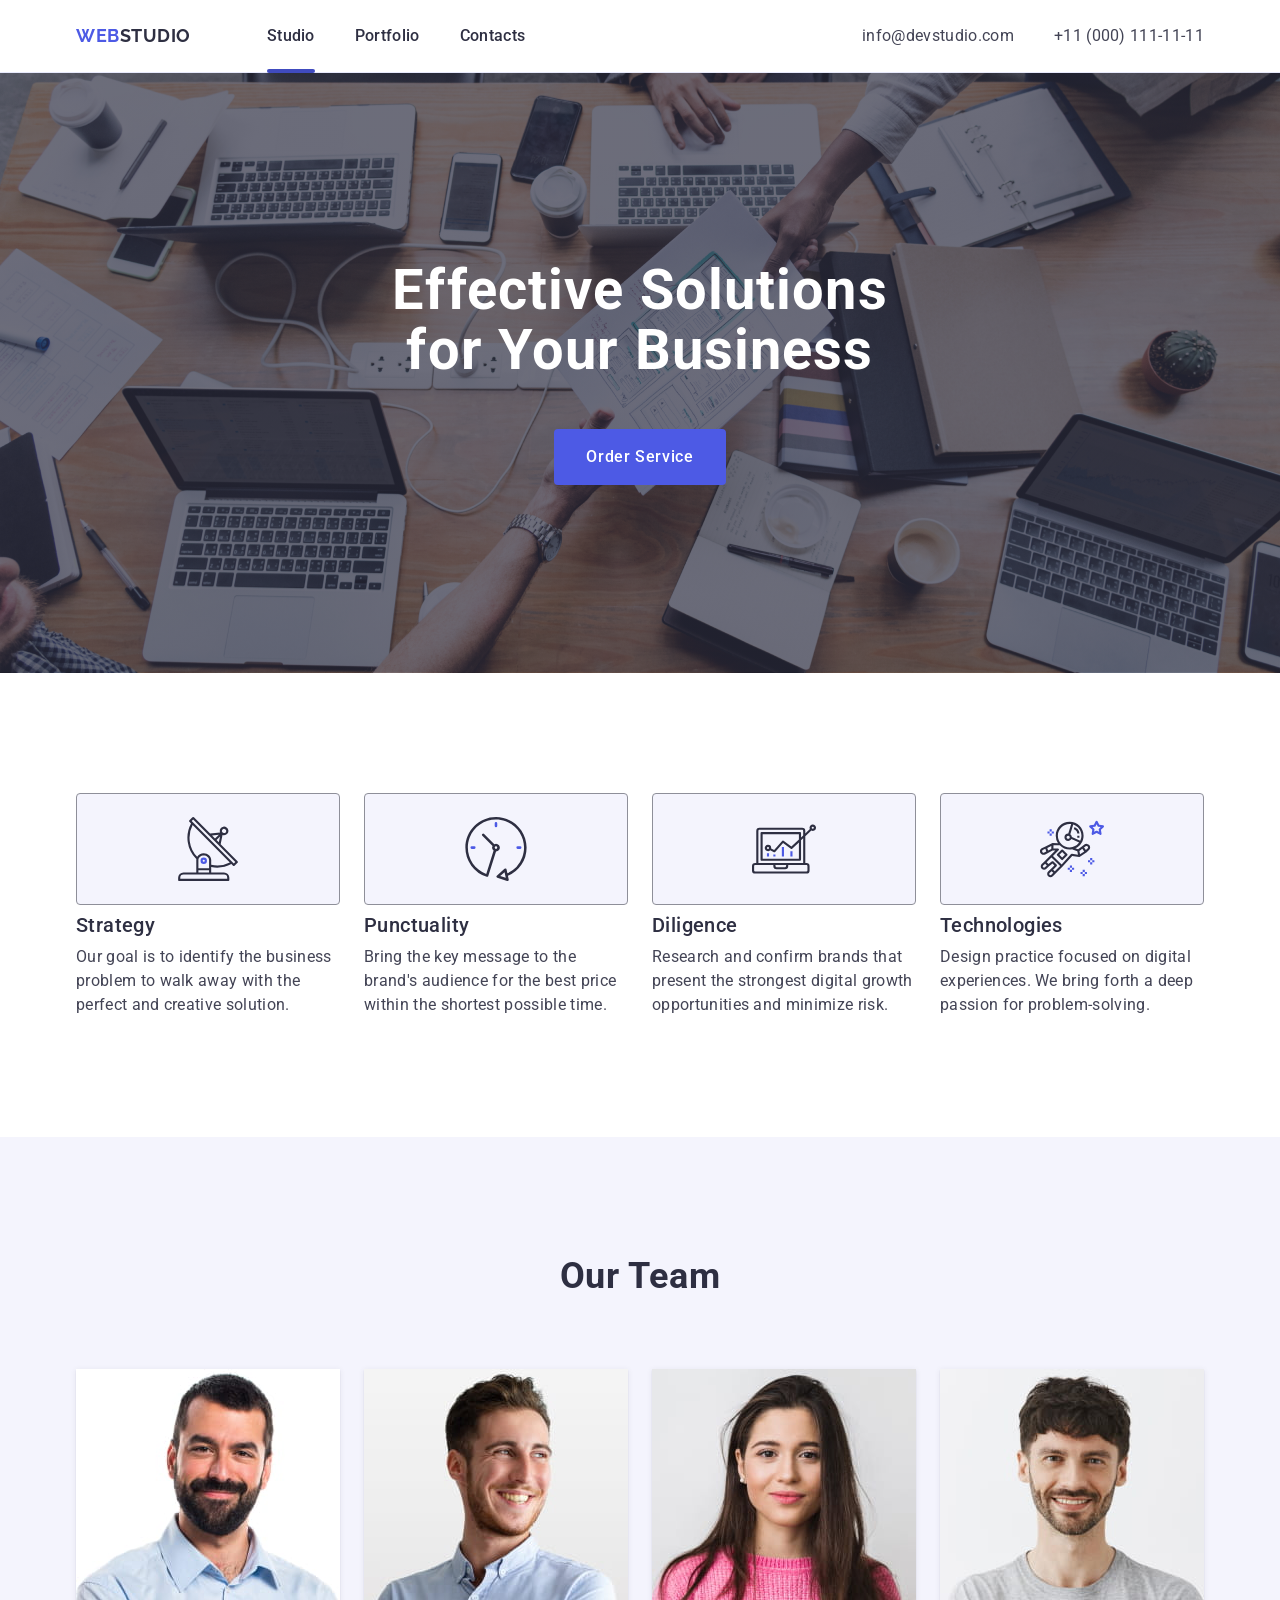
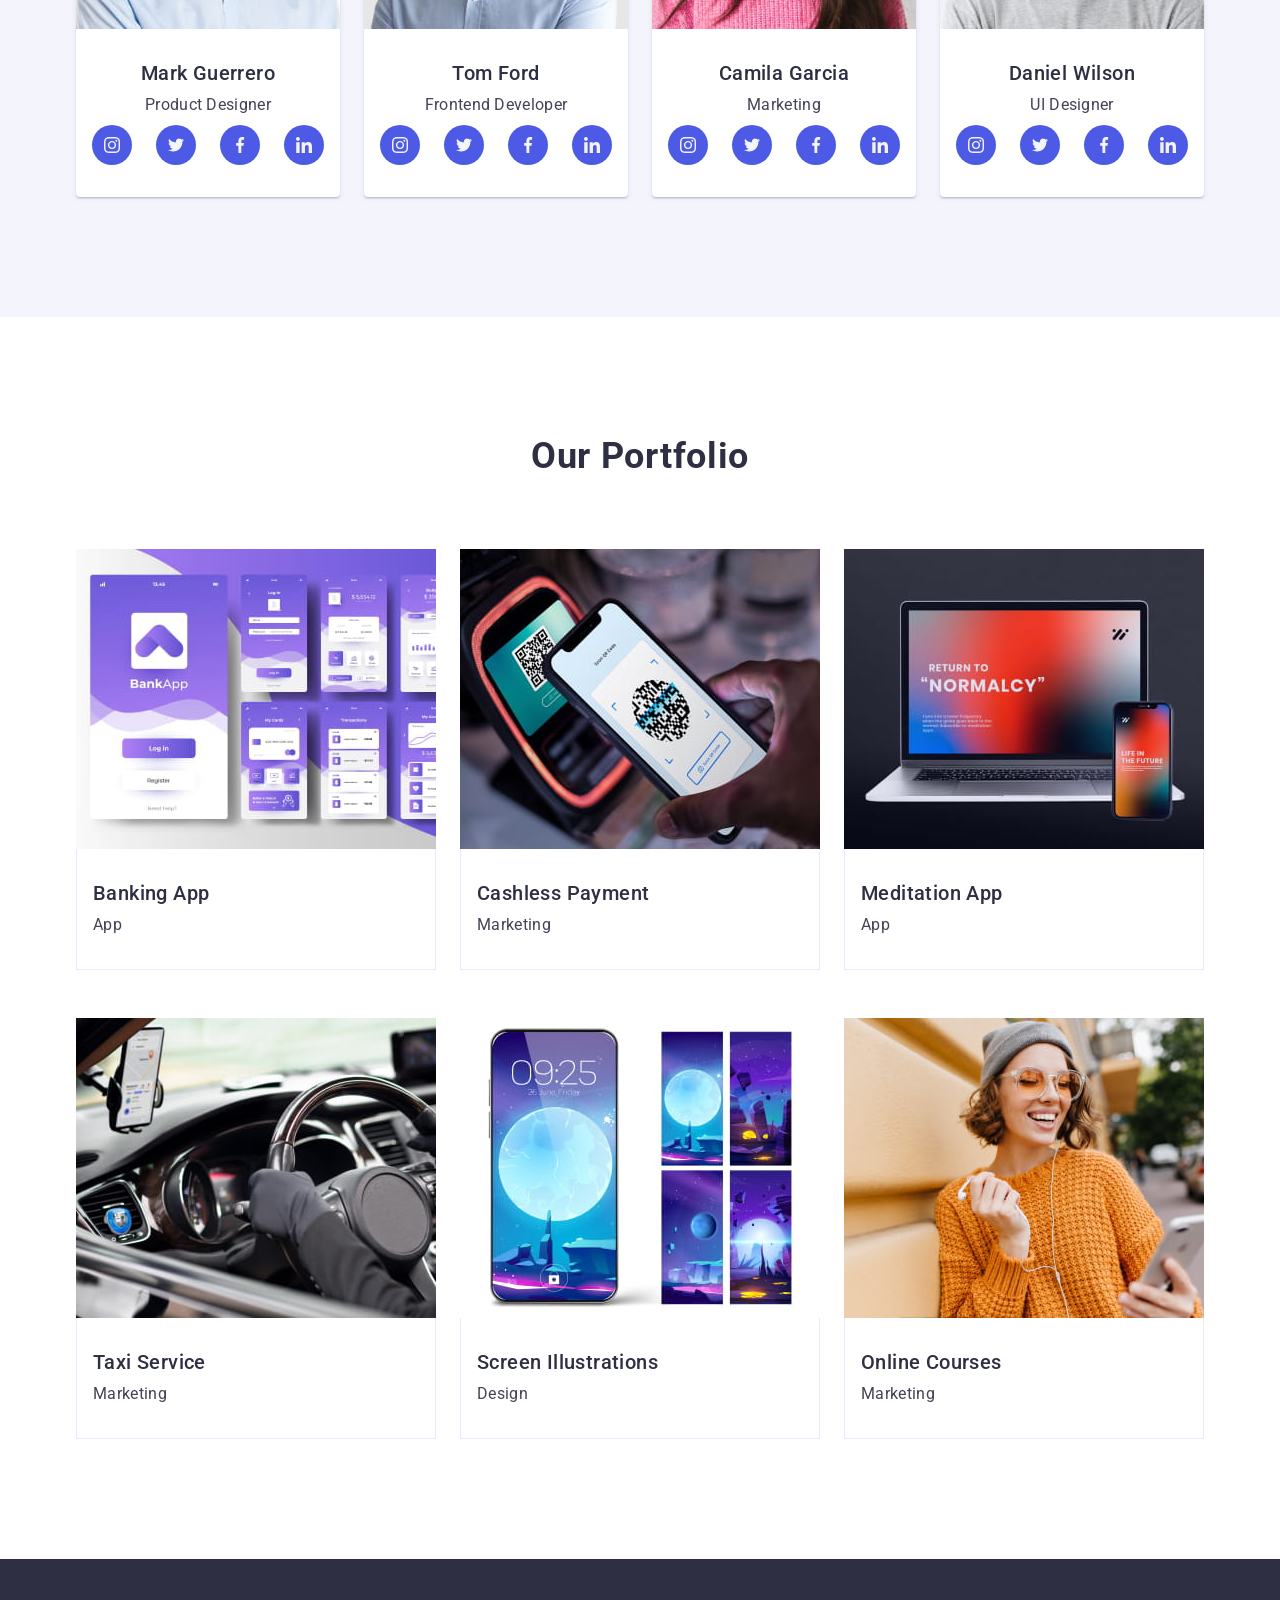
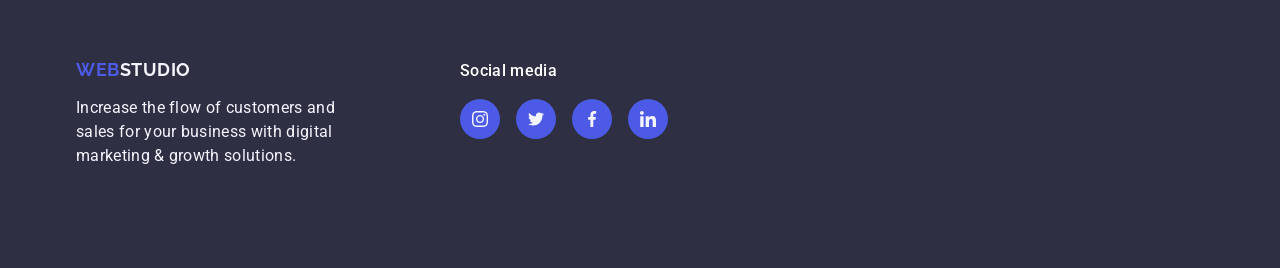
==== commit c9907a64: "Try 02" ====
--- a/index.html
+++ b/index.html
@@ -29,8 +29,8 @@
             >Web<span class="logo-dark">Studio</span></a
           >
           <ul class="header-nav-list">
-            <li class="header-nav-item active">
-              <a href="./index.html" class="header-nav-link">Studio</a>
+            <li class="header-nav-item">
+              <a href="./index.html" class="header-nav-link active">Studio</a>
             </li>
             <li class="header-nav-item">
               <a href="" class="header-nav-link">Portfolio</a>
@@ -82,7 +82,7 @@
             <li class="values-item">
               <div class="values-icon-box">
                 <svg class="values-icon" width="64" height="64">
-                  <use href="./images/sprite.svg#strategy"></use>
+                  <use href="./images/icons.svg#strategy"></use>
                 </svg>
               </div>
               <h3 class="values-item-title">Strategy</h3>
@@ -94,7 +94,7 @@
             <li class="values-item">
               <div class="values-icon-box">
                 <svg class="values-icon" width="64" height="64">
-                  <use href="./images/sprite.svg#punctuality"></use>
+                  <use href="./images/icons.svg#punctuality"></use>
                 </svg>
               </div>
               <h3 class="values-item-title">Punctuality</h3>
@@ -106,7 +106,7 @@
             <li class="values-item">
               <div class="values-icon-box">
                 <svg class="values-icon" width="64" height="64">
-                  <use href="./images/sprite.svg#diligence"></use>
+                  <use href="./images/icons.svg#diligence"></use>
                 </svg>
               </div>
               <h3 class="values-item-title">Diligence</h3>
@@ -118,7 +118,7 @@
             <li class="values-item">
               <div class="values-icon-box">
                 <svg class="values-icon" width="64" height="64">
-                  <use href="./images/sprite.svg#technologies"></use>
+                  <use href="./images/icons.svg#technologies"></use>
                 </svg>
               </div>
               <h3 class="values-item-title">Technologies</h3>
@@ -158,7 +158,7 @@
                       rel="noopener noreferrer nofollow"
                     >
                       <svg class="team-item-icon" width="16" height="16">
-                        <use href="./images/sprite.svg#instagram"></use>
+                        <use href="./images/icons.svg#instagram"></use>
                       </svg>
                     </a>
                   </li>
@@ -171,7 +171,7 @@
                       rel="noopener noreferrer nofollow"
                     >
                       <svg class="team-item-icon" width="16" height="16">
-                        <use href="./images/sprite.svg#twitter"></use>
+                        <use href="./images/icons.svg#twitter"></use>
                       </svg>
                     </a>
                   </li>
@@ -184,7 +184,7 @@
                       rel="noopener noreferrer nofollow"
                     >
                       <svg class="team-item-icon" width="16" height="16">
-                        <use href="./images/sprite.svg#facebook"></use>
+                        <use href="./images/icons.svg#facebook"></use>
                       </svg>
                     </a>
                   </li>
@@ -197,7 +197,7 @@
                       rel="noopener noreferrer nofollow"
                     >
                       <svg class="team-item-icon" width="16" height="16">
-                        <use href="./images/sprite.svg#linkedin"></use>
+                        <use href="./images/icons.svg#linkedin"></use>
                       </svg>
                     </a>
                   </li>
@@ -226,7 +226,7 @@
                       rel="noopener noreferrer nofollow"
                     >
                       <svg class="team-item-icon" width="16" height="16">
-                        <use href="./images/sprite.svg#instagram"></use>
+                        <use href="./images/icons.svg#instagram"></use>
                       </svg>
                     </a>
                   </li>
@@ -239,7 +239,7 @@
                       rel="noopener noreferrer nofollow"
                     >
                       <svg class="team-item-icon" width="16" height="16">
-                        <use href="./images/sprite.svg#twitter"></use>
+                        <use href="./images/icons.svg#twitter"></use>
                       </svg>
                     </a>
                   </li>
@@ -252,7 +252,7 @@
                       rel="noopener noreferrer nofollow"
                     >
                       <svg class="team-item-icon" width="16" height="16">
-                        <use href="./images/sprite.svg#facebook"></use>
+                        <use href="./images/icons.svg#facebook"></use>
                       </svg>
                     </a>
                   </li>
@@ -265,7 +265,7 @@
                       rel="noopener noreferrer nofollow"
                     >
                       <svg class="team-item-icon" width="16" height="16">
-                        <use href="./images/sprite.svg#linkedin"></use>
+                        <use href="./images/icons.svg#linkedin"></use>
                       </svg>
                     </a>
                   </li>
@@ -294,7 +294,7 @@
                       rel="noopener noreferrer nofollow"
                     >
                       <svg class="team-item-icon" width="16" height="16">
-                        <use href="./images/sprite.svg#instagram"></use>
+                        <use href="./images/icons.svg#instagram"></use>
                       </svg>
                     </a>
                   </li>
@@ -307,7 +307,7 @@
                       rel="noopener noreferrer nofollow"
                     >
                       <svg class="team-item-icon" width="16" height="16">
-                        <use href="./images/sprite.svg#twitter"></use>
+                        <use href="./images/icons.svg#twitter"></use>
                       </svg>
                     </a>
                   </li>
@@ -320,7 +320,7 @@
                       rel="noopener noreferrer nofollow"
                     >
                       <svg class="team-item-icon" width="16" height="16">
-                        <use href="./images/sprite.svg#facebook"></use>
+                        <use href="./images/icons.svg#facebook"></use>
                       </svg>
                     </a>
                   </li>
@@ -333,7 +333,7 @@
                       rel="noopener noreferrer nofollow"
                     >
                       <svg class="team-item-icon" width="16" height="16">
-                        <use href="./images/sprite.svg#linkedin"></use>
+                        <use href="./images/icons.svg#linkedin"></use>
                       </svg>
                     </a>
                   </li>
@@ -362,7 +362,7 @@
                       rel="noopener noreferrer nofollow"
                     >
                       <svg class="team-item-icon" width="16" height="16">
-                        <use href="./images/sprite.svg#instagram"></use>
+                        <use href="./images/icons.svg#instagram"></use>
                       </svg>
                     </a>
                   </li>
@@ -375,7 +375,7 @@
                       rel="noopener noreferrer nofollow"
                     >
                       <svg class="team-item-icon" width="16" height="16">
-                        <use href="./images/sprite.svg#twitter"></use>
+                        <use href="./images/icons.svg#twitter"></use>
                       </svg>
                     </a>
                   </li>
@@ -388,7 +388,7 @@
                       rel="noopener noreferrer nofollow"
                     >
                       <svg class="team-item-icon" width="16" height="16">
-                        <use href="./images/sprite.svg#facebook"></use>
+                        <use href="./images/icons.svg#facebook"></use>
                       </svg>
                     </a>
                   </li>
@@ -401,7 +401,7 @@
                       rel="noopener noreferrer nofollow"
                     >
                       <svg class="team-item-icon" width="16" height="16">
-                        <use href="./images/sprite.svg#linkedin"></use>
+                        <use href="./images/icons.svg#linkedin"></use>
                       </svg>
                     </a>
                   </li>
@@ -427,13 +427,12 @@
                   width="360"
                   height="300"
                 />
-                <div class="portfolio-img-overlay">
-                  <p class="portfolio-overlay-text">
-                    14 Stylish and User-Friendly App Design Concepts · Task
-                    Manager App · Calorie Tracker App · Exotic Fruit Ecommerce
-                    App · Cloud Storage App
-                  </p>
-                </div>
+
+                <p class="portfolio-img-overlay">
+                  14 Stylish and User-Friendly App Design Concepts · Task
+                  Manager App · Calorie Tracker App · Exotic Fruit Ecommerce App
+                  · Cloud Storage App
+                </p>
               </div>
 
               <div class="portfolio-caption">
@@ -451,13 +450,12 @@
                   width="360"
                   height="300"
                 />
-                <div class="portfolio-img-overlay">
-                  <p class="portfolio-overlay-text">
-                    14 Stylish and User-Friendly App Design Concepts · Task
-                    Manager App · Calorie Tracker App · Exotic Fruit Ecommerce
-                    App · Cloud Storage App
-                  </p>
-                </div>
+
+                <p class="portfolio-img-overlay">
+                  14 Stylish and User-Friendly App Design Concepts · Task
+                  Manager App · Calorie Tracker App · Exotic Fruit Ecommerce App
+                  · Cloud Storage App
+                </p>
               </div>
 
               <div class="portfolio-caption">
@@ -475,13 +473,12 @@
                   width="360"
                   height="300"
                 />
-                <div class="portfolio-img-overlay">
-                  <p class="portfolio-overlay-text">
-                    14 Stylish and User-Friendly App Design Concepts · Task
-                    Manager App · Calorie Tracker App · Exotic Fruit Ecommerce
-                    App · Cloud Storage App
-                  </p>
-                </div>
+
+                <p class="portfolio-img-overlay">
+                  14 Stylish and User-Friendly App Design Concepts · Task
+                  Manager App · Calorie Tracker App · Exotic Fruit Ecommerce App
+                  · Cloud Storage App
+                </p>
               </div>
 
               <div class="portfolio-caption">
@@ -499,13 +496,12 @@
                   width="360"
                   height="300"
                 />
-                <div class="portfolio-img-overlay">
-                  <p class="portfolio-overlay-text">
-                    14 Stylish and User-Friendly App Design Concepts · Task
-                    Manager App · Calorie Tracker App · Exotic Fruit Ecommerce
-                    App · Cloud Storage App
-                  </p>
-                </div>
+
+                <p class="portfolio-img-overlay">
+                  14 Stylish and User-Friendly App Design Concepts · Task
+                  Manager App · Calorie Tracker App · Exotic Fruit Ecommerce App
+                  · Cloud Storage App
+                </p>
               </div>
 
               <div class="portfolio-caption">
@@ -523,13 +519,12 @@
                   width="360"
                   height="300"
                 />
-                <div class="portfolio-img-overlay">
-                  <p class="portfolio-overlay-text">
-                    14 Stylish and User-Friendly App Design Concepts · Task
-                    Manager App · Calorie Tracker App · Exotic Fruit Ecommerce
-                    App · Cloud Storage App
-                  </p>
-                </div>
+
+                <p class="portfolio-img-overlay">
+                  14 Stylish and User-Friendly App Design Concepts · Task
+                  Manager App · Calorie Tracker App · Exotic Fruit Ecommerce App
+                  · Cloud Storage App
+                </p>
               </div>
 
               <div class="portfolio-caption">
@@ -547,13 +542,12 @@
                   width="360"
                   height="300"
                 />
-                <div class="portfolio-img-overlay">
-                  <p class="portfolio-overlay-text">
-                    14 Stylish and User-Friendly App Design Concepts · Task
-                    Manager App · Calorie Tracker App · Exotic Fruit Ecommerce
-                    App · Cloud Storage App
-                  </p>
-                </div>
+
+                <p class="portfolio-img-overlay">
+                  14 Stylish and User-Friendly App Design Concepts · Task
+                  Manager App · Calorie Tracker App · Exotic Fruit Ecommerce App
+                  · Cloud Storage App
+                </p>
               </div>
 
               <div class="portfolio-caption">
@@ -569,18 +563,20 @@
     <!-- Footer -->
     <footer class="footer">
       <div class="container footer-container">
-        <div class="footer-top-line">
+        <div class="footer-info">
           <a href="/" class="logo footer-logo"
             >Web<span class="logo-light">Studio</span></a
           >
-          <p class="footer-socials-title">Social media</p>
-        </div>
-
-        <div class="footer-bottom-line">
+
           <p class="footer-desc">
             Increase the flow of customers and sales for your business with
             digital marketing & growth solutions.
           </p>
+        </div>
+
+        <div class="footer-socials">
+          <p class="footer-socials-title">Social media</p>
+
           <ul class="footer-socials-list">
             <li class="footer-socials-item">
               <a
@@ -591,7 +587,7 @@
                 rel="noopener noreferrer nofollow"
               >
                 <svg class="footer-socials-icon" width="16" height="16">
-                  <use href="./images/sprite.svg#instagram"></use>
+                  <use href="./images/icons.svg#instagram"></use>
                 </svg>
               </a>
             </li>
@@ -604,7 +600,7 @@
                 rel="noopener noreferrer nofollow"
               >
                 <svg class="footer-socials-icon" width="16" height="16">
-                  <use href="./images/sprite.svg#twitter"></use>
+                  <use href="./images/icons.svg#twitter"></use>
                 </svg>
               </a>
             </li>
@@ -617,7 +613,7 @@
                 rel="noopener noreferrer nofollow"
               >
                 <svg class="footer-socials-icon" width="16" height="16">
-                  <use href="./images/sprite.svg#facebook"></use>
+                  <use href="./images/icons.svg#facebook"></use>
                 </svg>
               </a>
             </li>
@@ -630,7 +626,7 @@
                 rel="noopener noreferrer nofollow"
               >
                 <svg class="footer-socials-icon" width="16" height="16">
-                  <use href="./images/sprite.svg#linkedin"></use>
+                  <use href="./images/icons.svg#linkedin"></use>
                 </svg>
               </a>
             </li>
--- a/css/styles.css
+++ b/css/styles.css
@@ -143,6 +143,9 @@
 
 .header {
   border-bottom: 1px solid rgb(var(--cl-cornflower));
+  box-shadow: 0px 2px 1px 0px rgba(46, 47, 66, 0.08),
+    0px 1px 1px 0px rgba(46, 47, 66, 0.16),
+    0px 1px 6px 0px rgba(46, 47, 66, 0.08);
 }
 
 .header-container {
@@ -165,10 +168,23 @@
 }
 
 .header-nav-item {
+}
+
+.header-nav-link {
   position: relative;
-}
-
-.header-nav-item.active::after {
+
+  padding: 24px 0;
+
+  font-weight: 500;
+  line-height: 1.5;
+  letter-spacing: 0.02em;
+
+  color: rgb(var(--cl-navy-blue));
+
+  transition: color var(--transition-hover-focus);
+}
+
+.header-nav-link.active::after {
   content: '';
   display: block;
   width: 100%;
@@ -182,18 +198,6 @@
   background: rgb(var(--cl-ocean));
 }
 
-.header-nav-link {
-  padding: 24px 0;
-
-  font-weight: 500;
-  line-height: 1.5;
-  letter-spacing: 0.02em;
-
-  color: rgb(var(--cl-navy-blue));
-
-  transition: color var(--transition-hover-focus);
-}
-
 .header-nav-link:hover,
 .header-nav-link:focus {
   color: rgb(var(--cl-ocean));
@@ -231,6 +235,8 @@
 /* #region Layout: Hero */
 
 .hero {
+  max-width: 1440px;
+
   background: rgb(var(--cl-navy-blue));
   padding: 188px 0;
 
@@ -241,9 +247,9 @@
     ),
     url(../images/hero/bg.jpg);
 
-  background-size: auto;
+  background-size: cover;
   background-repeat: no-repeat;
-  background-position: center top;
+  background-position: center;
 }
 
 .hero-container {
@@ -367,7 +373,7 @@
   display: flex;
   flex-direction: column;
 
-  padding: 32px 16px;
+  padding: 32px 0;
 }
 
 .team-item-name {
@@ -393,7 +399,8 @@
 
 .team-item-socials {
   display: flex;
-  justify-content: space-between;
+  justify-content: center;
+  gap: 24px;
 }
 
 .team-item-social {
@@ -469,14 +476,16 @@
 
 .portfolio-img-overlay {
   position: absolute;
+  top: 100%;
 
   height: 300px;
-
   padding: 40px 32px;
 
+  line-height: 1.5;
+  letter-spacing: 0.02em;
+
+  color: rgb(var(--cl-cloud));
   background-color: rgb(var(--cl-iris));
-
-  top: 100%;
 
   transition: top var(--transition-hover-focus);
 }
@@ -487,10 +496,6 @@
 }
 
 .portfolio-overlay-text {
-  line-height: 1.5;
-  letter-spacing: 0.02em;
-
-  color: rgb(var(--cl-cloud));
 }
 
 .portfolio-caption {
@@ -530,30 +535,16 @@
 }
 
 .footer-container {
-}
-
-.footer-top-line {
   display: flex;
   align-items: baseline;
-  gap: 269px;
-
+}
+
+.footer-info {
+  margin-right: 120px;
+}
+
+.footer-logo {
   margin-bottom: 16px;
-}
-
-.footer-logo {
-}
-
-.footer-socials-title {
-  font-weight: 500;
-  line-height: 1.5;
-  letter-spacing: 0.02em;
-
-  color: rgb(var(--cl-white));
-}
-
-.footer-bottom-line {
-  display: flex;
-  gap: 120px;
 }
 
 .footer-desc {
@@ -563,6 +554,19 @@
   letter-spacing: 0.02em;
 
   color: rgb(var(--cl-cloud));
+}
+
+.footer-socials {
+}
+
+.footer-socials-title {
+  margin-bottom: 16px;
+
+  font-weight: 500;
+  line-height: 1.5;
+  letter-spacing: 0.02em;
+
+  color: rgb(var(--cl-white));
 }
 
 .footer-socials-list {
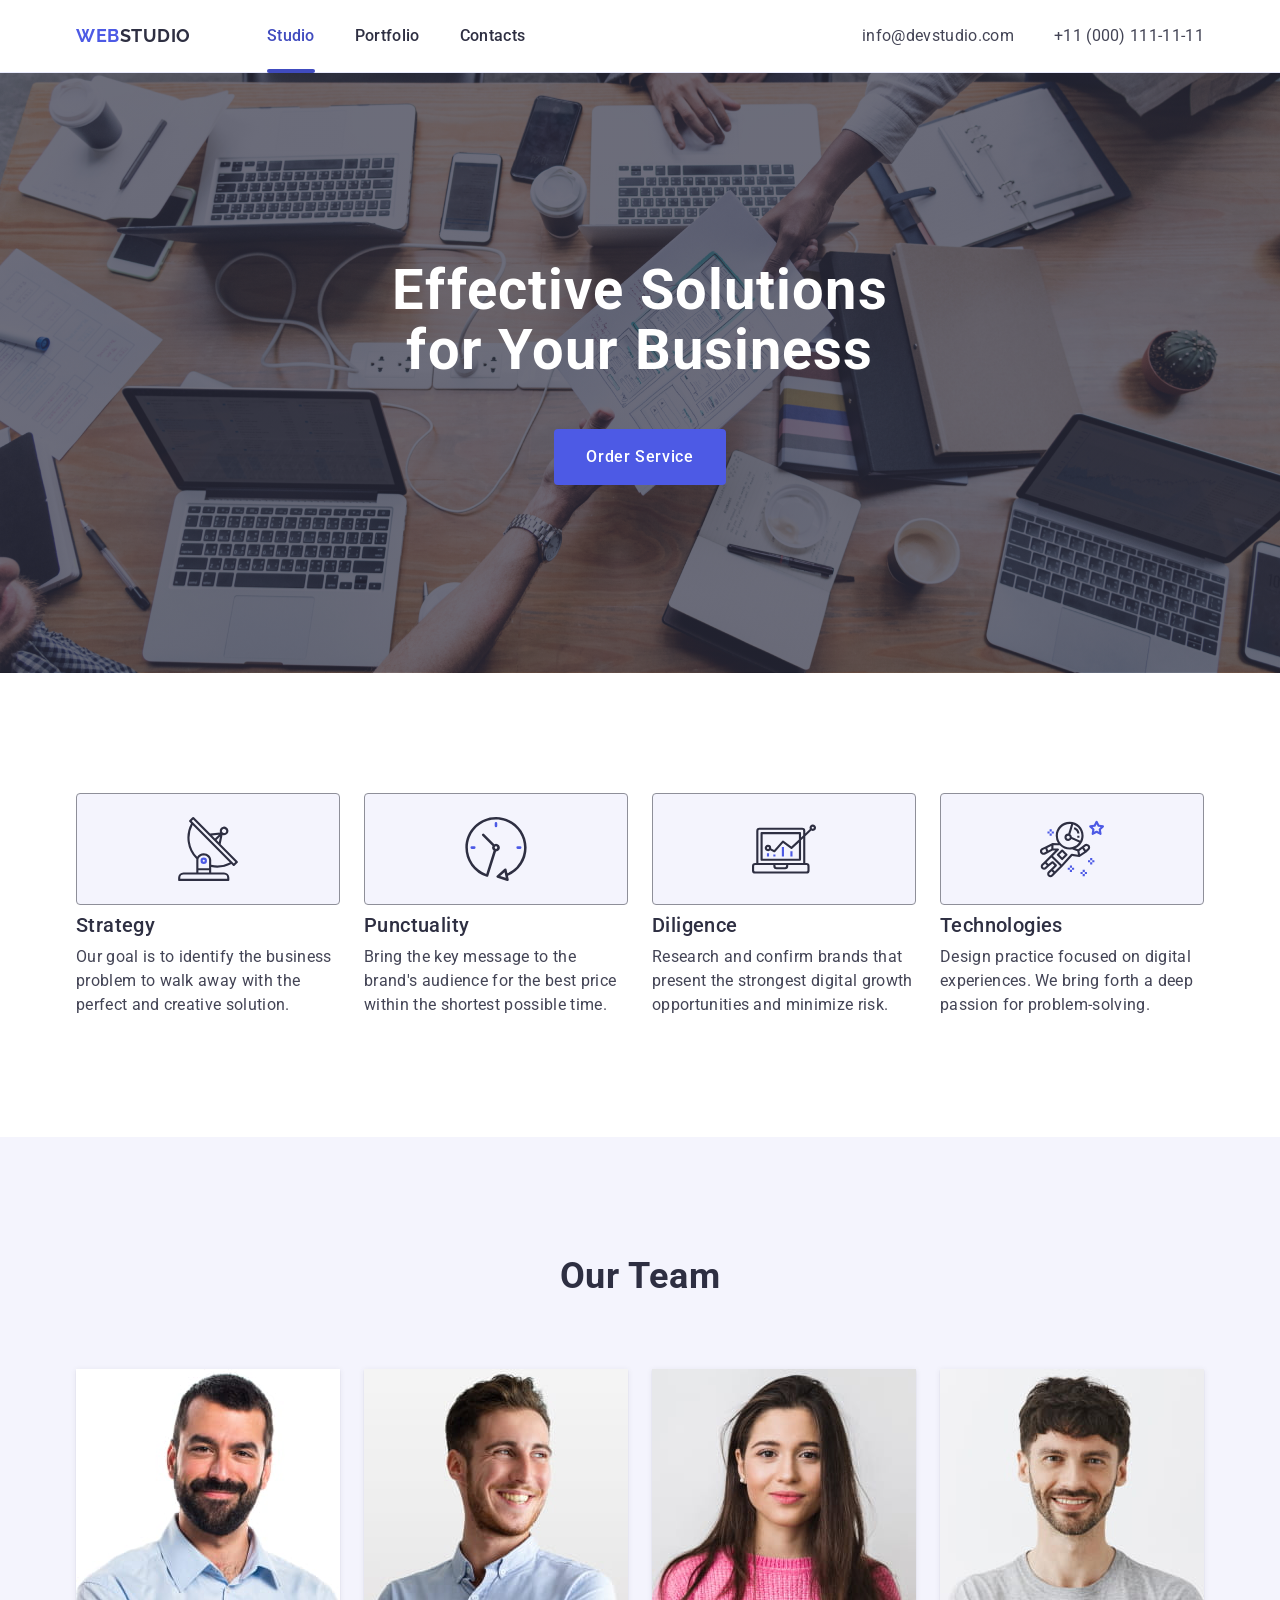
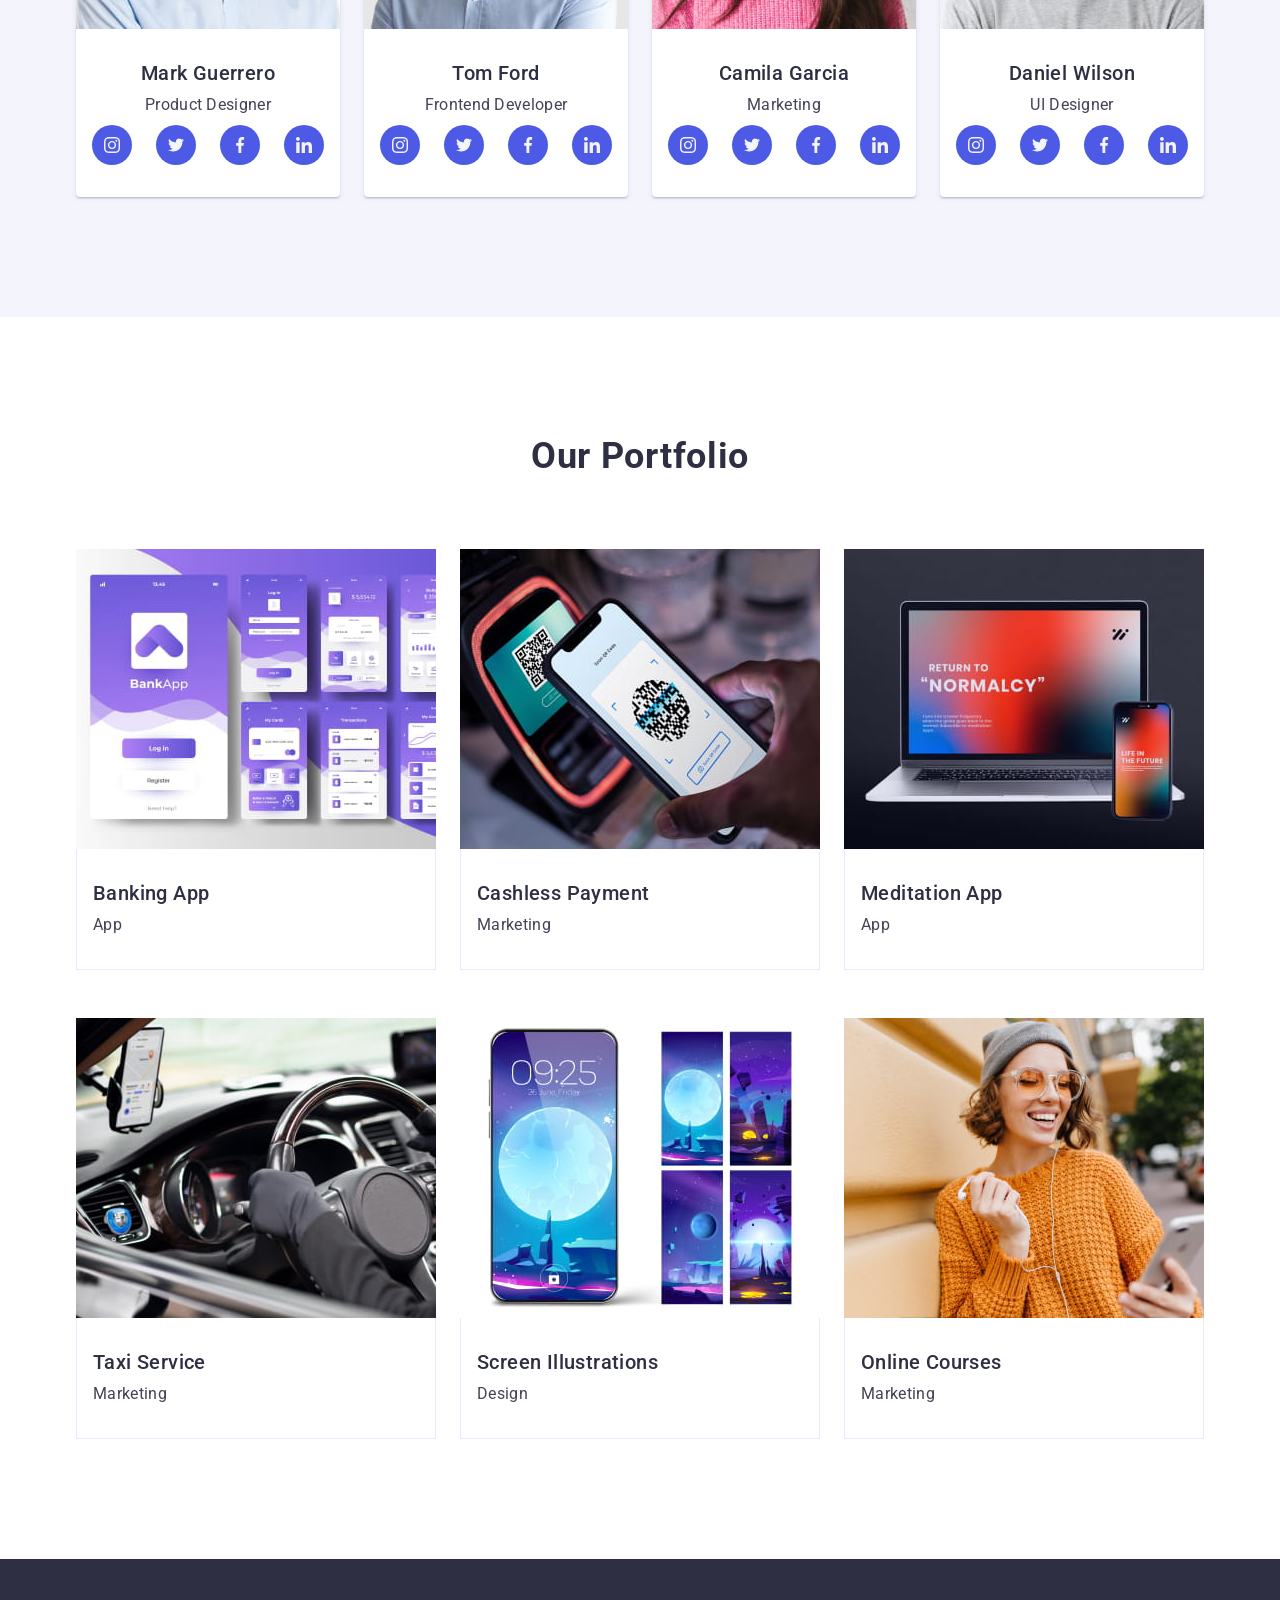
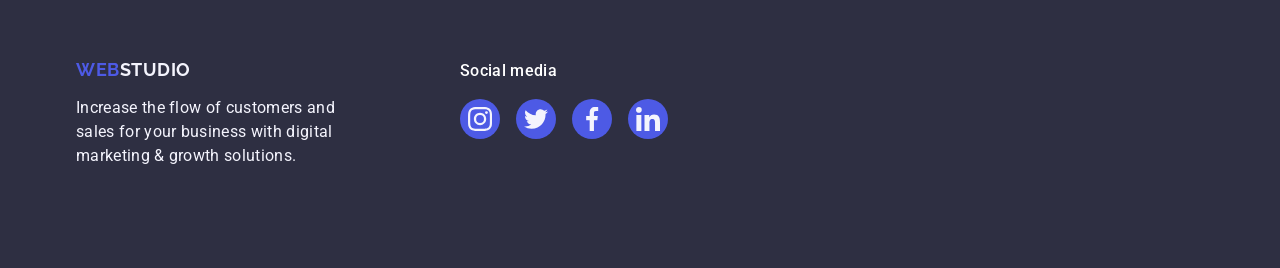
==== commit 0f4d76b4: "Try 03" ====
--- a/index.html
+++ b/index.html
@@ -586,7 +586,7 @@
                 aria-label="instagram"
                 rel="noopener noreferrer nofollow"
               >
-                <svg class="footer-socials-icon" width="16" height="16">
+                <svg class="footer-socials-icon" width="24" height="24">
                   <use href="./images/icons.svg#instagram"></use>
                 </svg>
               </a>
@@ -599,7 +599,7 @@
                 aria-label="twitter"
                 rel="noopener noreferrer nofollow"
               >
-                <svg class="footer-socials-icon" width="16" height="16">
+                <svg class="footer-socials-icon" width="24" height="24">
                   <use href="./images/icons.svg#twitter"></use>
                 </svg>
               </a>
@@ -612,7 +612,7 @@
                 aria-label="facebook"
                 rel="noopener noreferrer nofollow"
               >
-                <svg class="footer-socials-icon" width="16" height="16">
+                <svg class="footer-socials-icon" width="24" height="24">
                   <use href="./images/icons.svg#facebook"></use>
                 </svg>
               </a>
@@ -625,7 +625,7 @@
                 aria-label="linkedin"
                 rel="noopener noreferrer nofollow"
               >
-                <svg class="footer-socials-icon" width="16" height="16">
+                <svg class="footer-socials-icon" width="24" height="24">
                   <use href="./images/icons.svg#linkedin"></use>
                 </svg>
               </a>
--- a/css/styles.css
+++ b/css/styles.css
@@ -184,6 +184,10 @@
   transition: color var(--transition-hover-focus);
 }
 
+.header-nav-link.active {
+  color: rgb(var(--cl-ocean));
+}
+
 .header-nav-link.active::after {
   content: '';
   display: block;
@@ -476,7 +480,8 @@
 
 .portfolio-img-overlay {
   position: absolute;
-  top: 100%;
+  top: 0;
+  transform: translateY(100%);
 
   height: 300px;
   padding: 40px 32px;
@@ -487,12 +492,12 @@
   color: rgb(var(--cl-cloud));
   background-color: rgb(var(--cl-iris));
 
-  transition: top var(--transition-hover-focus);
+  transition: transform var(--transition-hover-focus);
 }
 
 .portfolio-item:hover .portfolio-img-overlay,
 .portfolio-item:focus .portfolio-img-overlay {
-  top: 0;
+  transform: translateY(0%);
 }
 
 .portfolio-overlay-text {
